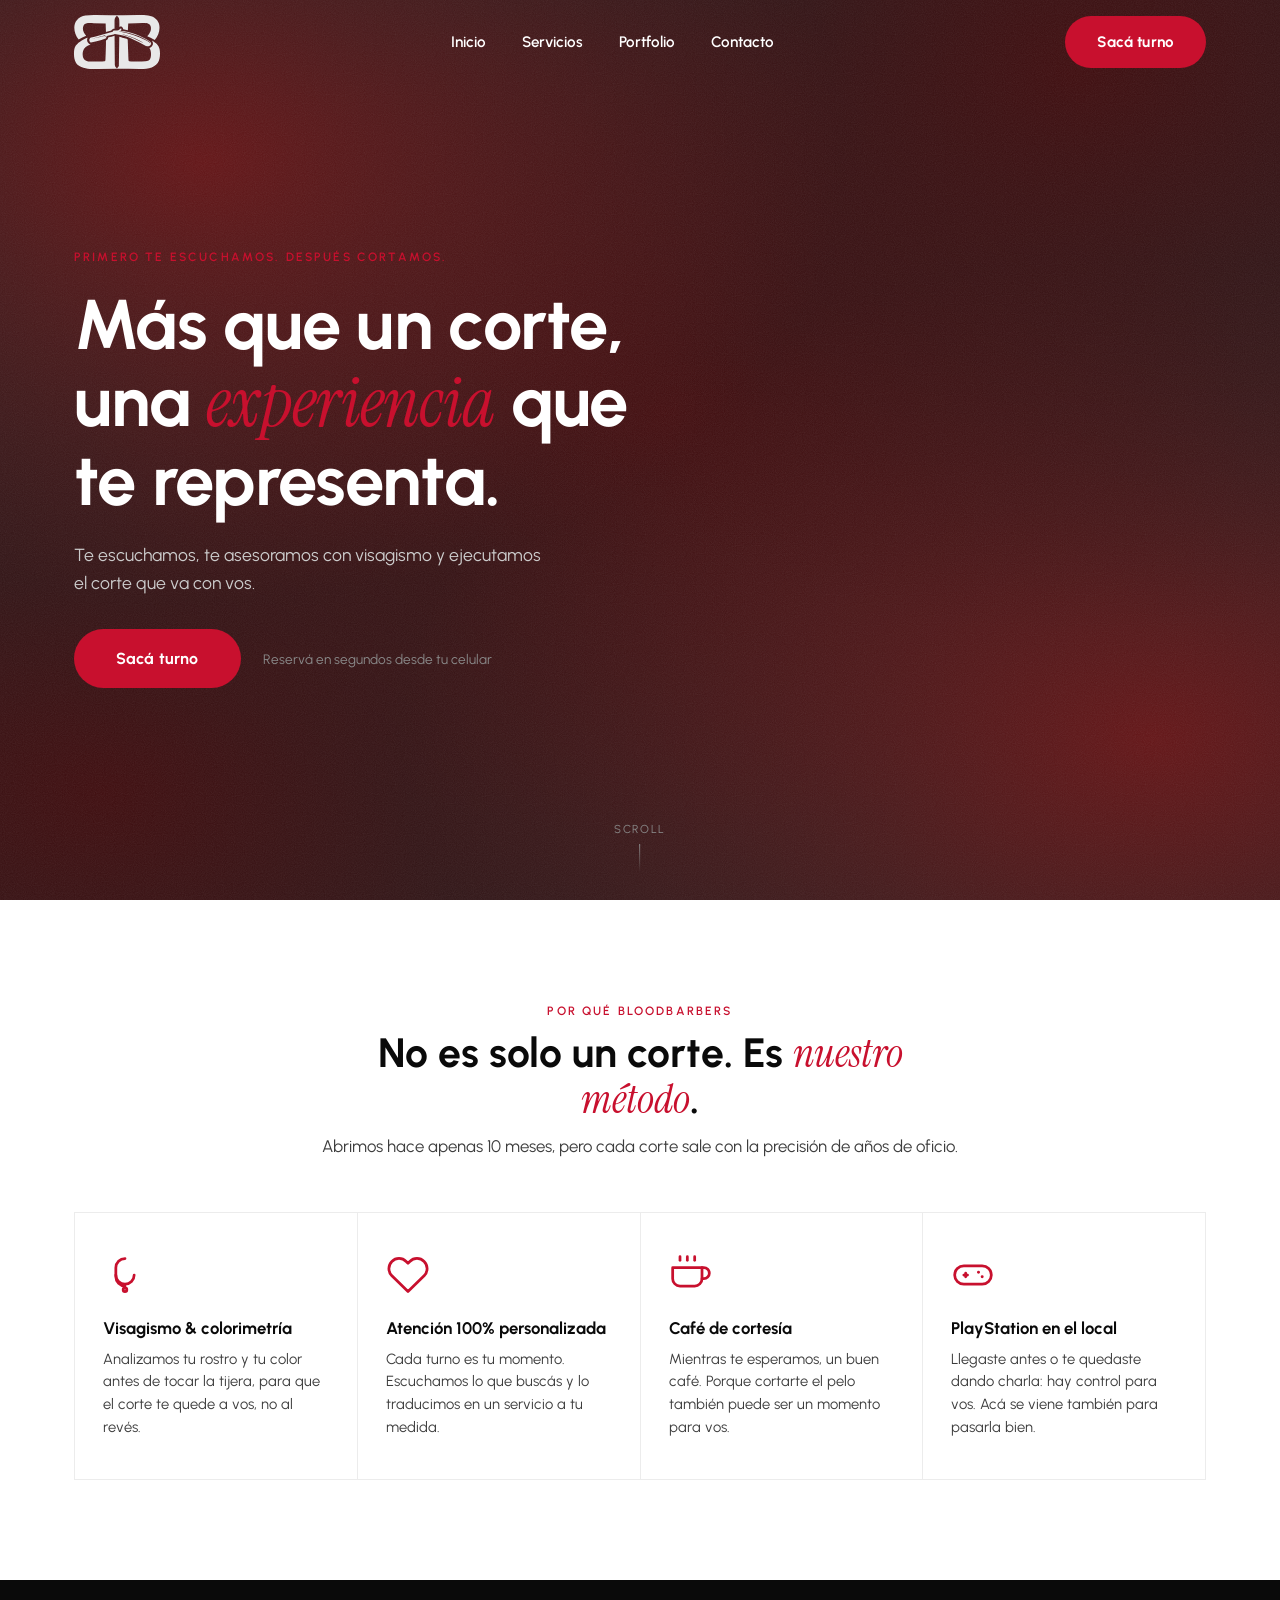
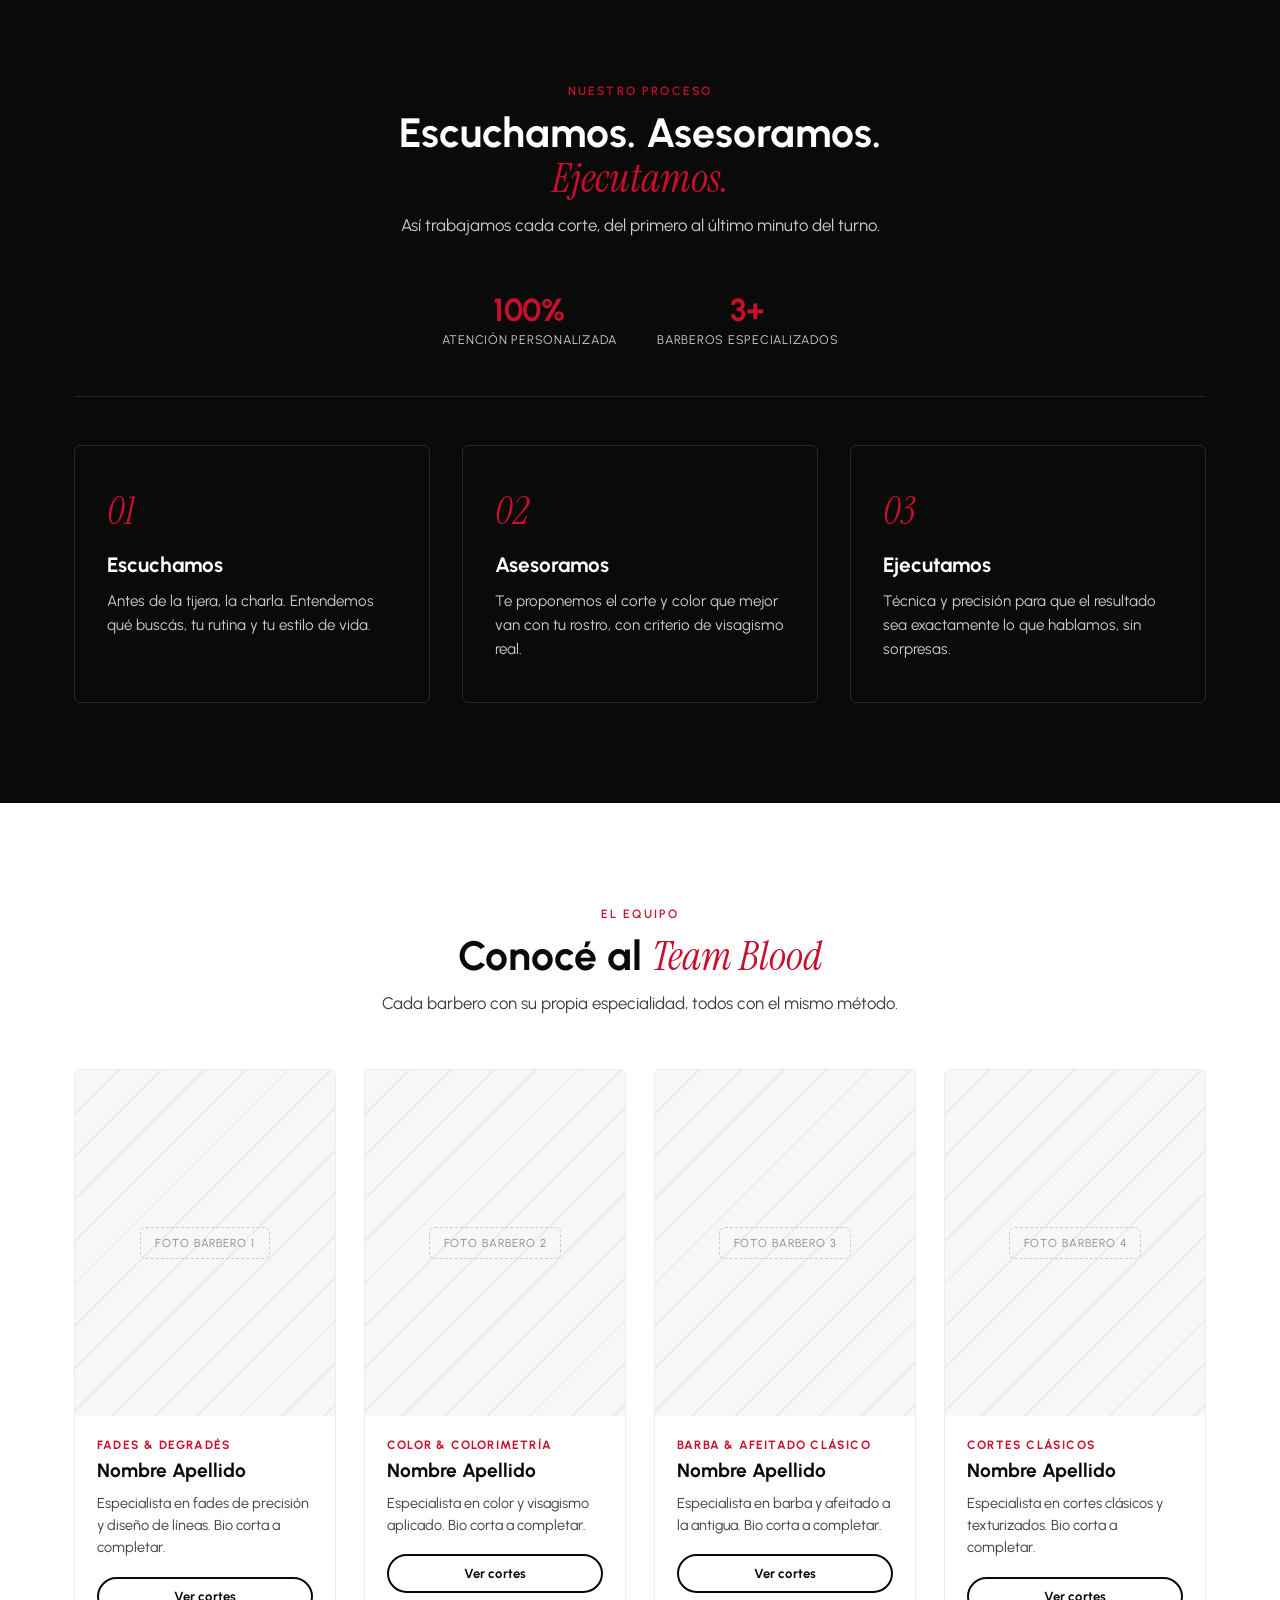
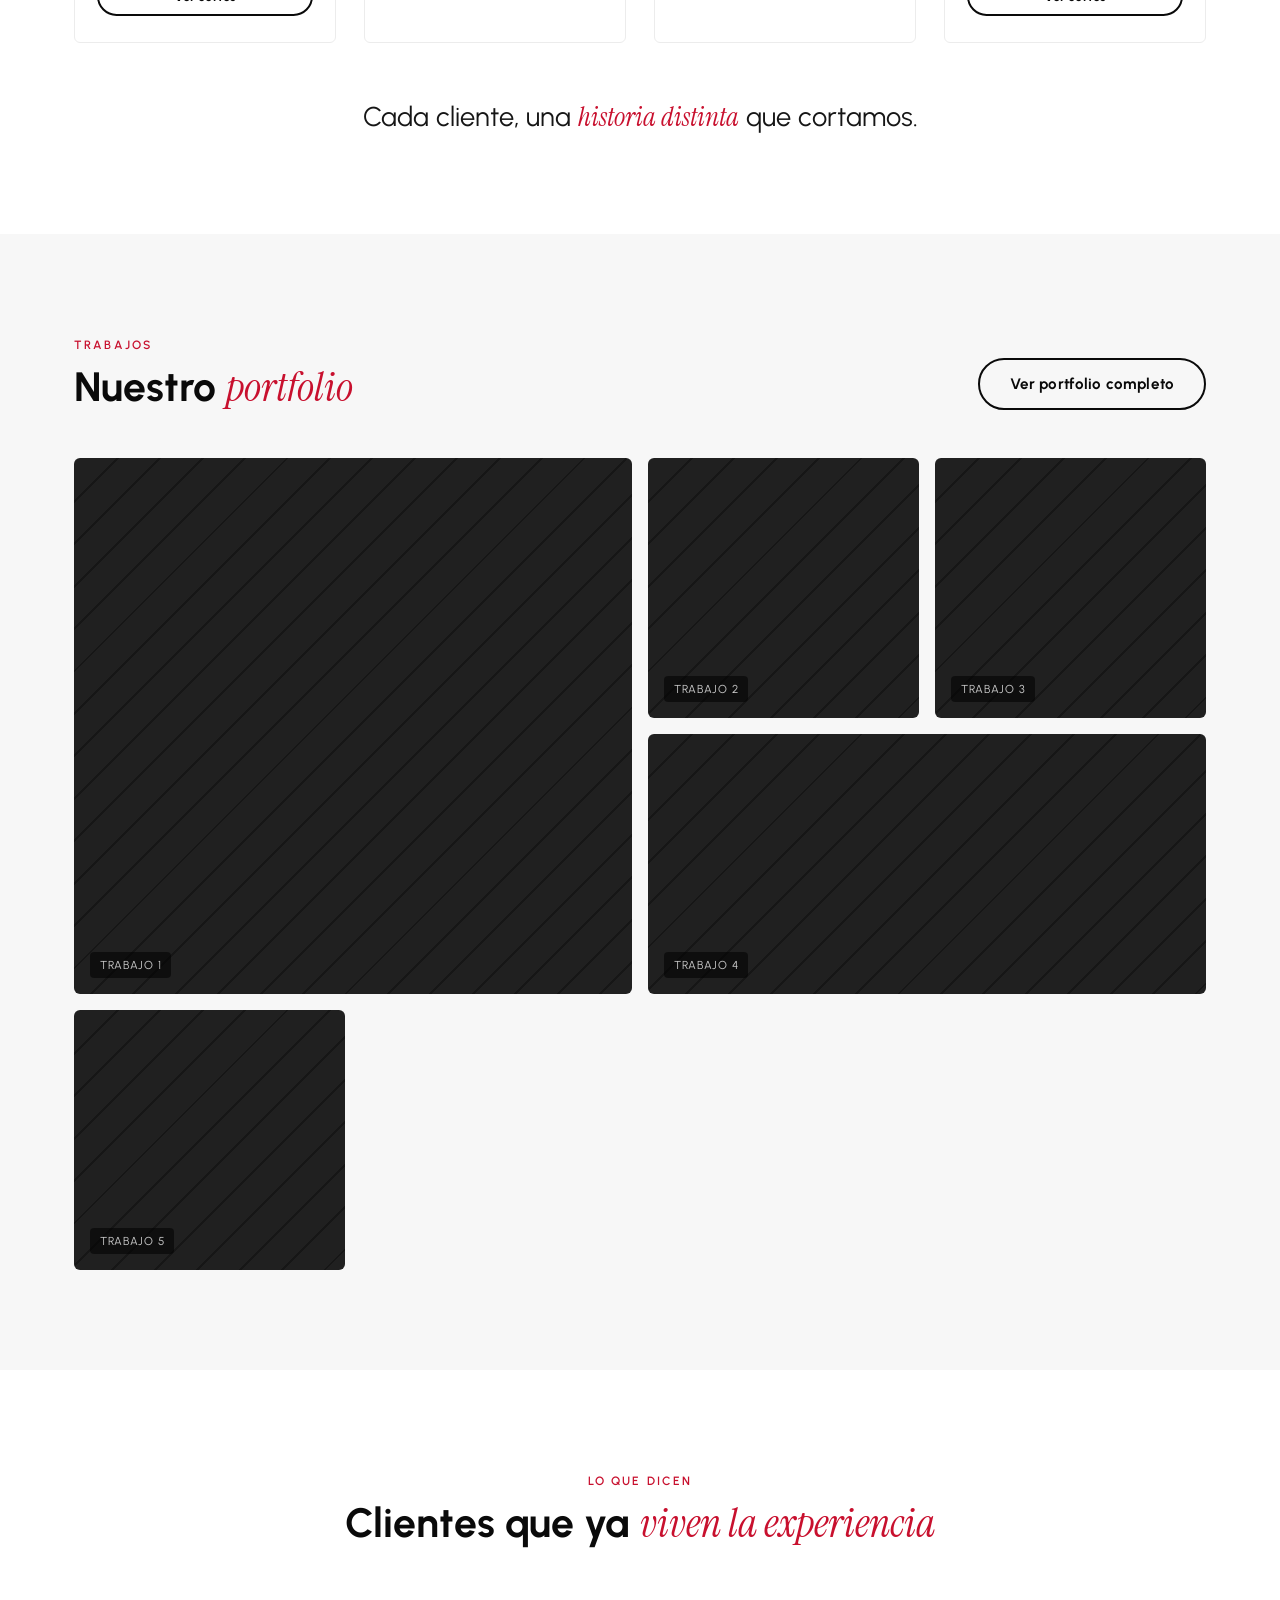
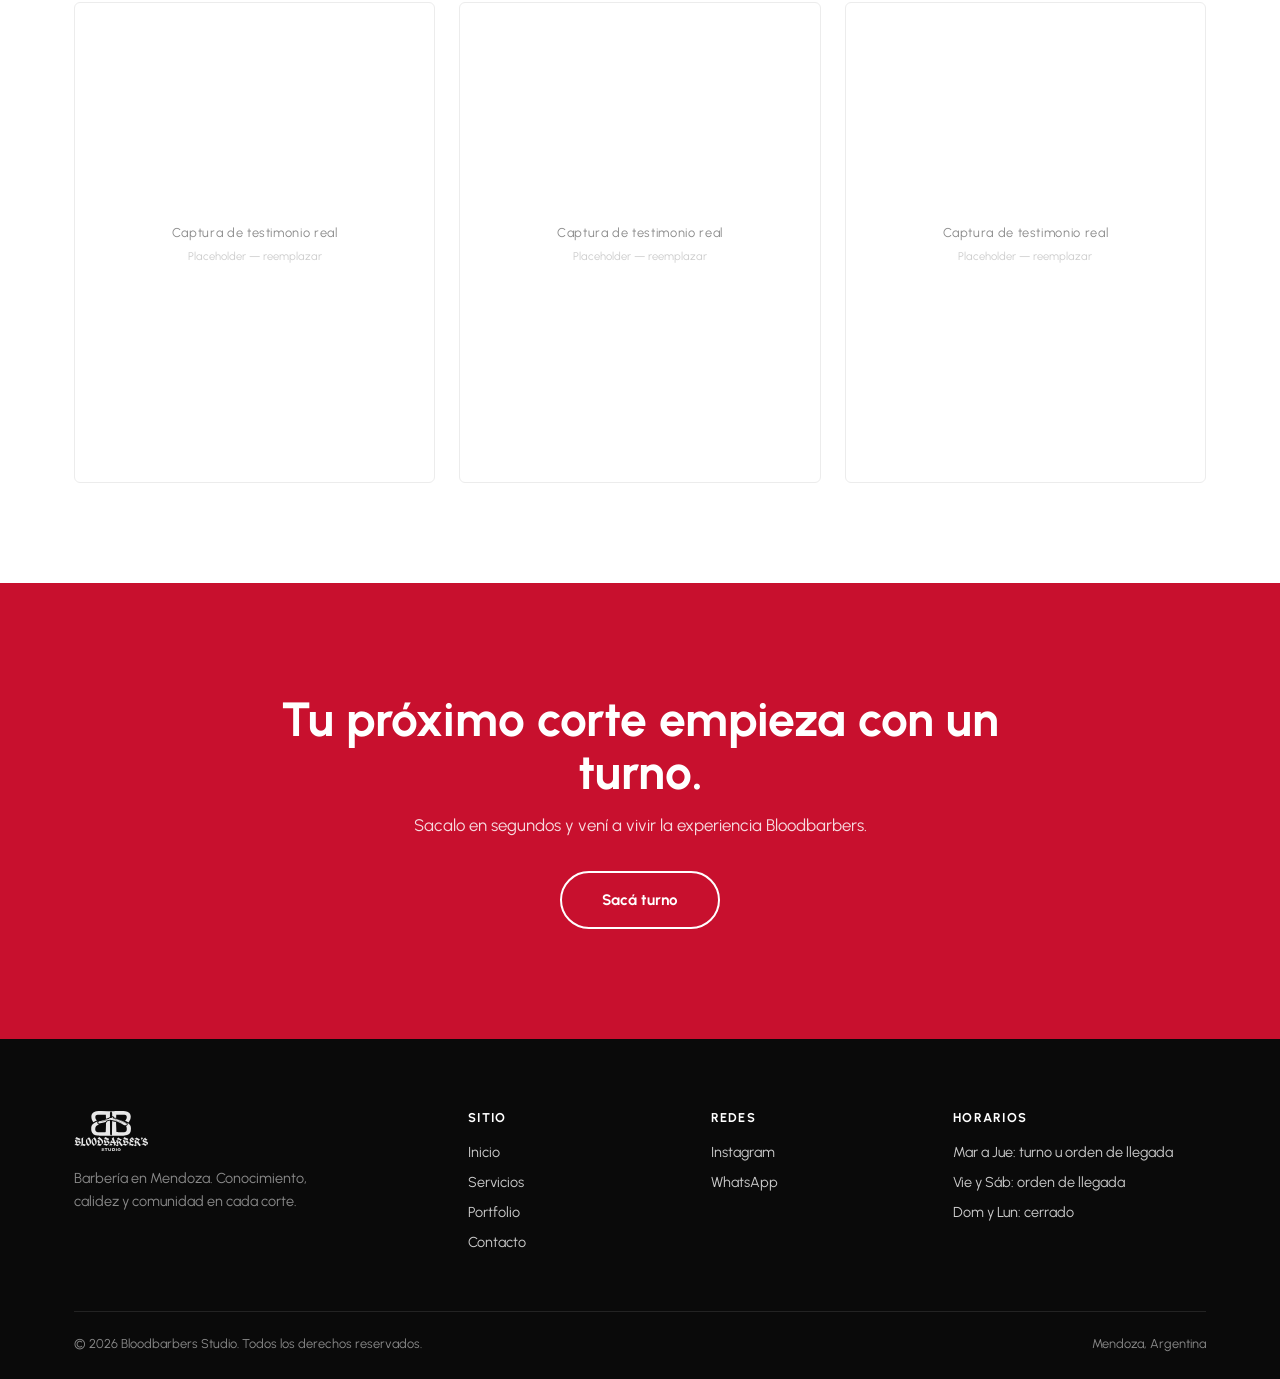
==== index.html @ e94a9548 "primer commit" ====
<!DOCTYPE html>
<html lang="es-AR">
<head>
  <meta charset="UTF-8">
  <meta name="viewport" content="width=device-width, initial-scale=1.0">
  <title>Bloodbarbers Studio — Barbería en Mendoza</title>
  <meta name="description" content="Bloodbarbers Studio: barbería en Mendoza con asesoramiento en visagismo, atención 100% personalizada, café y PlayStation en el local. Sacá tu turno.">
  <link rel="stylesheet" href="css/style.css">
</head>
<body>

  <!-- Header -->
  <header class="site-header" id="site-header">
    <div class="container">
      <a href="index.html" class="logo">
        <img src="assets/img/logo-icon-white.svg" alt="Bloodbarbers Studio" class="logo-img logo-img-header">
      </a>

      <nav class="nav-links" id="nav-links">
        <a href="index.html">Inicio</a>
        <a href="servicios.html">Servicios</a>
        <a href="portfolio.html">Portfolio</a>
        <a href="contacto.html">Contacto</a>
      </nav>

      <div class="nav-actions">
        <a href="#lazzo-booking" class="btn btn-primary">Sacá turno</a>
        <button class="nav-toggle" id="nav-toggle" aria-label="Abrir menú" aria-expanded="false">
          <span></span>
        </button>
      </div>
    </div>
  </header>

  <!-- Hero -->
  <section class="hero" id="inicio">
    <div class="container">
      <div class="hero-inner">
        <span class="eyebrow">Primero te escuchamos. Después cortamos.</span>
        <h1>Más que un corte,<br>una <em>experiencia</em> que te representa.</h1>
        <p class="hero-sub">Te escuchamos, te asesoramos con visagismo y ejecutamos el corte que va con vos.</p>
        <div class="hero-cta">
          <a href="#lazzo-booking" class="btn btn-primary">Sacá turno</a>
          <span class="hero-note">Reservá en segundos desde tu celular</span>
        </div>
      </div>
    </div>

    <div class="scroll-cue">Scroll</div>
  </section>

  <!-- Diferenciales -->
  <section class="diferenciales">
    <div class="container">
      <div class="section-head center">
        <span class="eyebrow">Por qué Bloodbarbers</span>
        <h2>No es solo un corte. Es <span class="accent">nuestro método</span>.</h2>
        <p>Abrimos hace apenas 10 meses, pero cada corte sale con la precisión de años de oficio.</p>
      </div>

      <div class="diff-grid">
        <div class="diff-card">
          <div class="diff-icon">
            <svg viewBox="0 0 24 24" fill="none" stroke="currentColor" stroke-width="1.5" stroke-linecap="round" stroke-linejoin="round">
              <path d="M12 3a5 5 0 0 0-5 5v4a5 5 0 0 0 10 0"></path>
              <path d="M7 12v1a5 5 0 0 0 5 5"></path>
              <circle cx="12" cy="20" r="1"></circle>
            </svg>
          </div>
          <h3>Visagismo &amp; colorimetría</h3>
          <p>Analizamos tu rostro y tu color antes de tocar la tijera, para que el corte te quede a vos, no al revés.</p>
        </div>

        <div class="diff-card">
          <div class="diff-icon">
            <svg viewBox="0 0 24 24" fill="none" stroke="currentColor" stroke-width="1.5" stroke-linecap="round" stroke-linejoin="round">
              <path d="M20.8 4.6a5.5 5.5 0 0 0-7.8 0L12 5.6l-1-1a5.5 5.5 0 1 0-7.8 7.8l1 1L12 21l7.8-7.6 1-1a5.5 5.5 0 0 0 0-7.8z"></path>
            </svg>
          </div>
          <h3>Atención 100% personalizada</h3>
          <p>Cada turno es tu momento. Escuchamos lo que buscás y lo traducimos en un servicio a tu medida.</p>
        </div>

        <div class="diff-card">
          <div class="diff-icon">
            <svg viewBox="0 0 24 24" fill="none" stroke="currentColor" stroke-width="1.5" stroke-linecap="round" stroke-linejoin="round">
              <path d="M18 8h1a3 3 0 0 1 0 6h-1"></path>
              <path d="M2 8h16v6a4 4 0 0 1-4 4H6a4 4 0 0 1-4-4V8z"></path>
              <line x1="6" y1="2" x2="6" y2="4"></line>
              <line x1="10" y1="2" x2="10" y2="4"></line>
              <line x1="14" y1="2" x2="14" y2="4"></line>
            </svg>
          </div>
          <h3>Café de cortesía</h3>
          <p>Mientras te esperamos, un buen café. Porque cortarte el pelo también puede ser un momento para vos.</p>
        </div>

        <div class="diff-card">
          <div class="diff-icon">
            <svg viewBox="0 0 24 24" fill="none" stroke="currentColor" stroke-width="1.5" stroke-linecap="round" stroke-linejoin="round">
              <rect x="2" y="7" width="20" height="10" rx="5"></rect>
              <line x1="7" y1="12" x2="9" y2="12"></line>
              <line x1="8" y1="11" x2="8" y2="13"></line>
              <circle cx="15" cy="10.5" r="0.8" fill="currentColor" stroke="none"></circle>
              <circle cx="17" cy="13" r="0.8" fill="currentColor" stroke="none"></circle>
            </svg>
          </div>
          <h3>PlayStation en el local</h3>
          <p>Llegaste antes o te quedaste dando charla: hay control para vos. Acá se viene también para pasarla bien.</p>
        </div>
      </div>
    </div>
  </section>

  <!-- Pilares -->
  <section class="pilares section-dark">
    <div class="container">
      <div class="section-head center">
        <span class="eyebrow">Nuestro proceso</span>
        <h2>Escuchamos. Asesoramos. <span class="accent">Ejecutamos.</span></h2>
        <p>Así trabajamos cada corte, del primero al último minuto del turno.</p>
      </div>

      <div class="pilares-proof">
        <div>
          <strong>100%</strong>
          <span>Atención personalizada</span>
        </div>
        <div>
          <strong>3+</strong>
          <span>Barberos especializados</span>
        </div>
      </div>

      <div class="pilares-grid">
        <div class="pilar-card">
          <span class="pilar-index">01</span>
          <h3>Escuchamos</h3>
          <p>Antes de la tijera, la charla. Entendemos qué buscás, tu rutina y tu estilo de vida.</p>
        </div>

        <div class="pilar-card">
          <span class="pilar-index">02</span>
          <h3>Asesoramos</h3>
          <p>Te proponemos el corte y color que mejor van con tu rostro, con criterio de visagismo real.</p>
        </div>

        <div class="pilar-card">
          <span class="pilar-index">03</span>
          <h3>Ejecutamos</h3>
          <p>Técnica y precisión para que el resultado sea exactamente lo que hablamos, sin sorpresas.</p>
        </div>
      </div>
    </div>
  </section>

  <!-- Team -->
  <section class="team" id="team">
    <div class="container">
      <div class="section-head center">
        <span class="eyebrow">El equipo</span>
        <h2>Conocé al <span class="accent">Team Blood</span></h2>
        <p>Cada barbero con su propia especialidad, todos con el mismo método.</p>
      </div>

      <div class="team-grid">
        <article class="team-card">
          <div class="team-photo"><span>Foto barbero 1</span></div>
          <div class="team-info">
            <span class="specialty">Fades &amp; degradés</span>
            <h3>Nombre Apellido</h3>
            <p>Especialista en fades de precisión y diseño de líneas. Bio corta a completar.</p>
            <a href="portfolio.html?barbero=nombre-apellido" class="btn btn-outline">Ver cortes</a>
          </div>
        </article>

        <article class="team-card">
          <div class="team-photo"><span>Foto barbero 2</span></div>
          <div class="team-info">
            <span class="specialty">Color &amp; colorimetría</span>
            <h3>Nombre Apellido</h3>
            <p>Especialista en color y visagismo aplicado. Bio corta a completar.</p>
            <a href="portfolio.html?barbero=nombre-apellido-2" class="btn btn-outline">Ver cortes</a>
          </div>
        </article>

        <article class="team-card">
          <div class="team-photo"><span>Foto barbero 3</span></div>
          <div class="team-info">
            <span class="specialty">Barba &amp; afeitado clásico</span>
            <h3>Nombre Apellido</h3>
            <p>Especialista en barba y afeitado a la antigua. Bio corta a completar.</p>
            <a href="portfolio.html?barbero=nombre-apellido-3" class="btn btn-outline">Ver cortes</a>
          </div>
        </article>

        <article class="team-card">
          <div class="team-photo"><span>Foto barbero 4</span></div>
          <div class="team-info">
            <span class="specialty">Cortes clásicos</span>
            <h3>Nombre Apellido</h3>
            <p>Especialista en cortes clásicos y texturizados. Bio corta a completar.</p>
            <a href="portfolio.html?barbero=nombre-apellido-4" class="btn btn-outline">Ver cortes</a>
          </div>
        </article>
      </div>

      <p class="team-closing">Cada cliente, una <span class="accent">historia distinta</span> que cortamos.</p>
    </div>
  </section>

  <!-- Portfolio destacado -->
  <section class="portfolio-destacado section-alt">
    <div class="container">
      <div class="portfolio-header">
        <div class="section-head">
          <span class="eyebrow">Trabajos</span>
          <h2>Nuestro <span class="accent">portfolio</span></h2>
        </div>
        <a href="portfolio.html" class="btn btn-outline">Ver portfolio completo</a>
      </div>

      <div class="portfolio-grid">
        <div class="portfolio-item"><span>Trabajo 1</span></div>
        <div class="portfolio-item"><span>Trabajo 2</span></div>
        <div class="portfolio-item"><span>Trabajo 3</span></div>
        <div class="portfolio-item"><span>Trabajo 4</span></div>
        <div class="portfolio-item"><span>Trabajo 5</span></div>
      </div>
    </div>
  </section>

  <!-- Testimonios -->
  <section class="testimonios">
    <div class="container">
      <div class="section-head center">
        <span class="eyebrow">Lo que dicen</span>
        <h2>Clientes que ya <span class="accent">viven la experiencia</span></h2>
      </div>

      <div class="testi-grid">
        <div class="testi-card">
          <div>
            <span>Captura de testimonio real</span>
            <small>Placeholder — reemplazar</small>
          </div>
        </div>
        <div class="testi-card">
          <div>
            <span>Captura de testimonio real</span>
            <small>Placeholder — reemplazar</small>
          </div>
        </div>
        <div class="testi-card">
          <div>
            <span>Captura de testimonio real</span>
            <small>Placeholder — reemplazar</small>
          </div>
        </div>
      </div>
    </div>
  </section>

  <!-- CTA final -->
  <section class="cta-final">
    <div class="container">
      <h2>Tu próximo corte empieza con un turno.</h2>
      <p>Sacalo en segundos y vení a vivir la experiencia Bloodbarbers.</p>
      <a href="#lazzo-booking" class="btn btn-outline-light">Sacá turno</a>
    </div>
  </section>

  <!-- Footer -->
  <footer class="site-footer">
    <div class="container">
      <div class="footer-top">
        <div class="footer-brand">
          <span class="logo">
            <img src="assets/img/logo-full-white.svg" alt="Bloodbarbers Studio" class="logo-img logo-img-footer">
          </span>
          <p>Barbería en Mendoza. Conocimiento, calidez y comunidad en cada corte.</p>
        </div>

        <div class="footer-col">
          <h4>Sitio</h4>
          <ul>
            <li><a href="index.html">Inicio</a></li>
            <li><a href="servicios.html">Servicios</a></li>
            <li><a href="portfolio.html">Portfolio</a></li>
            <li><a href="contacto.html">Contacto</a></li>
          </ul>
        </div>

        <div class="footer-col">
          <h4>Redes</h4>
          <ul>
            <li><a href="#" target="_blank" rel="noopener">Instagram</a></li>
            <li><a href="#" target="_blank" rel="noopener">WhatsApp</a></li>
          </ul>
        </div>

        <div class="footer-col">
          <h4>Horarios</h4>
          <ul>
            <li>Mar a Jue: turno u orden de llegada</li>
            <li>Vie y Sáb: orden de llegada</li>
            <li>Dom y Lun: cerrado</li>
          </ul>
        </div>
      </div>

      <div class="footer-bottom">
        <span>© 2026 Bloodbarbers Studio. Todos los derechos reservados.</span>
        <span>Mendoza, Argentina</span>
      </div>
    </div>
  </footer>

  <script src="js/main.js"></script>
</body>
</html>
---- css/style.css ----
/* ==========================================================================
   Bloodbarbers Studio — estilos globales
   ========================================================================== */

@import url('https://fonts.googleapis.com/css2?family=Urbanist:ital,wght@0,400;0,500;0,600;0,700;0,800;1,600&family=Instrument+Serif:ital@1&display=swap');

:root {
  /* Colores */
  --color-black: #0a0a0a;
  --color-white: #ffffff;
  --color-gray-50: #f7f7f7;
  --color-gray-100: #ececec;
  --color-gray-300: #cccccc;
  --color-gray-500: #8a8a8a;
  --color-gray-700: #3d3d3d;
  --color-gray-900: #161616;
  --color-red: #c8102e;
  --color-red-dark: #9a0c22;

  /* Hero mesh */
  --hero-base: #211f20;
  --hero-accent-mid: #641517;
  --hero-accent-deep: #3f0d0f;

  /* Tipografía */
  --font-body: 'Urbanist', sans-serif;
  --font-accent: 'Instrument Serif', serif;

  /* Layout */
  --max-width: 1180px;
  --header-height: 84px;
  --radius: 6px;
  --transition: 0.25s ease;
}

*,
*::before,
*::after {
  box-sizing: border-box;
}

html {
  scroll-behavior: smooth;
  scroll-padding-top: var(--header-height);
}

body {
  margin: 0;
  font-family: var(--font-body);
  font-weight: 400;
  color: var(--color-black);
  background: var(--color-white);
  -webkit-font-smoothing: antialiased;
  overflow-x: hidden;
}

img {
  max-width: 100%;
  display: block;
}

a {
  color: inherit;
  text-decoration: none;
}

ul {
  list-style: none;
  margin: 0;
  padding: 0;
}

h1, h2, h3, h4 {
  margin: 0;
  font-weight: 700;
  line-height: 1.1;
}

p {
  margin: 0;
}

button {
  font-family: inherit;
  cursor: pointer;
}

.container {
  width: 100%;
  max-width: var(--max-width);
  margin: 0 auto;
  padding: 0 24px;
}

.accent {
  font-family: var(--font-accent);
  font-style: italic;
  font-weight: 400;
  color: var(--color-red);
}

.eyebrow {
  display: inline-block;
  font-size: 0.75rem;
  letter-spacing: 0.18em;
  text-transform: uppercase;
  font-weight: 600;
  color: var(--color-red);
  margin-bottom: 12px;
}

.section-head {
  max-width: 640px;
  margin: 0 0 56px;
}

.section-head.center {
  margin-left: auto;
  margin-right: auto;
  text-align: center;
}

.section-head h2 {
  font-size: clamp(1.9rem, 3.2vw, 2.6rem);
}

.section-head p {
  margin-top: 14px;
  color: var(--color-gray-700);
  font-size: 1.05rem;
}

/* Botones */
.btn {
  display: inline-flex;
  align-items: center;
  justify-content: center;
  gap: 8px;
  padding: 15px 30px;
  border-radius: 999px;
  font-weight: 700;
  font-size: 0.95rem;
  letter-spacing: 0.01em;
  border: 2px solid transparent;
  transition: transform var(--transition), background var(--transition), color var(--transition), border-color var(--transition);
  white-space: nowrap;
}

.btn:active {
  transform: scale(0.97);
}

.btn-primary {
  background: var(--color-red);
  color: var(--color-white);
}

.btn-primary:hover {
  background: var(--color-red-dark);
}

.btn-outline {
  background: transparent;
  color: var(--color-black);
  border-color: var(--color-black);
}

.btn-outline:hover {
  background: var(--color-black);
  color: var(--color-white);
}

.btn-outline-light {
  background: transparent;
  color: var(--color-white);
  border-color: var(--color-white);
}

.btn-outline-light:hover {
  background: var(--color-white);
  color: var(--color-black);
}

.btn-block {
  width: 100%;
}

/* ==========================================================================
   Header / Nav
   ========================================================================== */

.site-header {
  position: fixed;
  top: 0;
  left: 0;
  right: 0;
  height: var(--header-height);
  display: flex;
  align-items: center;
  z-index: 1000;
  background: rgba(10, 10, 10, 0);
  transition: background var(--transition), box-shadow var(--transition);
}

.site-header.is-scrolled {
  background: rgba(10, 10, 10, 0.94);
  backdrop-filter: blur(6px);
  box-shadow: 0 1px 0 rgba(255, 255, 255, 0.06);
}

.site-header .container {
  display: flex;
  align-items: center;
  justify-content: space-between;
}

.logo {
  display: inline-flex;
  align-items: center;
  line-height: 1;
}

.logo-img {
  height: 34px;
  width: auto;
}

.logo-img-header {
  height: 54px;
}

.logo-img-footer {
  height: 40px;
}

.nav-links {
  display: flex;
  align-items: center;
  gap: 36px;
}

.nav-links a {
  color: var(--color-white);
  font-weight: 600;
  font-size: 0.95rem;
  position: relative;
  padding: 6px 0;
}

.nav-links a::after {
  content: '';
  position: absolute;
  left: 0;
  bottom: 0;
  height: 2px;
  width: 0;
  background: var(--color-red);
  transition: width var(--transition);
}

.nav-links a:hover::after {
  width: 100%;
}

.nav-actions {
  display: flex;
  align-items: center;
  gap: 28px;
}

.nav-toggle {
  display: none;
  background: none;
  border: none;
  padding: 4px;
  z-index: 1100;
}

.nav-toggle span,
.nav-toggle span::before,
.nav-toggle span::after {
  content: '';
  display: block;
  width: 26px;
  height: 2px;
  background: var(--color-white);
  transition: transform var(--transition), opacity var(--transition);
  position: relative;
}

.nav-toggle span::before {
  position: absolute;
  top: -8px;
}

.nav-toggle span::after {
  position: absolute;
  top: 8px;
}

.nav-toggle.is-active span {
  background: transparent;
}

.nav-toggle.is-active span::before {
  top: 0;
  transform: rotate(45deg);
  background: var(--color-white);
}

.nav-toggle.is-active span::after {
  top: 0;
  transform: rotate(-45deg);
  background: var(--color-white);
}

/* ==========================================================================
   Hero
   ========================================================================== */

/* Hero — mobile-first: base rules below are the mobile layout,
   scaled up for larger screens via the min-width media query further down. */
.hero {
  position: relative;
  min-height: 100vh;
  min-height: 100svh;
  display: flex;
  align-items: center;
  padding: 128px 20px 88px;
  background-color: var(--hero-base);
  background-image:
    radial-gradient(at 16% 18%, var(--hero-accent-mid) 0%, transparent 42%),
    radial-gradient(at 84% 8%, var(--hero-accent-deep) 0%, transparent 48%),
    radial-gradient(at 90% 82%, var(--hero-accent-mid) 0%, transparent 46%),
    radial-gradient(at 8% 88%, var(--hero-accent-deep) 0%, transparent 48%),
    radial-gradient(at 52% 46%, var(--hero-accent-deep) 0%, transparent 62%);
  color: var(--color-white);
  overflow: hidden;
}

.hero::before {
  content: '';
  position: absolute;
  inset: 0;
  background-image: url("data:image/svg+xml,%3Csvg%20xmlns%3D%27http%3A//www.w3.org/2000/svg%27%20width%3D%27250%27%20height%3D%27250%27%3E%3Cfilter%20id%3D%27n%27%3E%3CfeTurbulence%20type%3D%27fractalNoise%27%20baseFrequency%3D%270.9%27%20numOctaves%3D%272%27%20stitchTiles%3D%27stitch%27/%3E%3CfeColorMatrix%20type%3D%27saturate%27%20values%3D%270%27/%3E%3C/filter%3E%3Crect%20width%3D%27100%25%27%20height%3D%27100%25%27%20filter%3D%27url%28%23n%29%27/%3E%3C/svg%3E");
  opacity: 0.1;
  pointer-events: none;
}

.hero .container {
  position: relative;
  z-index: 1;
}

.hero-inner {
  width: 100%;
  max-width: 620px;
  display: flex;
  flex-direction: column;
  align-items: flex-start;
  text-align: left;
  gap: 18px;
}

.hero .eyebrow {
  margin-bottom: 0;
}

.hero h1 {
  font-size: clamp(2.6rem, 6.5vw, 4.4rem);
  letter-spacing: -0.01em;
}

.hero h1 em {
  font-family: var(--font-accent);
  font-style: italic;
  font-weight: 400;
  color: var(--color-red);
}

.hero-sub {
  font-size: 1.1rem;
  line-height: 1.6;
  color: var(--color-gray-300);
  max-width: 480px;
}

.hero-cta {
  width: 100%;
  margin-top: 10px;
  display: flex;
  flex-direction: column;
  align-items: flex-start;
  gap: 14px;
}

.hero-cta .btn {
  padding: 17px 36px;
  font-size: 1rem;
  width: 100%;
}

.hero-note {
  font-size: 0.85rem;
  color: var(--color-gray-500);
}

@media (min-width: 640px) {
  .hero {
    padding: 148px 24px 110px;
  }

  .hero-inner {
    gap: 22px;
  }

  .hero-cta {
    width: auto;
    flex-direction: row;
    align-items: center;
    gap: 22px;
  }

  .hero-cta .btn {
    width: auto;
    padding: 18px 40px;
  }
}

.scroll-cue {
  position: absolute;
  bottom: 28px;
  left: 50%;
  transform: translateX(-50%);
  display: flex;
  flex-direction: column;
  align-items: center;
  gap: 8px;
  color: var(--color-gray-500);
  font-size: 0.72rem;
  letter-spacing: 0.14em;
  text-transform: uppercase;
}

.scroll-cue::after {
  content: '';
  width: 1px;
  height: 28px;
  background: linear-gradient(var(--color-gray-500), transparent);
  animation: scroll-cue 1.8s ease-in-out infinite;
}

@keyframes scroll-cue {
  0% { transform: scaleY(0); transform-origin: top; opacity: 0; }
  50% { transform: scaleY(1); transform-origin: top; opacity: 1; }
  51% { transform-origin: bottom; }
  100% { transform: scaleY(0); transform-origin: bottom; opacity: 0; }
}

/* ==========================================================================
   Secciones generales
   ========================================================================== */

section {
  padding: 100px 0;
}

.section-dark {
  background: var(--color-black);
  color: var(--color-white);
}

.section-dark .section-head p {
  color: var(--color-gray-300);
}

.section-alt {
  background: var(--color-gray-50);
}

/* Diferenciales */
.diff-grid {
  display: grid;
  grid-template-columns: repeat(4, 1fr);
  gap: 1px;
  background: var(--color-gray-100);
  border: 1px solid var(--color-gray-100);
}

.diff-card {
  background: var(--color-white);
  padding: 40px 28px;
  transition: background var(--transition);
}

.diff-card:hover {
  background: var(--color-gray-50);
}

.diff-icon {
  width: 44px;
  height: 44px;
  color: var(--color-red);
  margin-bottom: 22px;
}

.diff-icon svg {
  width: 100%;
  height: 100%;
}

.diff-card h3 {
  font-size: 1.05rem;
  margin-bottom: 10px;
}

.diff-card p {
  font-size: 0.92rem;
  color: var(--color-gray-700);
  line-height: 1.55;
}

/* Pilares */
.pilares-proof {
  display: flex;
  justify-content: center;
  flex-wrap: wrap;
  gap: 40px;
  margin-bottom: 48px;
  padding-bottom: 48px;
  border-bottom: 1px solid rgba(255, 255, 255, 0.1);
}

.pilares-proof div {
  text-align: center;
}

.pilares-proof strong {
  display: block;
  font-size: 2rem;
  color: var(--color-red);
}

.pilares-proof span {
  font-size: 0.78rem;
  letter-spacing: 0.06em;
  text-transform: uppercase;
  color: var(--color-gray-300);
}

.pilares-grid {
  display: grid;
  grid-template-columns: repeat(3, 1fr);
  gap: 32px;
}

.pilar-card {
  position: relative;
  padding: 40px 32px;
  border: 1px solid rgba(255, 255, 255, 0.12);
  border-radius: var(--radius);
}

.pilar-index {
  font-family: var(--font-accent);
  font-style: italic;
  font-size: 2.4rem;
  color: var(--color-red);
  display: block;
  margin-bottom: 18px;
}

.pilar-card h3 {
  font-size: 1.3rem;
  margin-bottom: 12px;
}

.pilar-card p {
  color: var(--color-gray-300);
  font-size: 0.95rem;
  line-height: 1.6;
}

/* Team */
.team-grid {
  display: grid;
  grid-template-columns: repeat(auto-fit, minmax(240px, 1fr));
  gap: 28px;
}

.team-closing {
  margin-top: 56px;
  text-align: center;
  font-size: clamp(1.3rem, 2.4vw, 1.7rem);
  color: var(--color-gray-900);
}

.team-card {
  border: 1px solid var(--color-gray-100);
  border-radius: var(--radius);
  overflow: hidden;
  transition: box-shadow var(--transition), transform var(--transition);
}

.team-card:hover {
  box-shadow: 0 18px 40px rgba(0, 0, 0, 0.08);
  transform: translateY(-4px);
}

.team-photo {
  aspect-ratio: 3 / 4;
  background: repeating-linear-gradient(135deg, var(--color-gray-100) 0px, var(--color-gray-100) 2px, var(--color-gray-50) 2px, var(--color-gray-50) 30px);
  display: flex;
  align-items: center;
  justify-content: center;
}

.team-photo span {
  font-size: 0.72rem;
  letter-spacing: 0.08em;
  text-transform: uppercase;
  color: var(--color-gray-500);
  border: 1px dashed var(--color-gray-300);
  padding: 8px 14px;
  border-radius: var(--radius);
  text-align: center;
}

.team-info {
  padding: 22px 22px 26px;
}

.team-info .specialty {
  font-size: 0.75rem;
  letter-spacing: 0.1em;
  text-transform: uppercase;
  color: var(--color-red);
  font-weight: 700;
  margin-bottom: 8px;
  display: block;
}

.team-info h3 {
  font-size: 1.2rem;
  margin-bottom: 10px;
}

.team-info p {
  font-size: 0.9rem;
  color: var(--color-gray-700);
  line-height: 1.55;
  margin-bottom: 18px;
}

.team-info .btn {
  padding: 10px 20px;
  font-size: 0.82rem;
  width: 100%;
}

/* Portfolio destacado */
.portfolio-header {
  display: flex;
  align-items: flex-end;
  justify-content: space-between;
  gap: 24px;
  margin-bottom: 48px;
}

.portfolio-header .section-head {
  margin-bottom: 0;
}

.portfolio-grid {
  display: grid;
  grid-template-columns: repeat(4, 1fr);
  grid-auto-rows: 260px;
  gap: 16px;
}

.portfolio-item {
  position: relative;
  border-radius: var(--radius);
  overflow: hidden;
  background: repeating-linear-gradient(135deg, var(--color-gray-900) 0px, var(--color-gray-900) 2px, #202020 2px, #202020 30px);
  display: flex;
  align-items: flex-end;
  padding: 16px;
}

.portfolio-item:nth-child(1) { grid-column: span 2; grid-row: span 2; }
.portfolio-item:nth-child(4) { grid-column: span 2; }

.portfolio-item span {
  font-size: 0.72rem;
  letter-spacing: 0.06em;
  text-transform: uppercase;
  color: var(--color-gray-300);
  background: rgba(0, 0, 0, 0.55);
  padding: 6px 10px;
  border-radius: 4px;
}

.portfolio-cta {
  text-align: center;
  margin-top: 44px;
}

/* Testimonios */
.testi-grid {
  display: grid;
  grid-template-columns: repeat(3, 1fr);
  gap: 24px;
}

.testi-card {
  background: var(--color-white);
  border: 1px solid var(--color-gray-100);
  border-radius: var(--radius);
  aspect-ratio: 3 / 4;
  display: flex;
  align-items: center;
  justify-content: center;
  text-align: center;
  padding: 24px;
}

.testi-card span {
  font-size: 0.8rem;
  color: var(--color-gray-500);
  letter-spacing: 0.05em;
}

.testi-card small {
  display: block;
  margin-top: 8px;
  font-size: 0.7rem;
  color: var(--color-gray-300);
}

/* CTA final */
.cta-final {
  background: var(--color-red);
  color: var(--color-white);
  text-align: center;
  padding: 110px 0;
}

.cta-final h2 {
  font-size: clamp(2rem, 4vw, 3rem);
  max-width: 720px;
  margin: 0 auto 16px;
}

.cta-final p {
  color: rgba(255, 255, 255, 0.85);
  font-size: 1.05rem;
  margin-bottom: 36px;
}

.cta-final .btn-outline-light {
  padding: 18px 40px;
}

/* ==========================================================================
   Footer
   ========================================================================== */

.site-footer {
  background: var(--color-black);
  color: var(--color-gray-300);
  padding: 72px 0 28px;
}

.footer-top {
  display: grid;
  grid-template-columns: 1.4fr 0.8fr 0.8fr 1fr;
  gap: 40px;
  padding-bottom: 48px;
  border-bottom: 1px solid rgba(255, 255, 255, 0.1);
}

.footer-brand .logo {
  margin-bottom: 16px;
}

.footer-brand p {
  font-size: 0.9rem;
  line-height: 1.6;
  color: var(--color-gray-500);
  max-width: 280px;
}

.footer-col h4 {
  font-size: 0.8rem;
  letter-spacing: 0.1em;
  text-transform: uppercase;
  color: var(--color-white);
  margin-bottom: 18px;
}

.footer-col ul li {
  margin-bottom: 12px;
  font-size: 0.9rem;
}

.footer-col ul li a:hover {
  color: var(--color-red);
}

.footer-bottom {
  display: flex;
  justify-content: space-between;
  align-items: center;
  padding-top: 24px;
  font-size: 0.8rem;
  color: var(--color-gray-500);
  flex-wrap: wrap;
  gap: 12px;
}

/* ==========================================================================
   Responsive
   ========================================================================== */

@media (max-width: 1024px) {
  .diff-grid {
    grid-template-columns: repeat(2, 1fr);
  }

  .pilares-grid {
    grid-template-columns: 1fr;
  }

  .portfolio-grid {
    grid-template-columns: repeat(2, 1fr);
    grid-auto-rows: 220px;
  }

  .portfolio-item:nth-child(1) { grid-column: span 2; grid-row: span 1; }

  .testi-grid {
    grid-template-columns: repeat(3, 1fr);
  }

  .footer-top {
    grid-template-columns: 1fr 1fr;
  }
}

@media (max-width: 860px) {
  .nav-links {
    position: fixed;
    inset: 0;
    top: var(--header-height);
    background: var(--color-black);
    flex-direction: column;
    justify-content: flex-start;
    padding: 48px 24px;
    gap: 28px;
    transform: translateX(100%);
    transition: transform var(--transition);
  }

  .nav-links.is-open {
    transform: translateX(0);
  }

  .nav-links a {
    font-size: 1.2rem;
  }

  .nav-toggle {
    display: block;
  }

  .logo-img-header {
    height: 34px;
  }

  .nav-actions {
    gap: 16px;
  }

  .nav-actions .btn {
    padding: 9px 16px;
    font-size: 0.8rem;
  }

  section {
    padding: 72px 0;
  }
}

@media (max-width: 640px) {
  :root {
    --header-height: 72px;
  }

  .diff-grid {
    grid-template-columns: 1fr;
  }

  .portfolio-grid {
    grid-template-columns: 1fr;
    grid-auto-rows: 220px;
  }

  .portfolio-item:nth-child(1),
  .portfolio-item:nth-child(4) {
    grid-column: span 1;
    grid-row: span 1;
  }

  .testi-grid {
    grid-template-columns: 1fr;
  }

  .footer-top {
    grid-template-columns: 1fr;
    gap: 32px;
  }

  .footer-bottom {
    flex-direction: column;
    align-items: flex-start;
  }

  .portfolio-header {
    flex-direction: column;
    align-items: flex-start;
  }
}
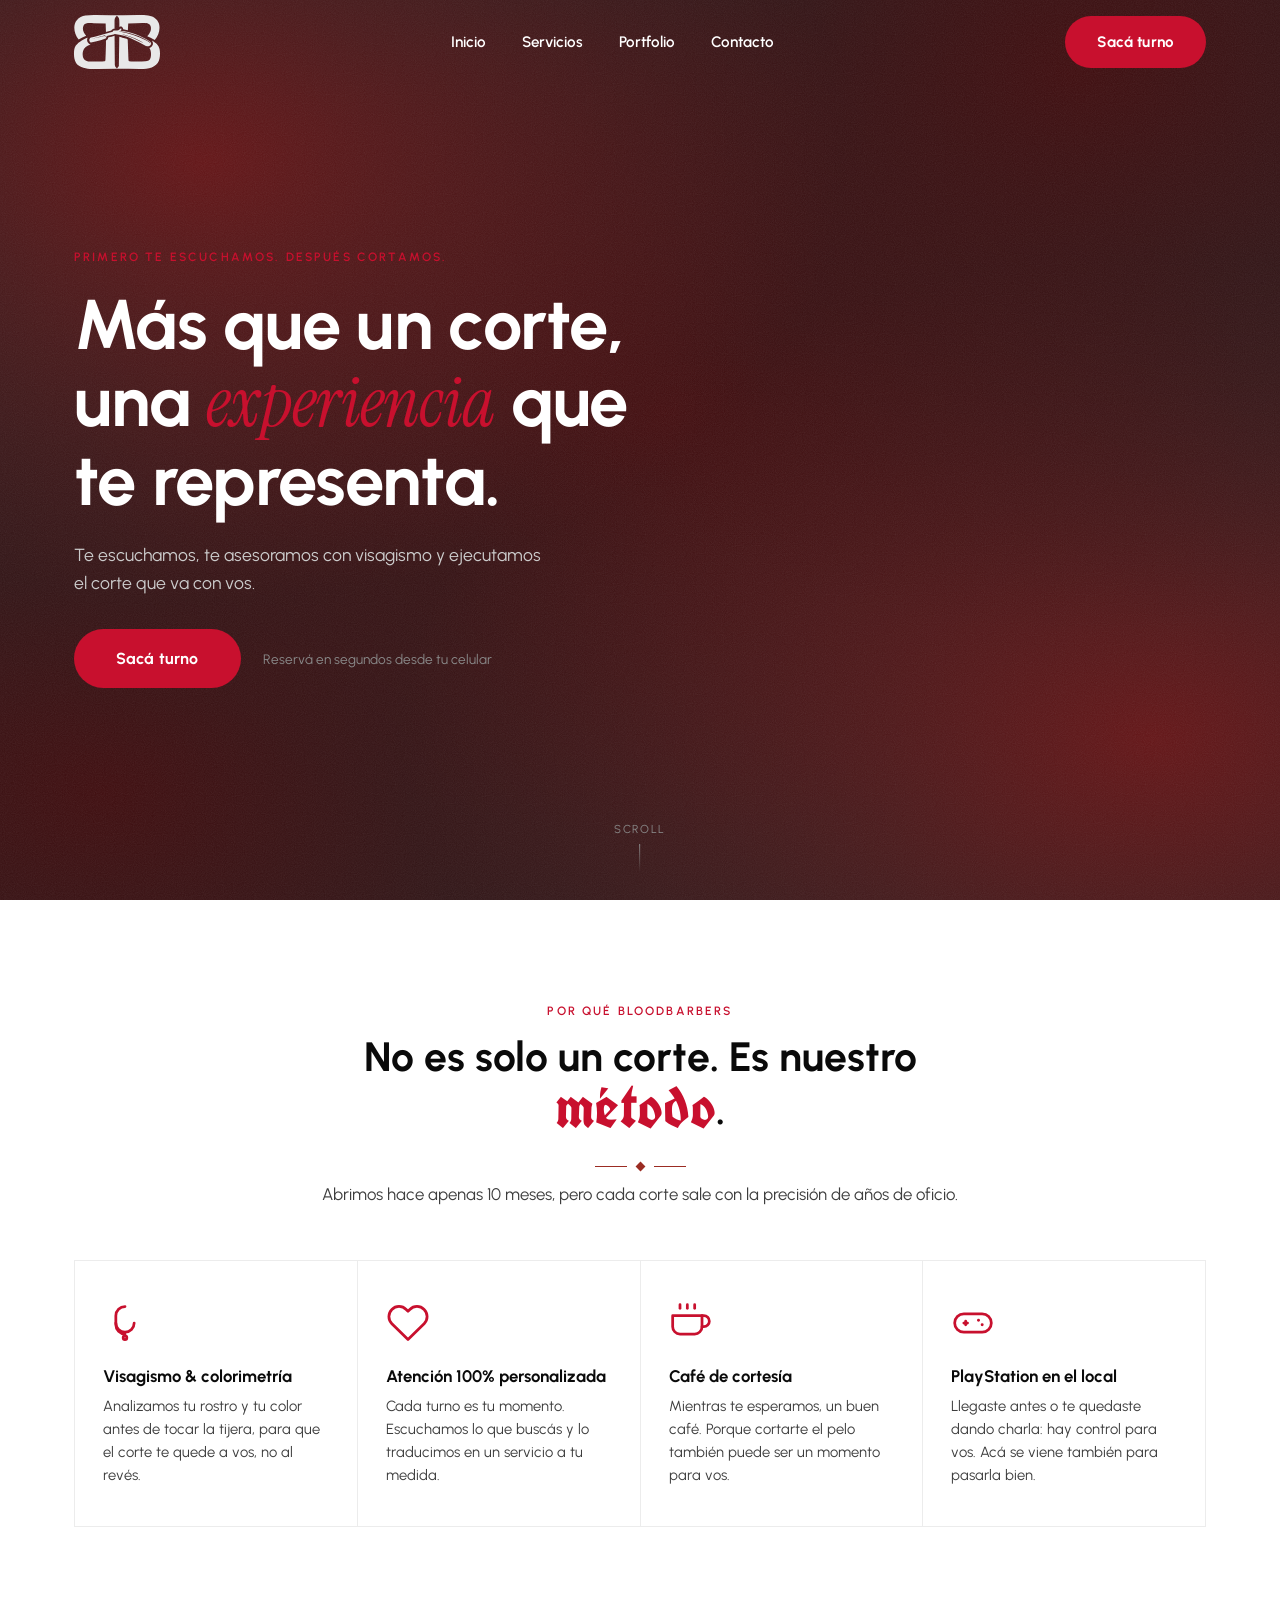
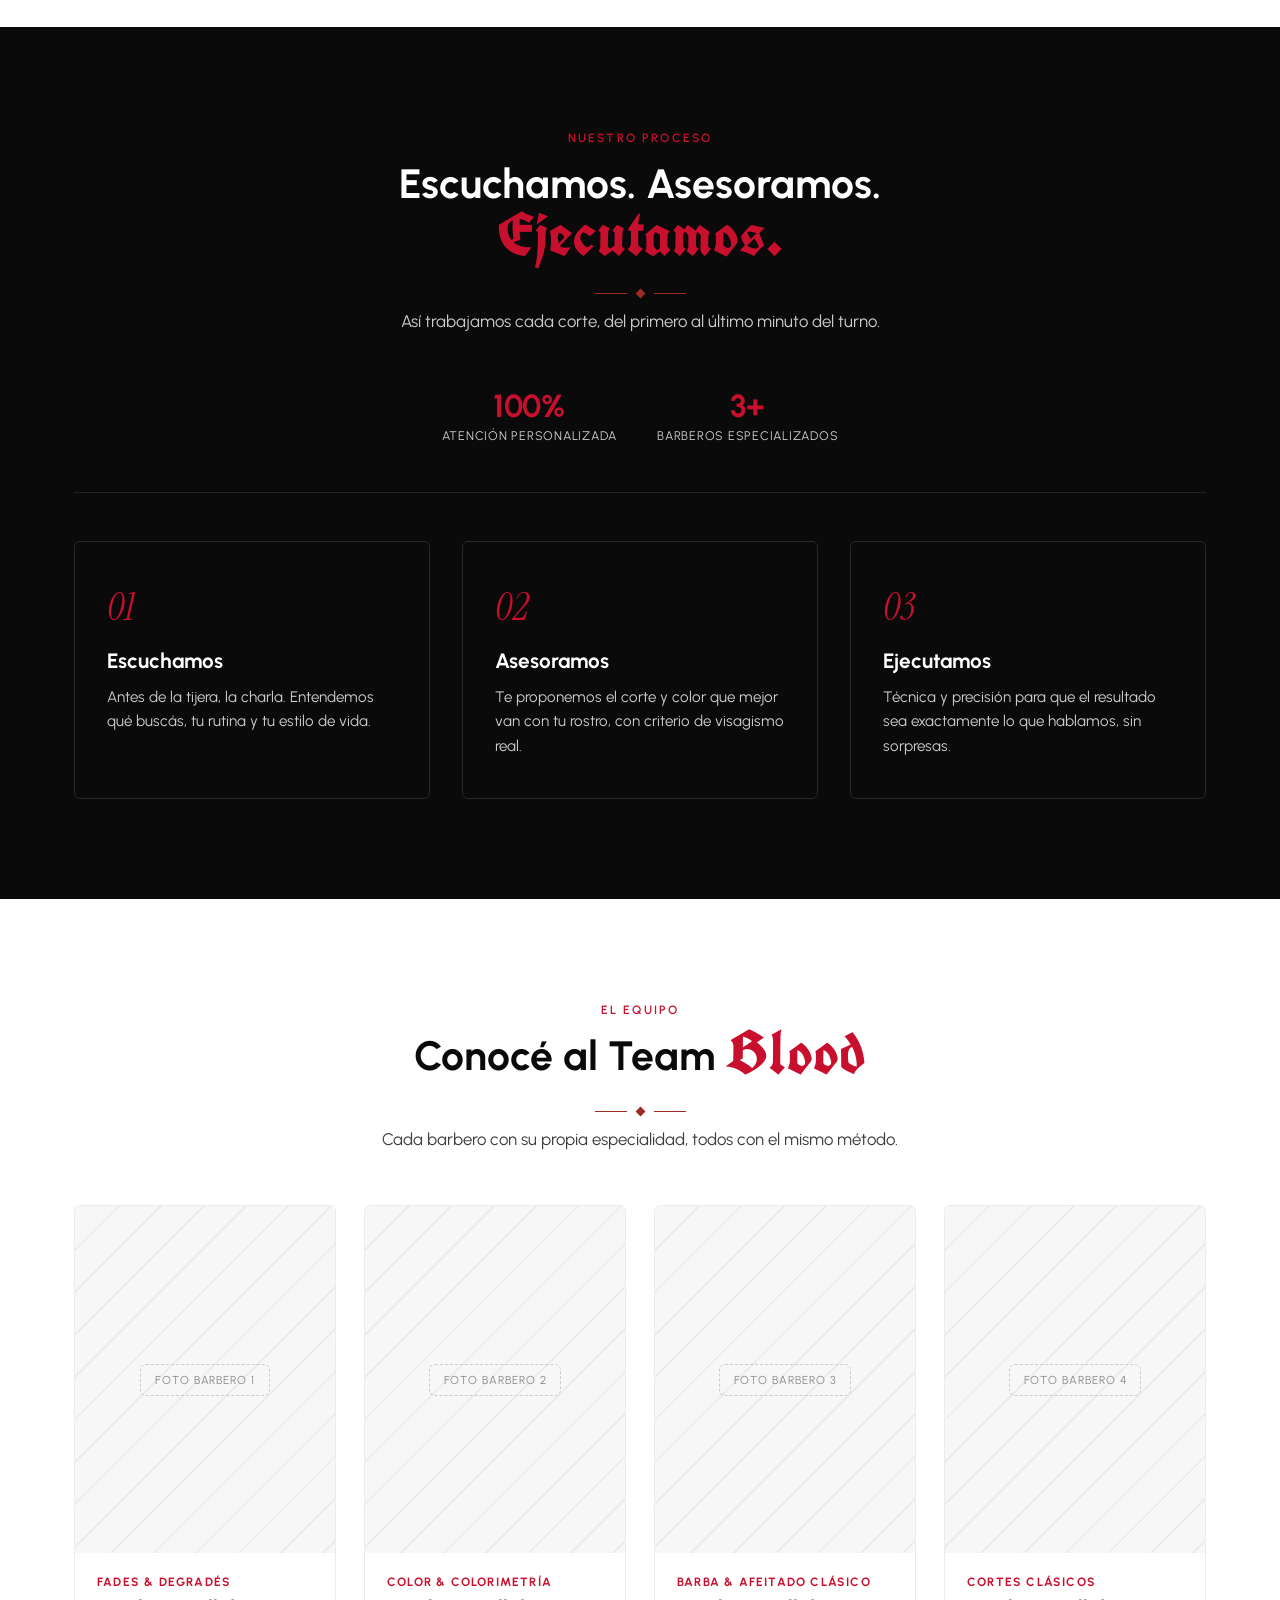
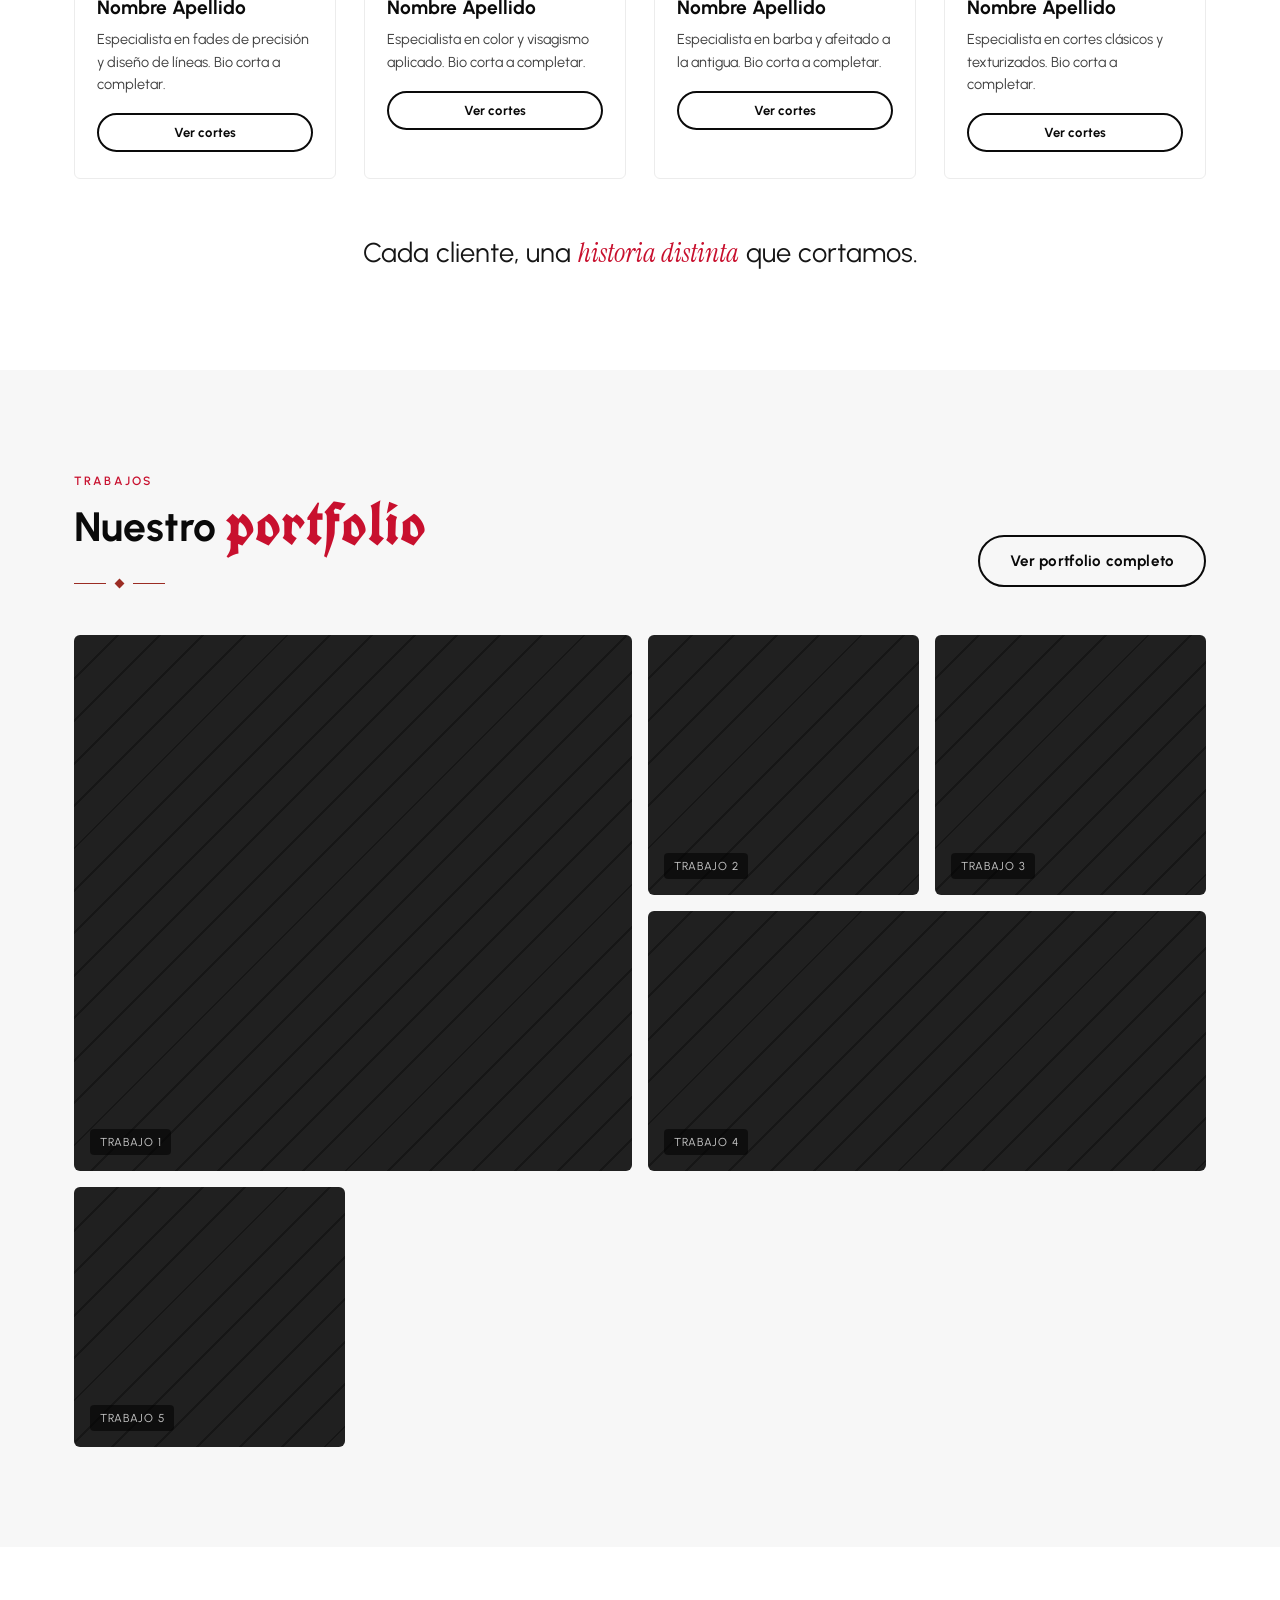
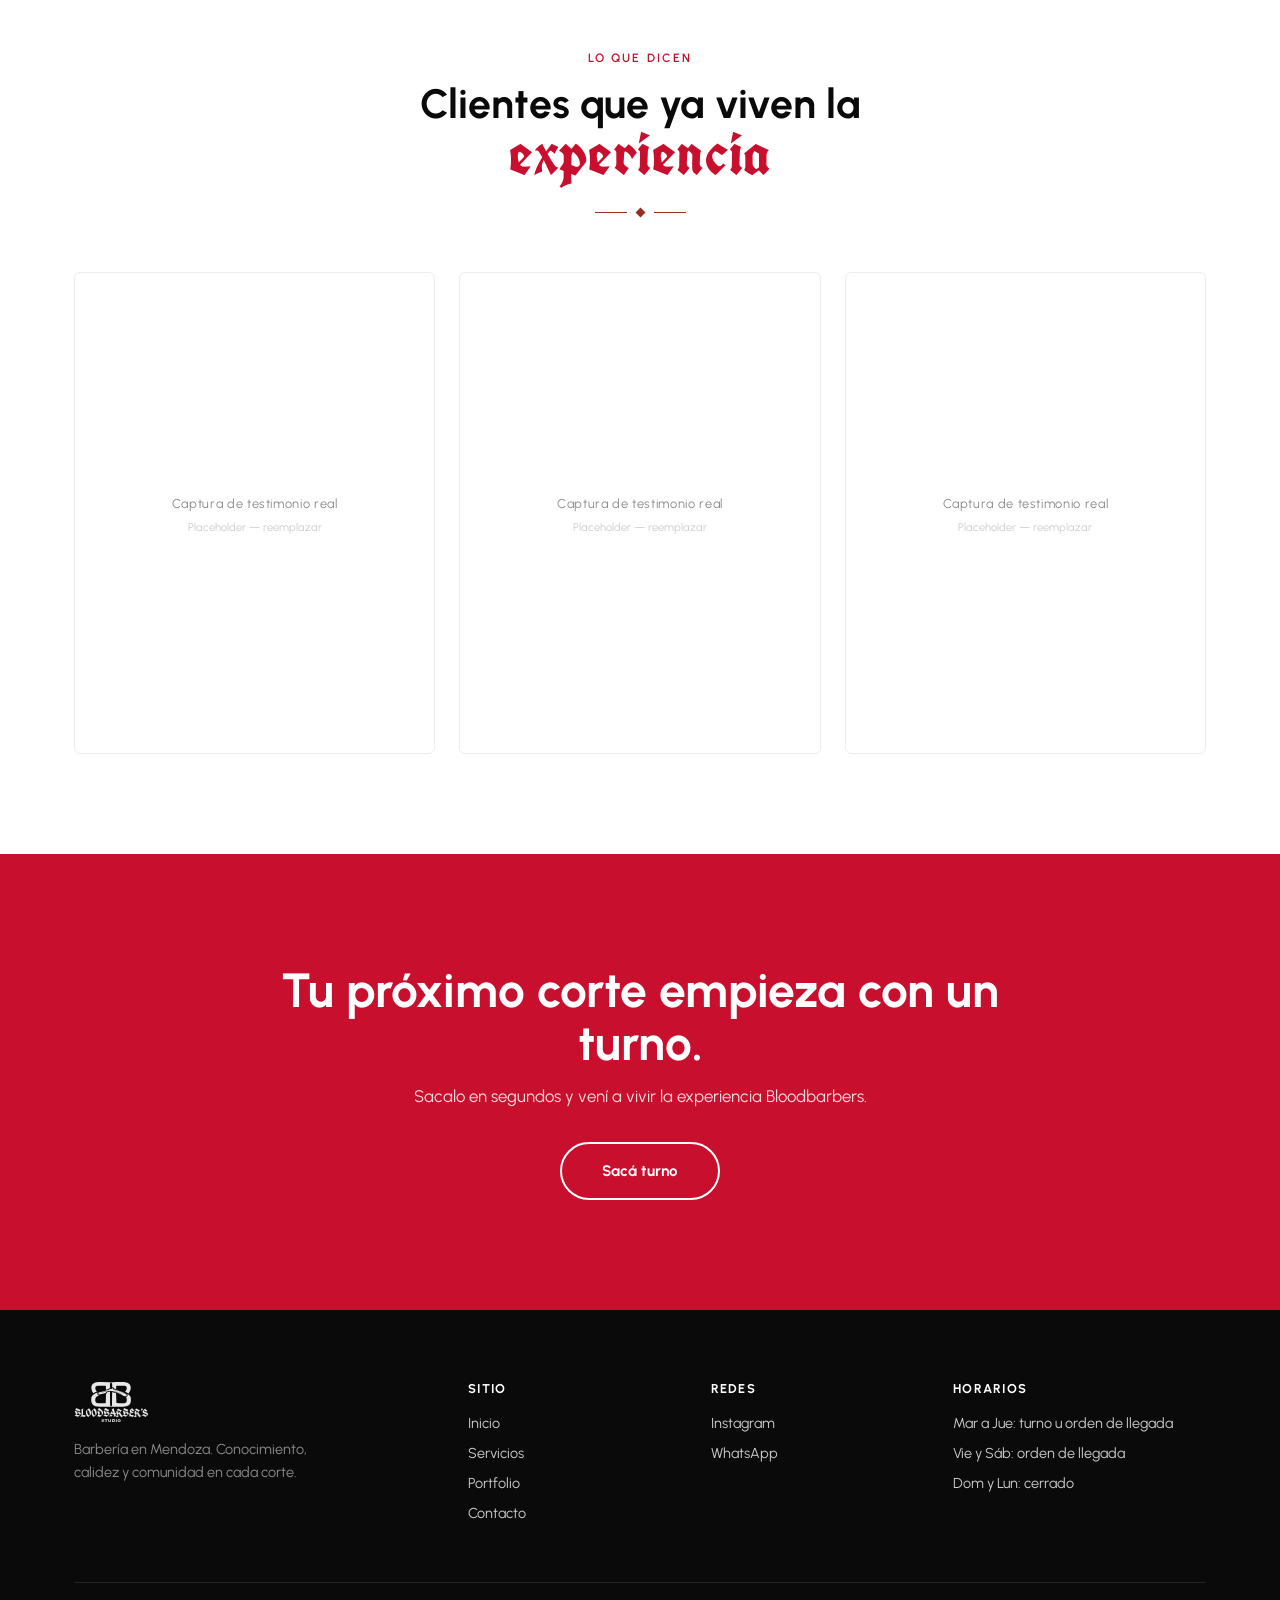
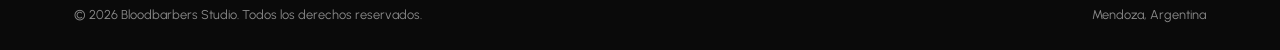
==== commit ae902a1a: "cambio de estilos y tipografia" ====
--- a/index.html
+++ b/index.html
@@ -54,7 +54,8 @@
     <div class="container">
       <div class="section-head center">
         <span class="eyebrow">Por qué Bloodbarbers</span>
-        <h2>No es solo un corte. Es <span class="accent">nuestro método</span>.</h2>
+        <h2>No es solo un corte. Es nuestro <span class="gothic-word">método</span>.</h2>
+        <div class="title-divider"><span class="line"></span><span class="diamond"></span><span class="line"></span></div>
         <p>Abrimos hace apenas 10 meses, pero cada corte sale con la precisión de años de oficio.</p>
       </div>
 
@@ -117,7 +118,8 @@
     <div class="container">
       <div class="section-head center">
         <span class="eyebrow">Nuestro proceso</span>
-        <h2>Escuchamos. Asesoramos. <span class="accent">Ejecutamos.</span></h2>
+        <h2>Escuchamos. Asesoramos. <span class="gothic-word">Ejecutamos.</span></h2>
+        <div class="title-divider"><span class="line"></span><span class="diamond"></span><span class="line"></span></div>
         <p>Así trabajamos cada corte, del primero al último minuto del turno.</p>
       </div>
 
@@ -159,7 +161,8 @@
     <div class="container">
       <div class="section-head center">
         <span class="eyebrow">El equipo</span>
-        <h2>Conocé al <span class="accent">Team Blood</span></h2>
+        <h2>Conocé al Team <span class="gothic-word">Blood</span></h2>
+        <div class="title-divider"><span class="line"></span><span class="diamond"></span><span class="line"></span></div>
         <p>Cada barbero con su propia especialidad, todos con el mismo método.</p>
       </div>
 
@@ -215,7 +218,8 @@
       <div class="portfolio-header">
         <div class="section-head">
           <span class="eyebrow">Trabajos</span>
-          <h2>Nuestro <span class="accent">portfolio</span></h2>
+          <h2>Nuestro <span class="gothic-word">portfolio</span></h2>
+          <div class="title-divider"><span class="line"></span><span class="diamond"></span><span class="line"></span></div>
         </div>
         <a href="portfolio.html" class="btn btn-outline">Ver portfolio completo</a>
       </div>
@@ -235,7 +239,8 @@
     <div class="container">
       <div class="section-head center">
         <span class="eyebrow">Lo que dicen</span>
-        <h2>Clientes que ya <span class="accent">viven la experiencia</span></h2>
+        <h2>Clientes que ya viven la <span class="gothic-word">experiencia</span></h2>
+        <div class="title-divider"><span class="line"></span><span class="diamond"></span><span class="line"></span></div>
       </div>
 
       <div class="testi-grid">
--- a/css/style.css
+++ b/css/style.css
@@ -2,7 +2,7 @@
    Bloodbarbers Studio — estilos globales
    ========================================================================== */
 
-@import url('https://fonts.googleapis.com/css2?family=Urbanist:ital,wght@0,400;0,500;0,600;0,700;0,800;1,600&family=Instrument+Serif:ital@1&display=swap');
+@import url('https://fonts.googleapis.com/css2?family=Urbanist:ital,wght@0,400;0,500;0,600;0,700;0,800;1,600&family=Instrument+Serif:ital@1&family=UnifrakturCook:wght@700&display=swap');
 
 :root {
   /* Colores */
@@ -16,6 +16,7 @@
   --color-gray-900: #161616;
   --color-red: #c8102e;
   --color-red-dark: #9a0c22;
+  --color-red-ornamental: #9b2c23;
 
   /* Hero mesh */
   --hero-base: #211f20;
@@ -25,6 +26,7 @@
   /* Tipografía */
   --font-body: 'Urbanist', sans-serif;
   --font-accent: 'Instrument Serif', serif;
+  --font-gothic: 'UnifrakturCook', cursive;
 
   /* Layout */
   --max-width: 1180px;
@@ -122,12 +124,50 @@
 
 .section-head h2 {
   font-size: clamp(1.9rem, 3.2vw, 2.6rem);
+  line-height: 1.3;
 }
 
 .section-head p {
   margin-top: 14px;
   color: var(--color-gray-700);
   font-size: 1.05rem;
+}
+
+.gothic-word {
+  display: inline-block;
+  font-family: var(--font-gothic);
+  font-weight: 700;
+  font-size: 1.5em;
+  line-height: 1;
+  vertical-align: middle;
+  transform: translateY(-0.12em);
+  color: var(--color-red);
+  letter-spacing: 0.01em;
+}
+
+.title-divider {
+  display: flex;
+  align-items: center;
+  gap: 10px;
+  margin-top: 18px;
+}
+
+.section-head.center .title-divider {
+  justify-content: center;
+}
+
+.title-divider .line {
+  width: 32px;
+  height: 1px;
+  background: var(--color-red-ornamental);
+}
+
+.title-divider .diamond {
+  width: 7px;
+  height: 7px;
+  flex-shrink: 0;
+  background: var(--color-red-ornamental);
+  transform: rotate(45deg);
 }
 
 /* Botones */
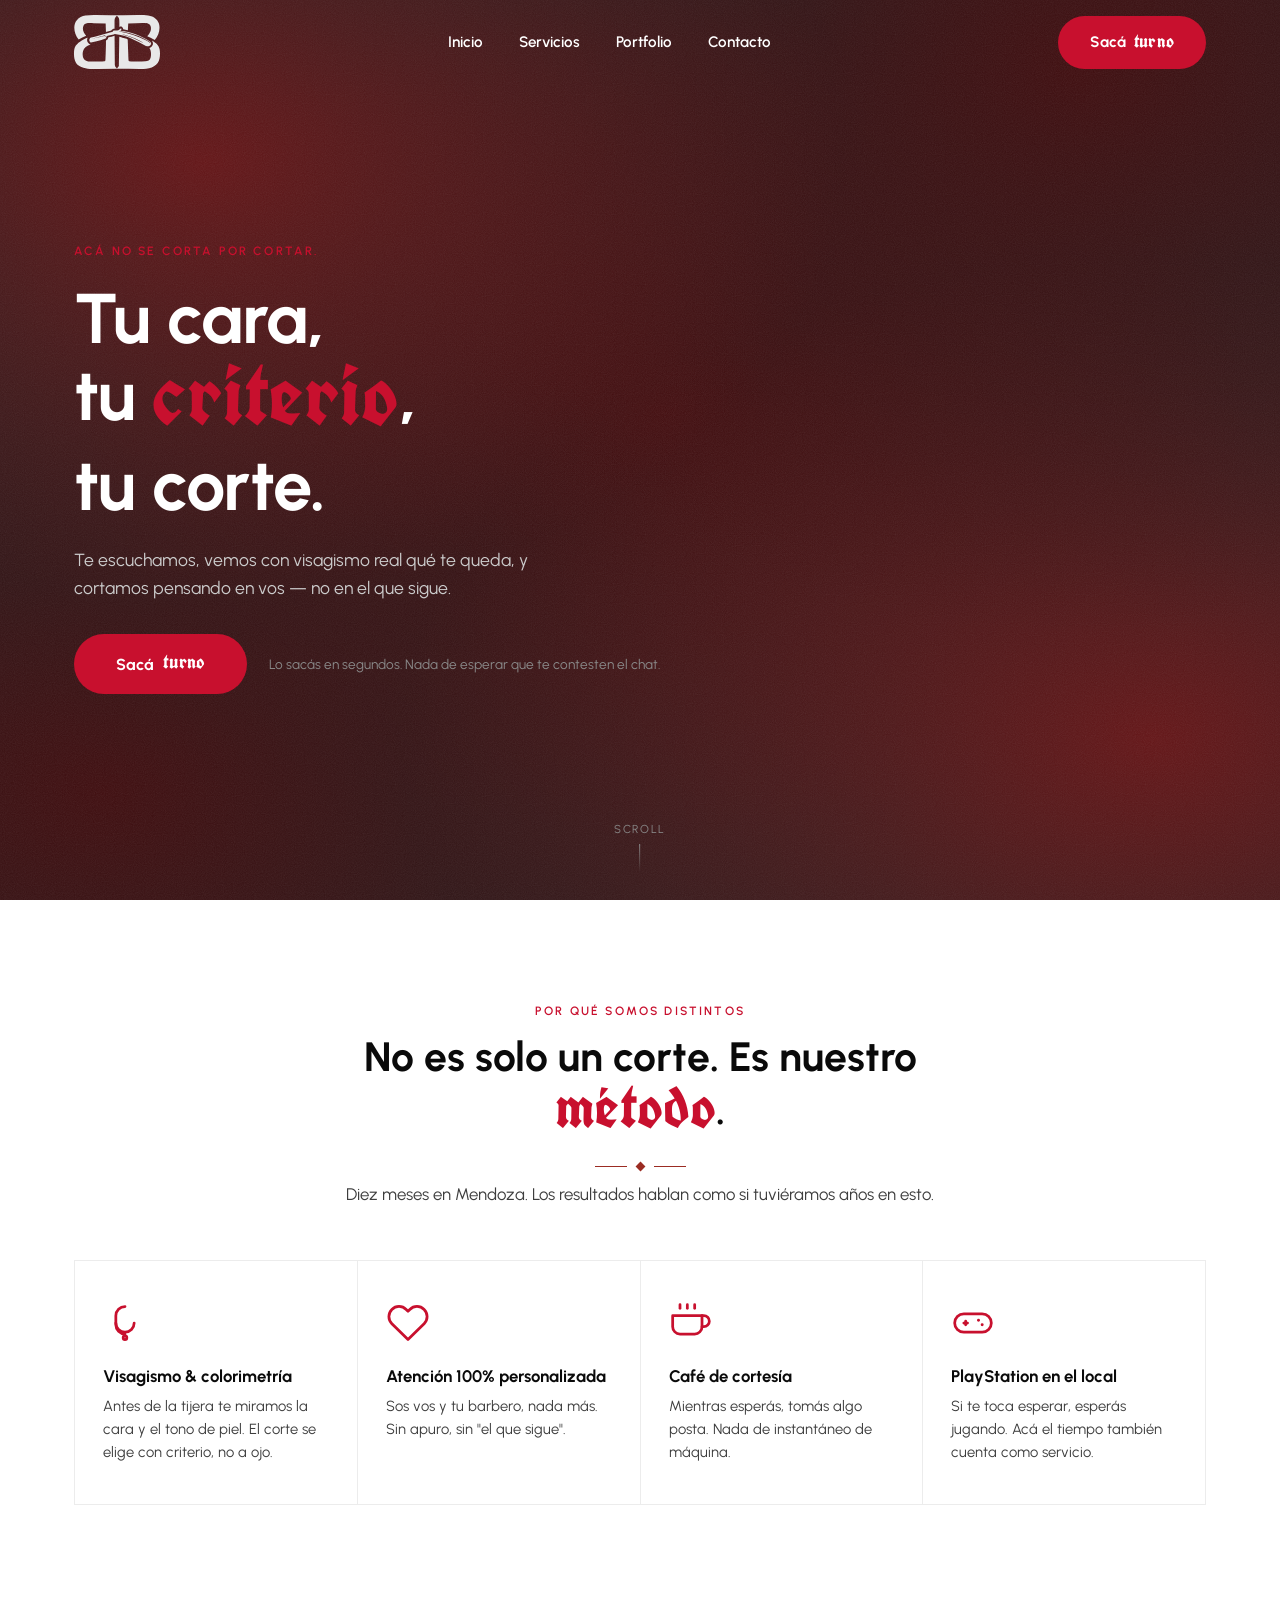
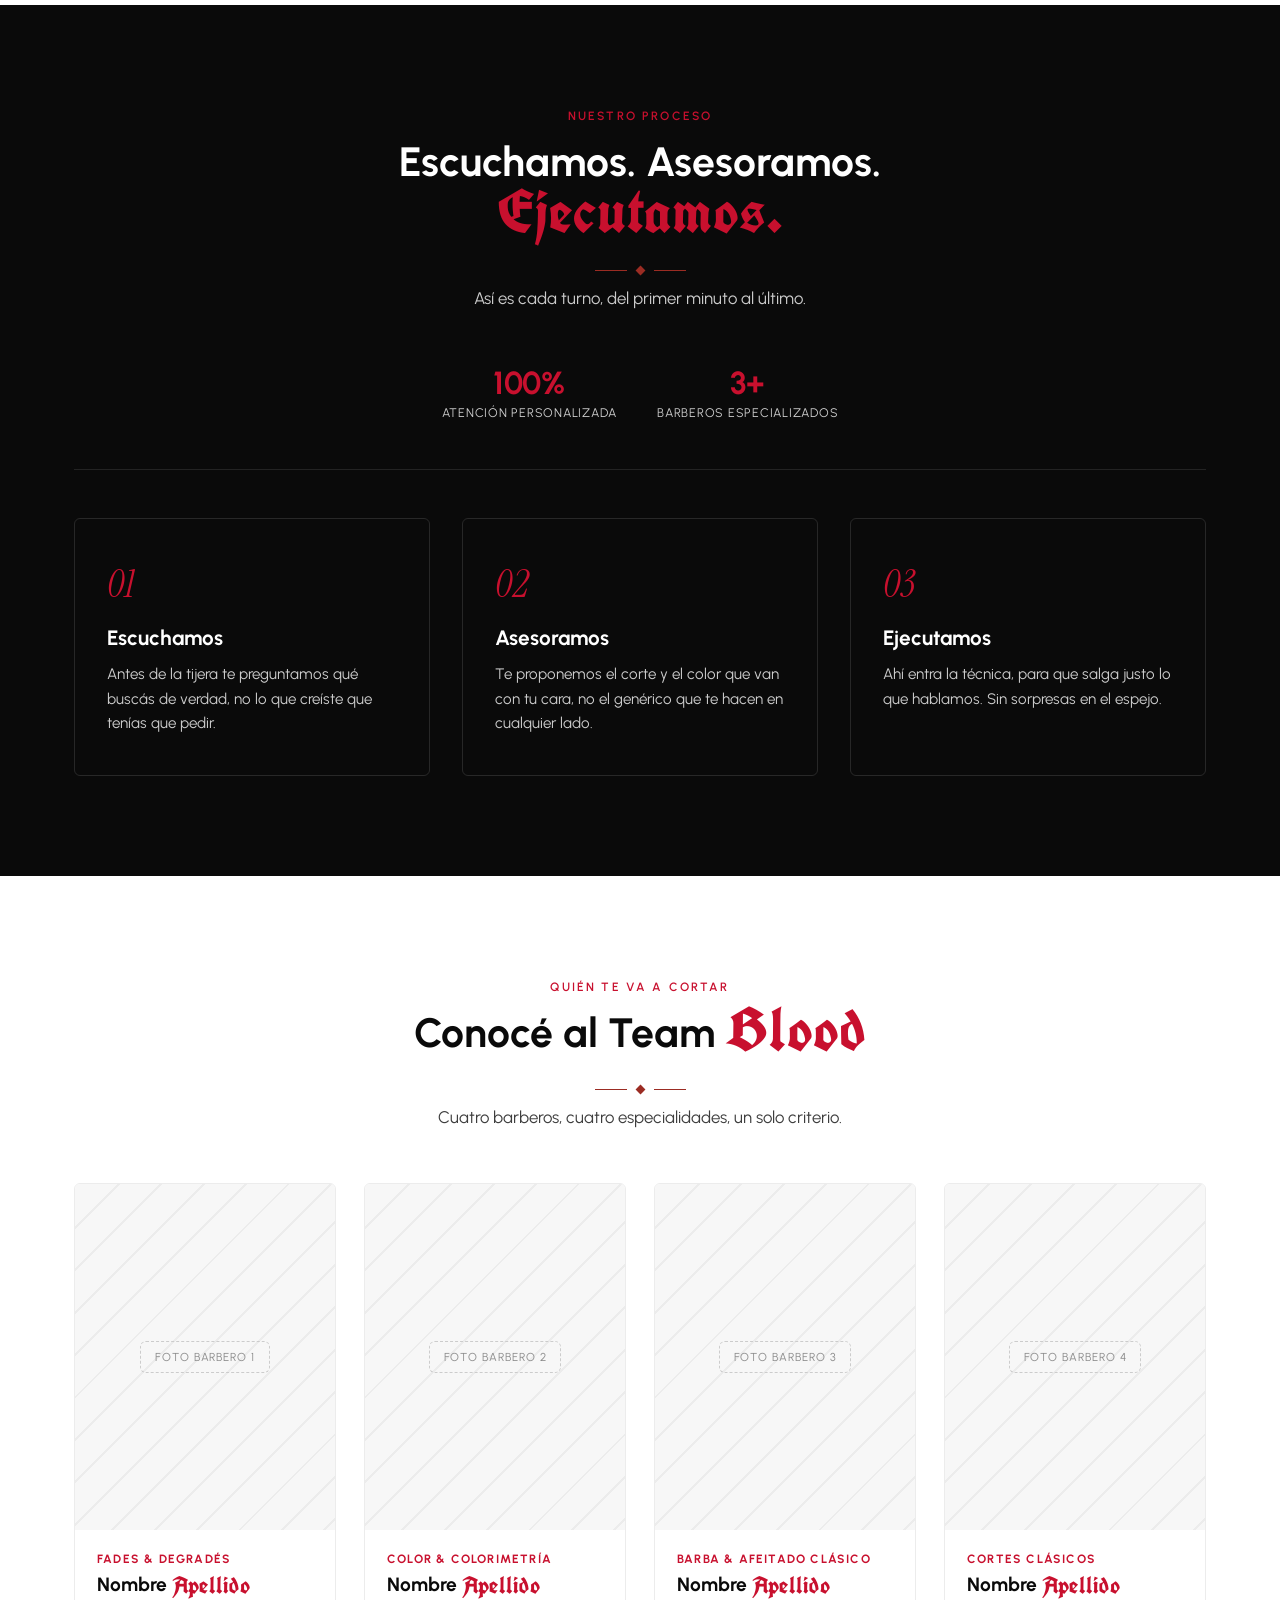
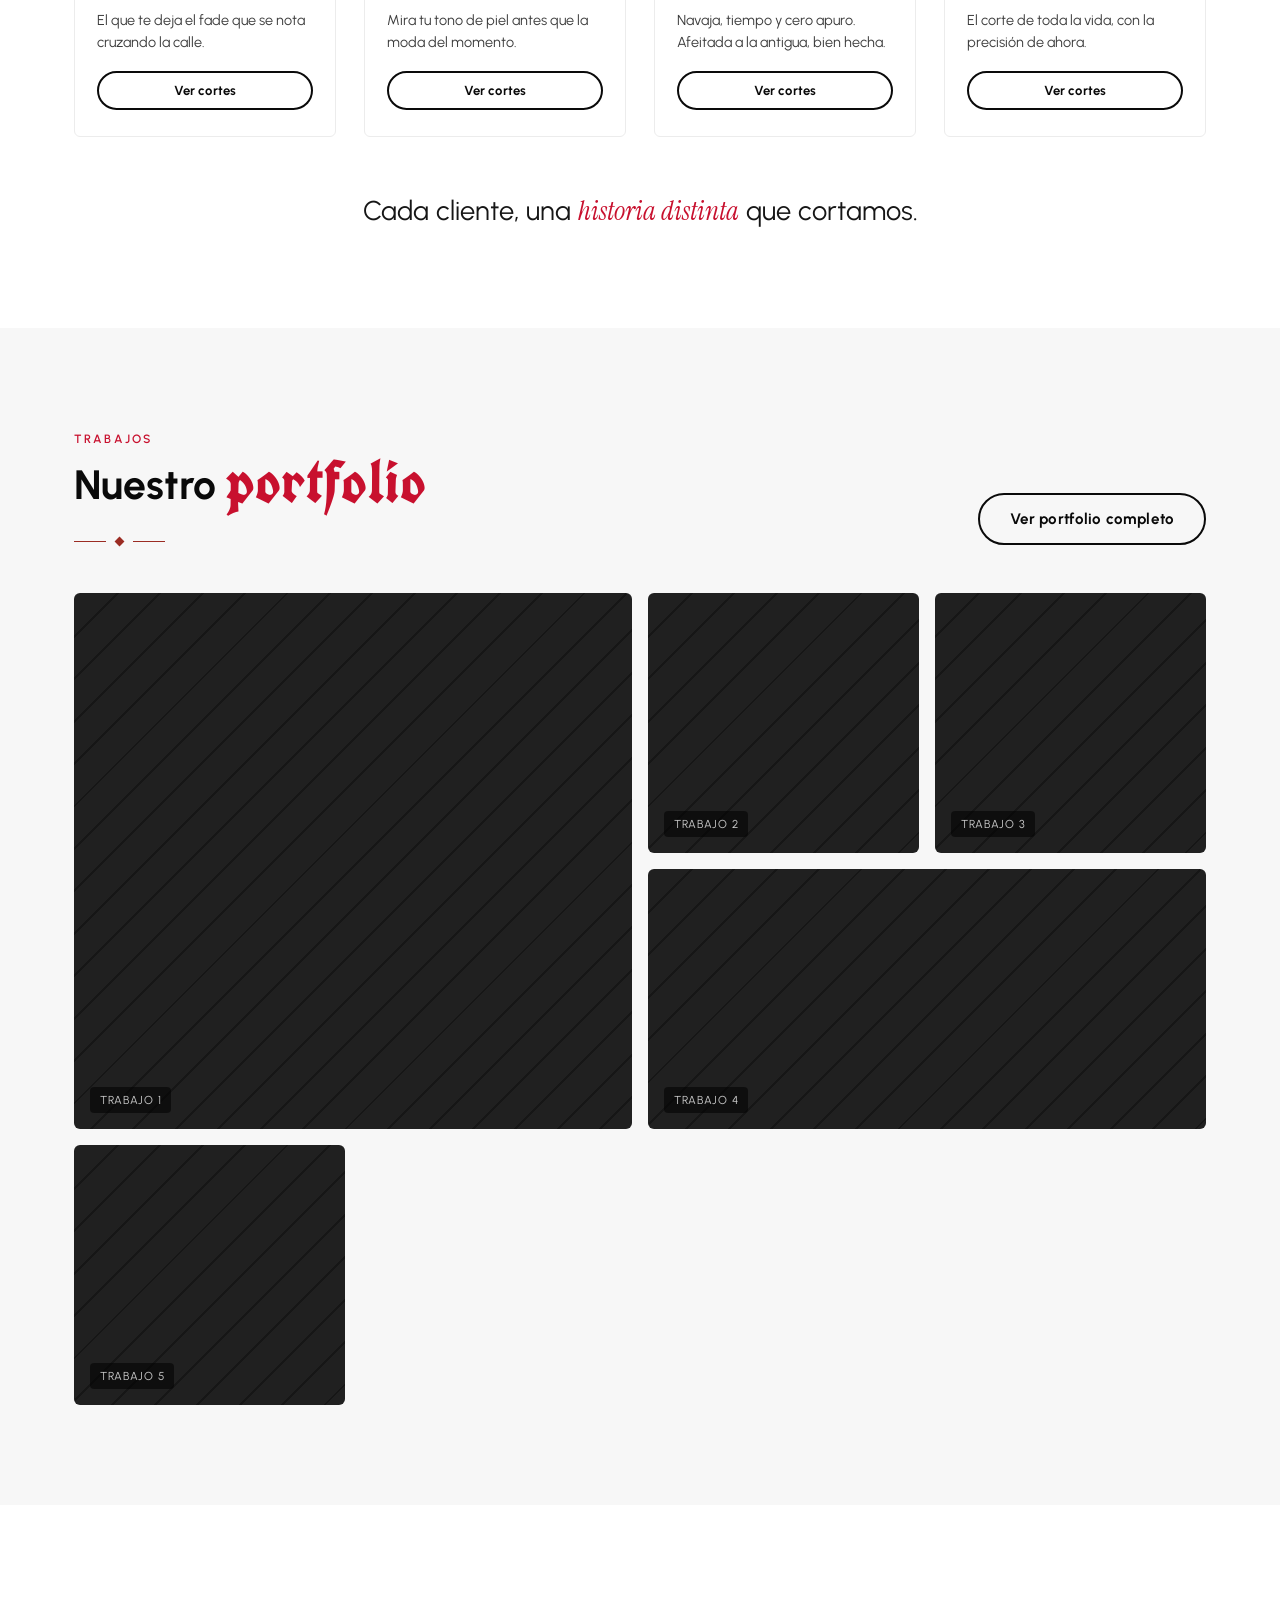
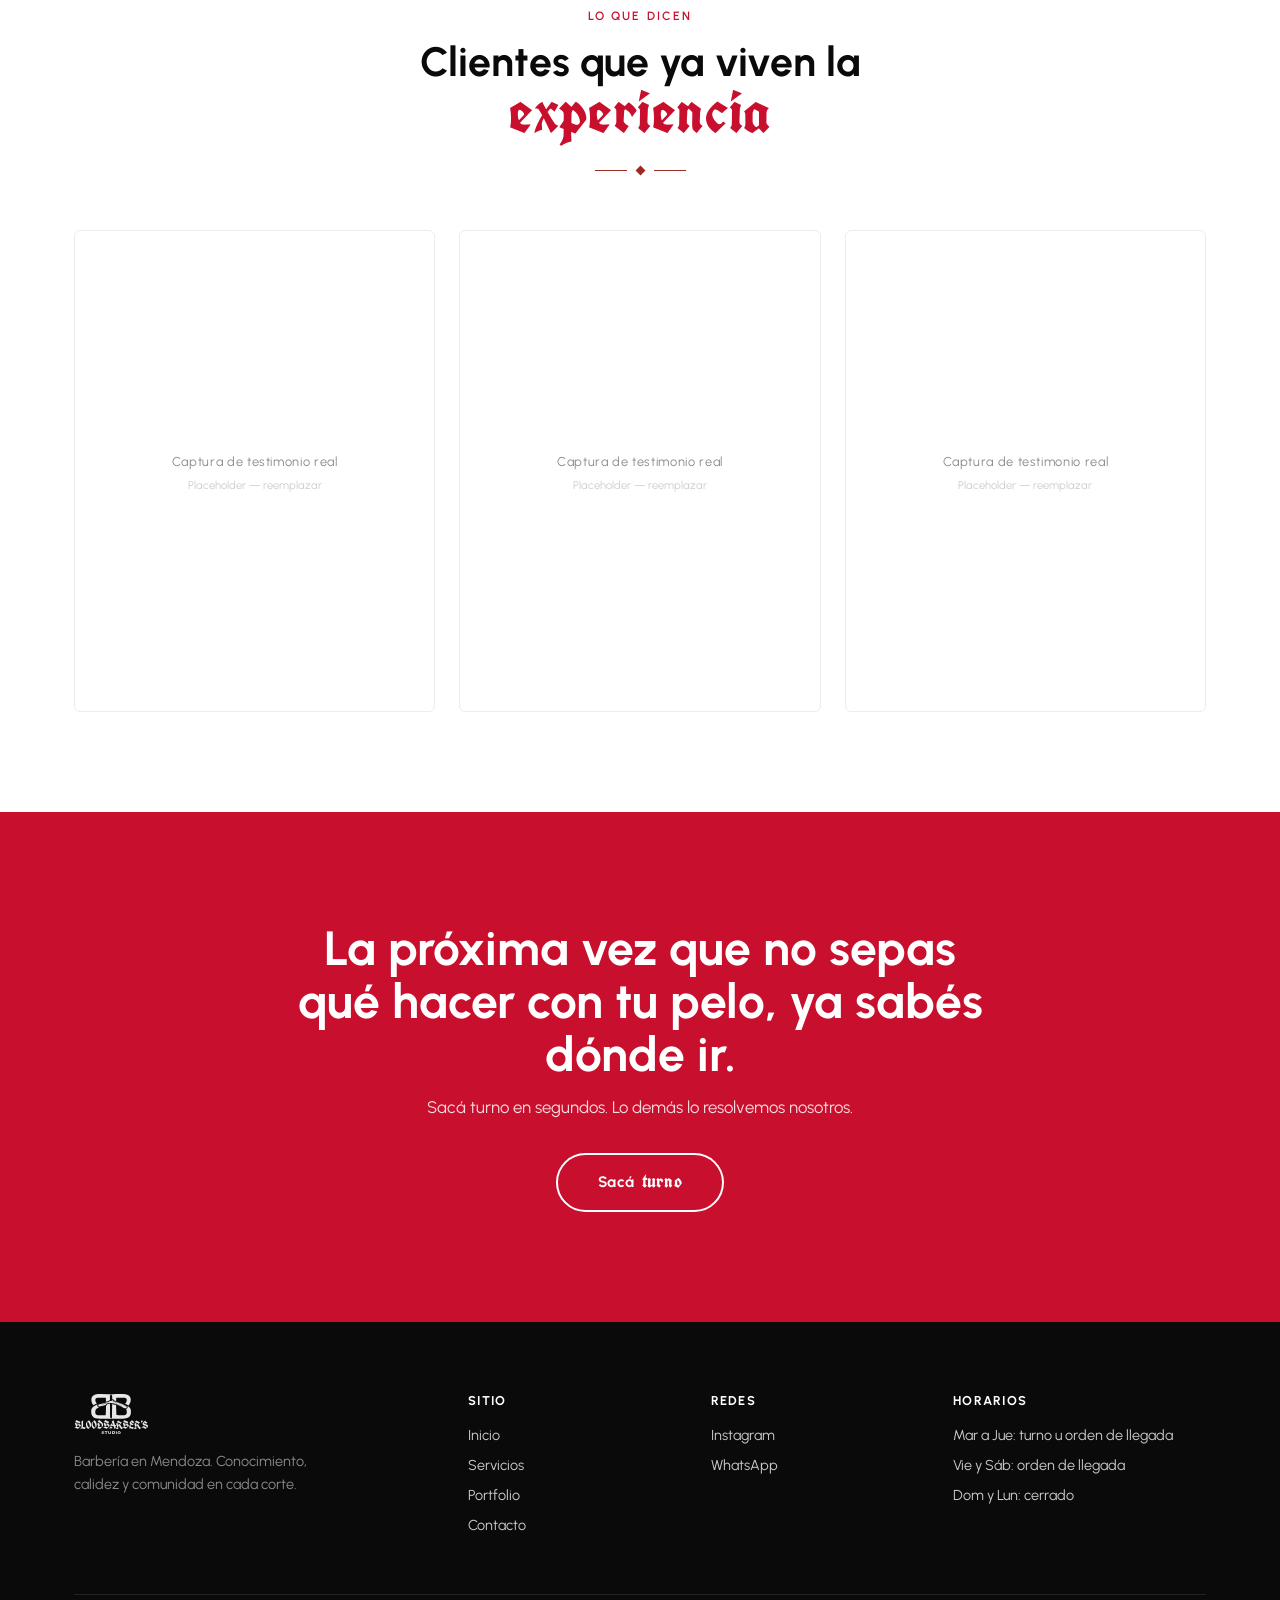
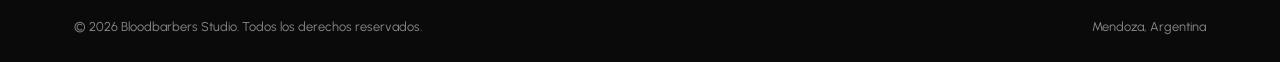
==== commit 08066715: "cabios en diseño y cambio de copy" ====
--- a/index.html
+++ b/index.html
@@ -24,7 +24,7 @@
       </nav>
 
       <div class="nav-actions">
-        <a href="#lazzo-booking" class="btn btn-primary">Sacá turno</a>
+        <a href="#lazzo-booking" class="btn btn-primary">Sacá <span class="gothic-accent">turno</span></a>
         <button class="nav-toggle" id="nav-toggle" aria-label="Abrir menú" aria-expanded="false">
           <span></span>
         </button>
@@ -36,12 +36,12 @@
   <section class="hero" id="inicio">
     <div class="container">
       <div class="hero-inner">
-        <span class="eyebrow">Primero te escuchamos. Después cortamos.</span>
-        <h1>Más que un corte,<br>una <em>experiencia</em> que te representa.</h1>
-        <p class="hero-sub">Te escuchamos, te asesoramos con visagismo y ejecutamos el corte que va con vos.</p>
+        <span class="eyebrow">Acá no se corta por cortar.</span>
+        <h1>Tu cara,<br>tu <span class="gothic-accent">criterio</span>,<br>tu corte.</h1>
+        <p class="hero-sub">Te escuchamos, vemos con visagismo real qué te queda, y cortamos pensando en vos — no en el que sigue.</p>
         <div class="hero-cta">
-          <a href="#lazzo-booking" class="btn btn-primary">Sacá turno</a>
-          <span class="hero-note">Reservá en segundos desde tu celular</span>
+          <a href="#lazzo-booking" class="btn btn-primary">Sacá <span class="gothic-accent">turno</span></a>
+          <span class="hero-note">Lo sacás en segundos. Nada de esperar que te contesten el chat.</span>
         </div>
       </div>
     </div>
@@ -53,10 +53,10 @@
   <section class="diferenciales">
     <div class="container">
       <div class="section-head center">
-        <span class="eyebrow">Por qué Bloodbarbers</span>
+        <span class="eyebrow">Por qué somos distintos</span>
         <h2>No es solo un corte. Es nuestro <span class="gothic-word">método</span>.</h2>
         <div class="title-divider"><span class="line"></span><span class="diamond"></span><span class="line"></span></div>
-        <p>Abrimos hace apenas 10 meses, pero cada corte sale con la precisión de años de oficio.</p>
+        <p>Diez meses en Mendoza. Los resultados hablan como si tuviéramos años en esto.</p>
       </div>
 
       <div class="diff-grid">
@@ -69,7 +69,7 @@
             </svg>
           </div>
           <h3>Visagismo &amp; colorimetría</h3>
-          <p>Analizamos tu rostro y tu color antes de tocar la tijera, para que el corte te quede a vos, no al revés.</p>
+          <p>Antes de la tijera te miramos la cara y el tono de piel. El corte se elige con criterio, no a ojo.</p>
         </div>
 
         <div class="diff-card">
@@ -79,7 +79,7 @@
             </svg>
           </div>
           <h3>Atención 100% personalizada</h3>
-          <p>Cada turno es tu momento. Escuchamos lo que buscás y lo traducimos en un servicio a tu medida.</p>
+          <p>Sos vos y tu barbero, nada más. Sin apuro, sin "el que sigue".</p>
         </div>
 
         <div class="diff-card">
@@ -93,7 +93,7 @@
             </svg>
           </div>
           <h3>Café de cortesía</h3>
-          <p>Mientras te esperamos, un buen café. Porque cortarte el pelo también puede ser un momento para vos.</p>
+          <p>Mientras esperás, tomás algo posta. Nada de instantáneo de máquina.</p>
         </div>
 
         <div class="diff-card">
@@ -107,7 +107,7 @@
             </svg>
           </div>
           <h3>PlayStation en el local</h3>
-          <p>Llegaste antes o te quedaste dando charla: hay control para vos. Acá se viene también para pasarla bien.</p>
+          <p>Si te toca esperar, esperás jugando. Acá el tiempo también cuenta como servicio.</p>
         </div>
       </div>
     </div>
@@ -120,7 +120,7 @@
         <span class="eyebrow">Nuestro proceso</span>
         <h2>Escuchamos. Asesoramos. <span class="gothic-word">Ejecutamos.</span></h2>
         <div class="title-divider"><span class="line"></span><span class="diamond"></span><span class="line"></span></div>
-        <p>Así trabajamos cada corte, del primero al último minuto del turno.</p>
+        <p>Así es cada turno, del primer minuto al último.</p>
       </div>
 
       <div class="pilares-proof">
@@ -138,19 +138,19 @@
         <div class="pilar-card">
           <span class="pilar-index">01</span>
           <h3>Escuchamos</h3>
-          <p>Antes de la tijera, la charla. Entendemos qué buscás, tu rutina y tu estilo de vida.</p>
+          <p>Antes de la tijera te preguntamos qué buscás de verdad, no lo que creíste que tenías que pedir.</p>
         </div>
 
         <div class="pilar-card">
           <span class="pilar-index">02</span>
           <h3>Asesoramos</h3>
-          <p>Te proponemos el corte y color que mejor van con tu rostro, con criterio de visagismo real.</p>
+          <p>Te proponemos el corte y el color que van con tu cara, no el genérico que te hacen en cualquier lado.</p>
         </div>
 
         <div class="pilar-card">
           <span class="pilar-index">03</span>
           <h3>Ejecutamos</h3>
-          <p>Técnica y precisión para que el resultado sea exactamente lo que hablamos, sin sorpresas.</p>
+          <p>Ahí entra la técnica, para que salga justo lo que hablamos. Sin sorpresas en el espejo.</p>
         </div>
       </div>
     </div>
@@ -160,10 +160,10 @@
   <section class="team" id="team">
     <div class="container">
       <div class="section-head center">
-        <span class="eyebrow">El equipo</span>
+        <span class="eyebrow">Quién te va a cortar</span>
         <h2>Conocé al Team <span class="gothic-word">Blood</span></h2>
         <div class="title-divider"><span class="line"></span><span class="diamond"></span><span class="line"></span></div>
-        <p>Cada barbero con su propia especialidad, todos con el mismo método.</p>
+        <p>Cuatro barberos, cuatro especialidades, un solo criterio.</p>
       </div>
 
       <div class="team-grid">
@@ -171,8 +171,8 @@
           <div class="team-photo"><span>Foto barbero 1</span></div>
           <div class="team-info">
             <span class="specialty">Fades &amp; degradés</span>
-            <h3>Nombre Apellido</h3>
-            <p>Especialista en fades de precisión y diseño de líneas. Bio corta a completar.</p>
+            <h3>Nombre <span class="gothic-accent">Apellido</span></h3>
+            <p>El que te deja el fade que se nota cruzando la calle.</p>
             <a href="portfolio.html?barbero=nombre-apellido" class="btn btn-outline">Ver cortes</a>
           </div>
         </article>
@@ -181,8 +181,8 @@
           <div class="team-photo"><span>Foto barbero 2</span></div>
           <div class="team-info">
             <span class="specialty">Color &amp; colorimetría</span>
-            <h3>Nombre Apellido</h3>
-            <p>Especialista en color y visagismo aplicado. Bio corta a completar.</p>
+            <h3>Nombre <span class="gothic-accent">Apellido</span></h3>
+            <p>Mira tu tono de piel antes que la moda del momento.</p>
             <a href="portfolio.html?barbero=nombre-apellido-2" class="btn btn-outline">Ver cortes</a>
           </div>
         </article>
@@ -191,8 +191,8 @@
           <div class="team-photo"><span>Foto barbero 3</span></div>
           <div class="team-info">
             <span class="specialty">Barba &amp; afeitado clásico</span>
-            <h3>Nombre Apellido</h3>
-            <p>Especialista en barba y afeitado a la antigua. Bio corta a completar.</p>
+            <h3>Nombre <span class="gothic-accent">Apellido</span></h3>
+            <p>Navaja, tiempo y cero apuro. Afeitada a la antigua, bien hecha.</p>
             <a href="portfolio.html?barbero=nombre-apellido-3" class="btn btn-outline">Ver cortes</a>
           </div>
         </article>
@@ -201,8 +201,8 @@
           <div class="team-photo"><span>Foto barbero 4</span></div>
           <div class="team-info">
             <span class="specialty">Cortes clásicos</span>
-            <h3>Nombre Apellido</h3>
-            <p>Especialista en cortes clásicos y texturizados. Bio corta a completar.</p>
+            <h3>Nombre <span class="gothic-accent">Apellido</span></h3>
+            <p>El corte de toda la vida, con la precisión de ahora.</p>
             <a href="portfolio.html?barbero=nombre-apellido-4" class="btn btn-outline">Ver cortes</a>
           </div>
         </article>
@@ -269,9 +269,9 @@
   <!-- CTA final -->
   <section class="cta-final">
     <div class="container">
-      <h2>Tu próximo corte empieza con un turno.</h2>
-      <p>Sacalo en segundos y vení a vivir la experiencia Bloodbarbers.</p>
-      <a href="#lazzo-booking" class="btn btn-outline-light">Sacá turno</a>
+      <h2>La próxima vez que no sepas qué hacer con tu pelo, ya sabés dónde ir.</h2>
+      <p>Sacá turno en segundos. Lo demás lo resolvemos nosotros.</p>
+      <a href="#lazzo-booking" class="btn btn-outline-light">Sacá <span class="gothic-accent">turno</span></a>
     </div>
   </section>
 
--- a/css/style.css
+++ b/css/style.css
@@ -145,6 +145,22 @@
   letter-spacing: 0.01em;
 }
 
+.gothic-accent {
+  display: inline-block;
+  font-family: var(--font-gothic);
+  font-weight: 700;
+  font-size: 1.25em;
+  line-height: 1;
+  vertical-align: middle;
+  transform: translateY(-0.1em);
+  color: var(--color-red);
+  letter-spacing: 0.01em;
+}
+
+.btn .gothic-accent {
+  color: inherit;
+}
+
 .title-divider {
   display: flex;
   align-items: center;
@@ -407,7 +423,7 @@
 }
 
 .hero h1 {
-  font-size: clamp(2.6rem, 6.5vw, 4.4rem);
+  font-size: clamp(3.25rem, 6.5vw, 4.4rem);
   letter-spacing: -0.01em;
 }
 
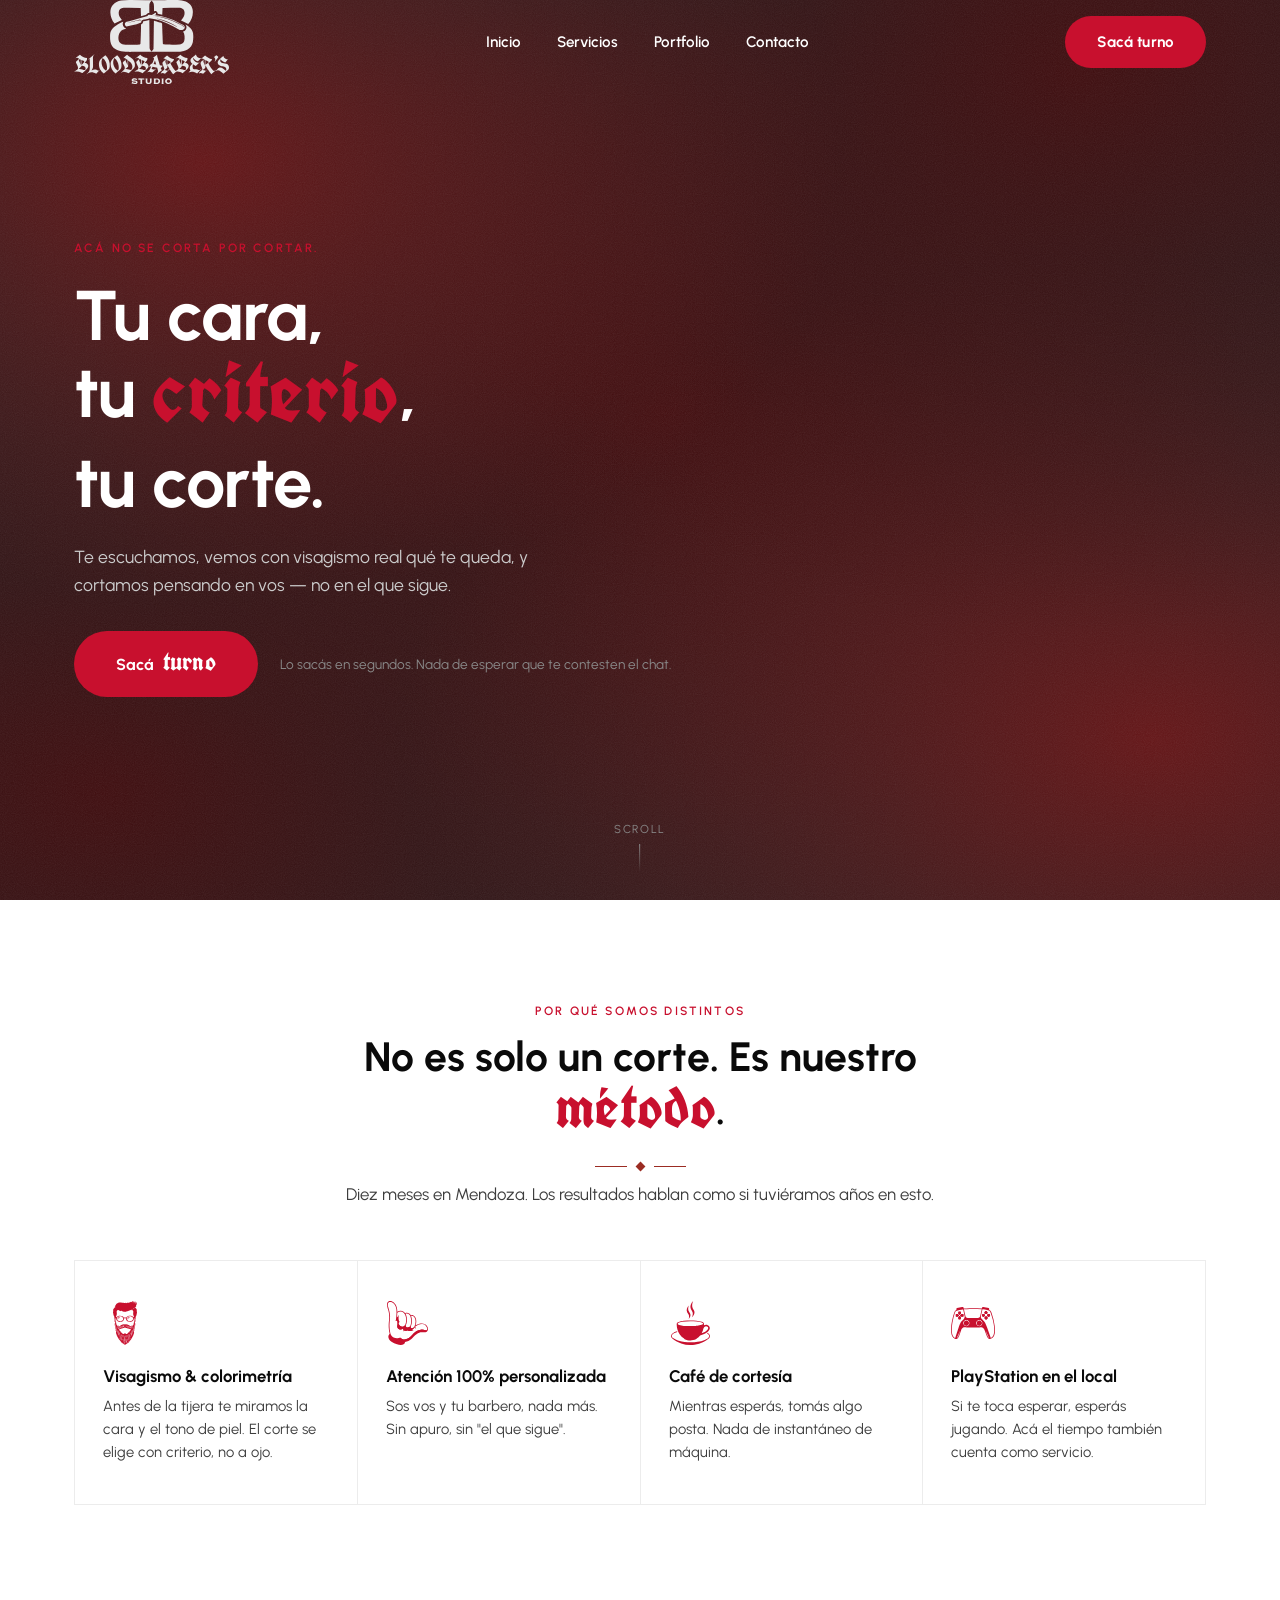
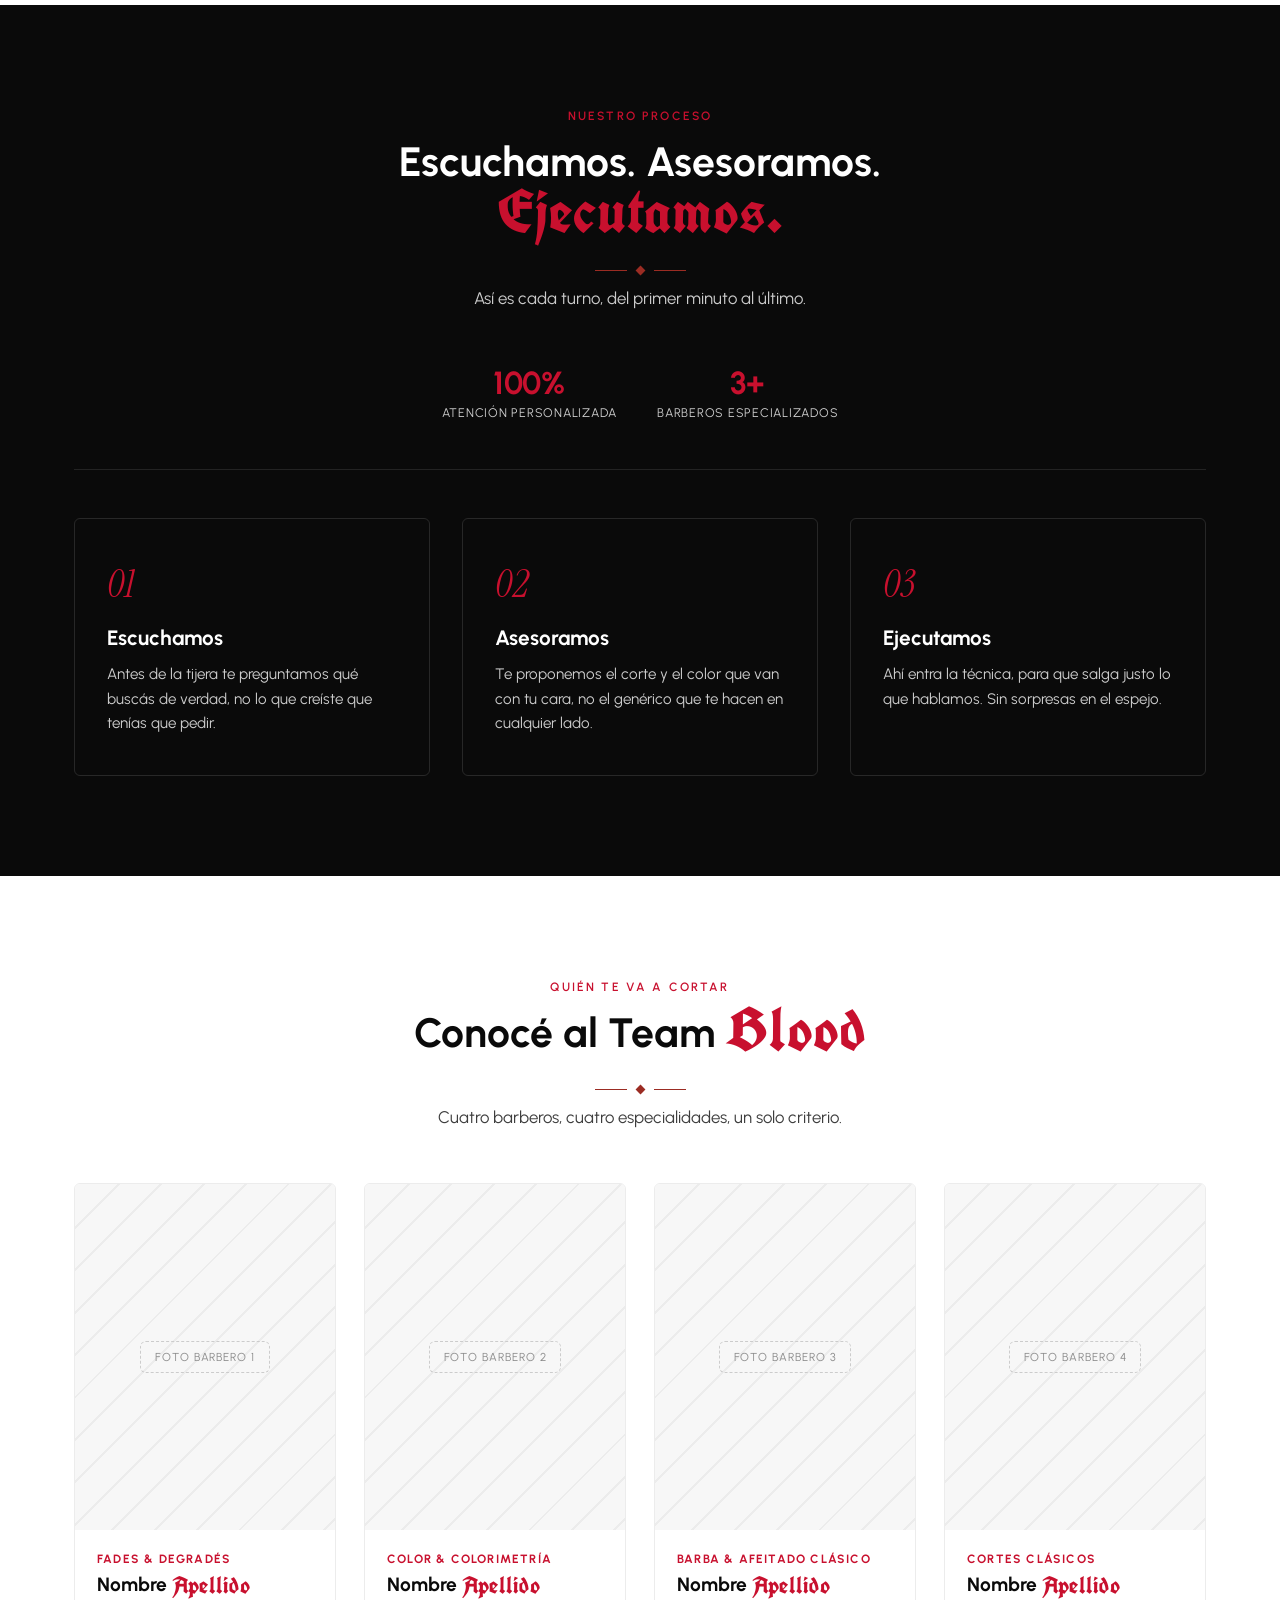
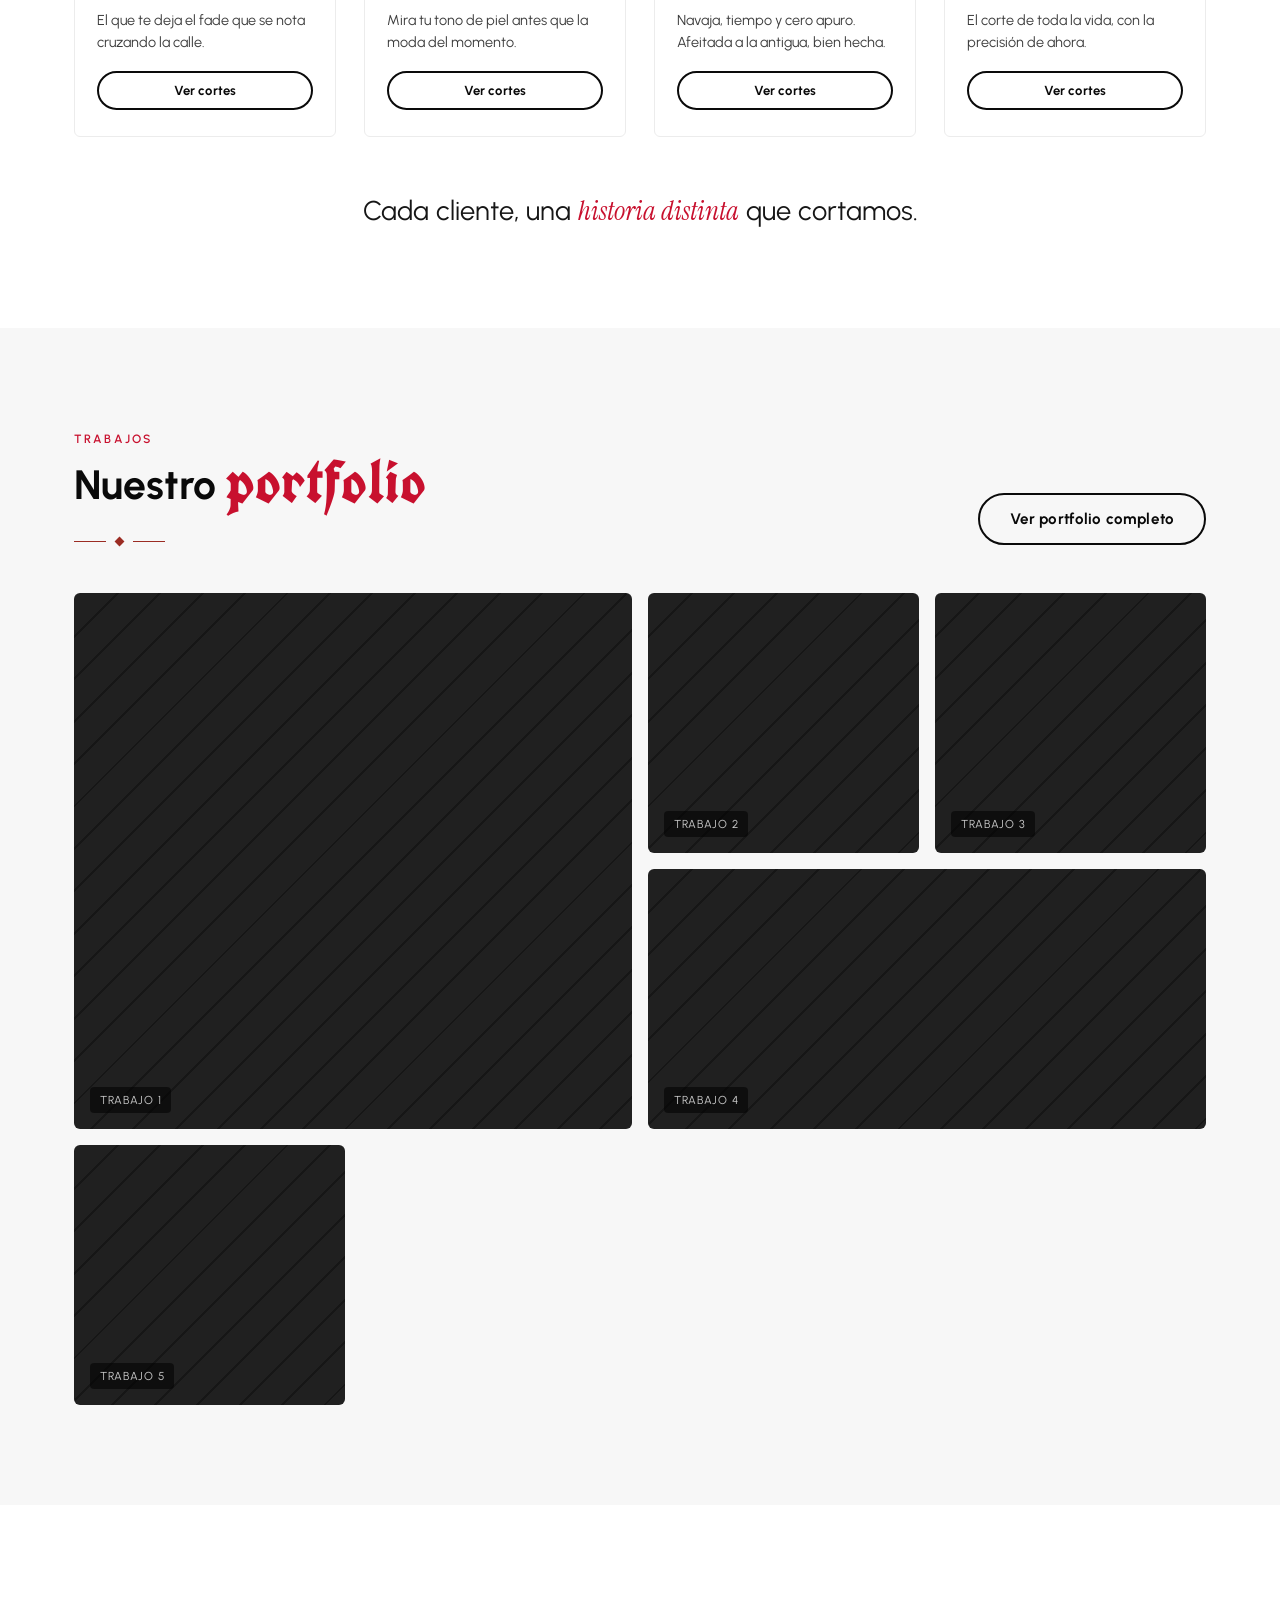
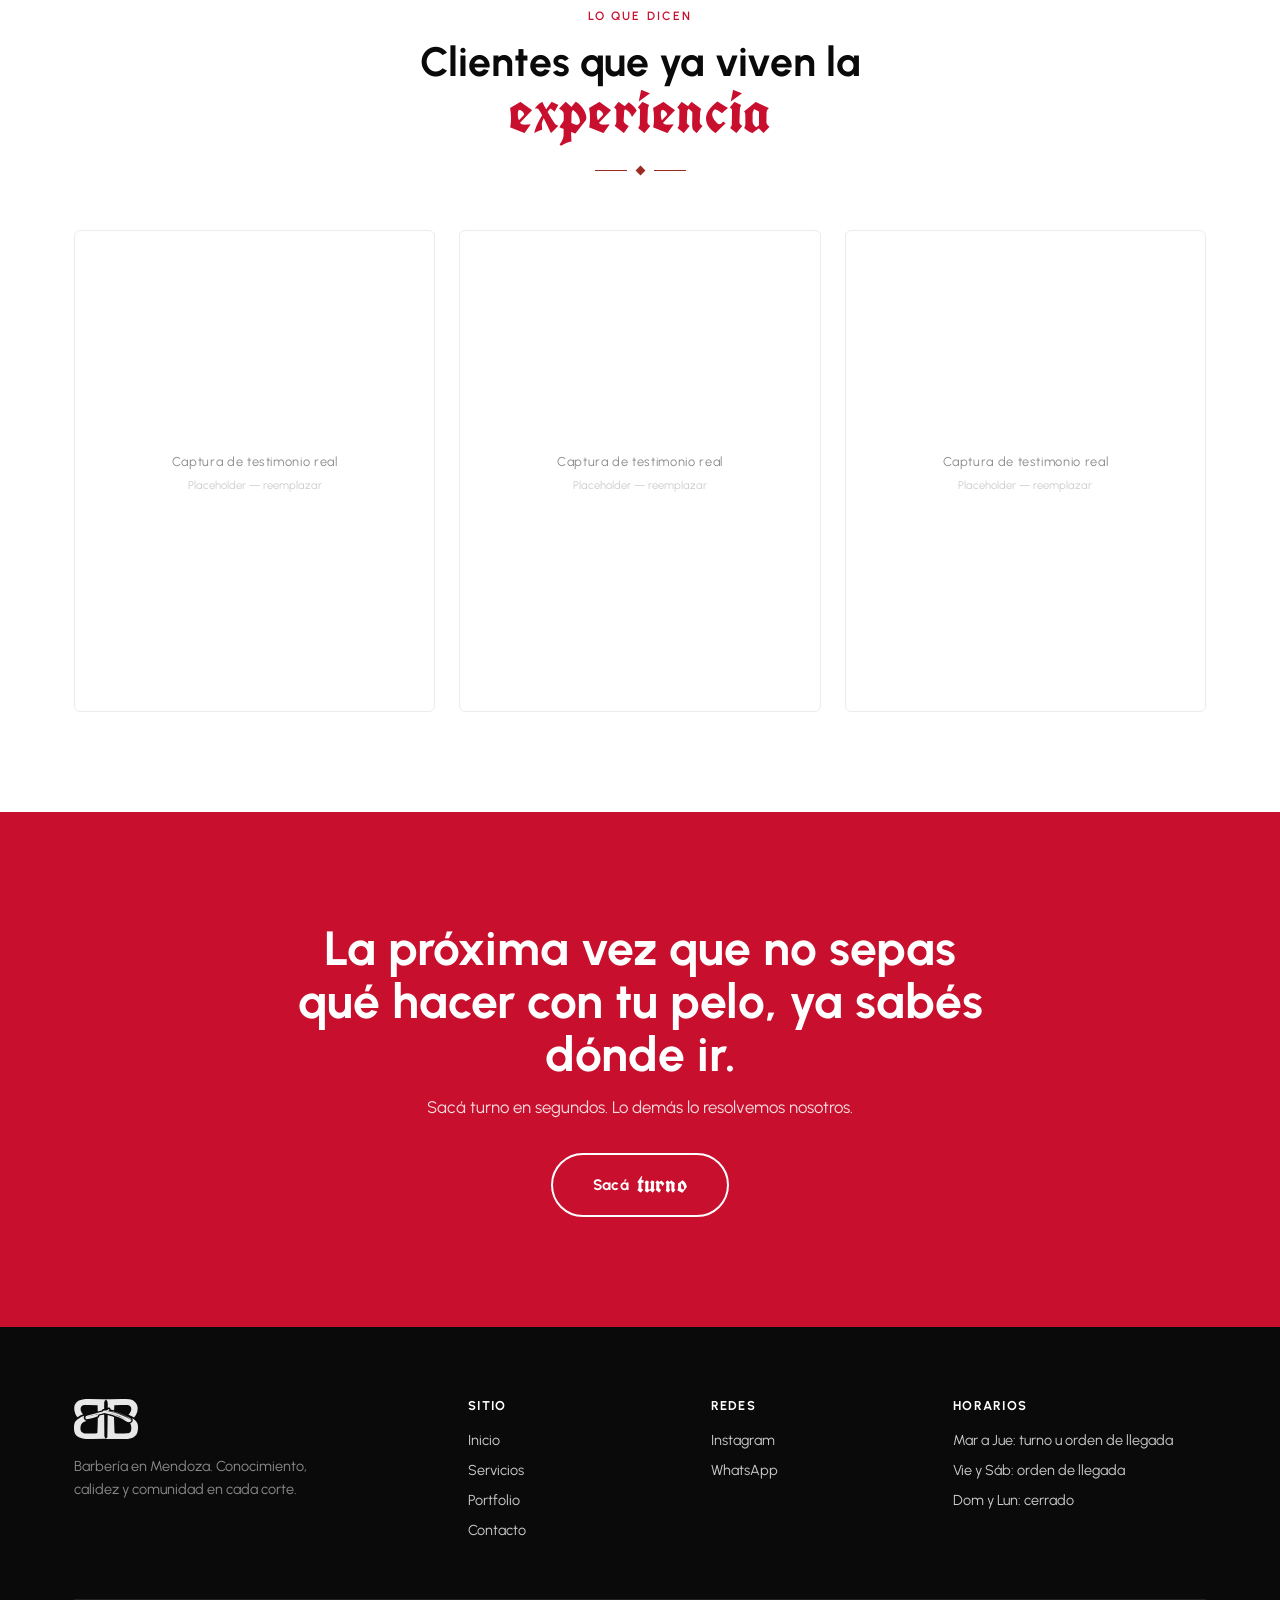
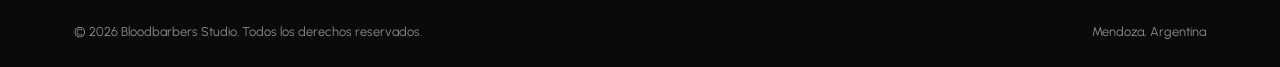
==== commit f89915e4: "Fixes en la home" ====
--- a/index.html
+++ b/index.html
@@ -13,7 +13,7 @@
   <header class="site-header" id="site-header">
     <div class="container">
       <a href="index.html" class="logo">
-        <img src="assets/img/logo-icon-white.svg" alt="Bloodbarbers Studio" class="logo-img logo-img-header">
+        <img src="assets/img/logo-full-white.svg" alt="Bloodbarbers Studio" class="logo-img logo-img-header">
       </a>
 
       <nav class="nav-links" id="nav-links">
@@ -24,7 +24,7 @@
       </nav>
 
       <div class="nav-actions">
-        <a href="#lazzo-booking" class="btn btn-primary">Sacá <span class="gothic-accent">turno</span></a>
+        <a href="#lazzo-booking" class="btn btn-primary">Sacá turno</a>
         <button class="nav-toggle" id="nav-toggle" aria-label="Abrir menú" aria-expanded="false">
           <span></span>
         </button>
@@ -62,11 +62,7 @@
       <div class="diff-grid">
         <div class="diff-card">
           <div class="diff-icon">
-            <svg viewBox="0 0 24 24" fill="none" stroke="currentColor" stroke-width="1.5" stroke-linecap="round" stroke-linejoin="round">
-              <path d="M12 3a5 5 0 0 0-5 5v4a5 5 0 0 0 10 0"></path>
-              <path d="M7 12v1a5 5 0 0 0 5 5"></path>
-              <circle cx="12" cy="20" r="1"></circle>
-            </svg>
+            <img src="assets/img/iconvisagismo.svg" alt="">
           </div>
           <h3>Visagismo &amp; colorimetría</h3>
           <p>Antes de la tijera te miramos la cara y el tono de piel. El corte se elige con criterio, no a ojo.</p>
@@ -74,9 +70,7 @@
 
         <div class="diff-card">
           <div class="diff-icon">
-            <svg viewBox="0 0 24 24" fill="none" stroke="currentColor" stroke-width="1.5" stroke-linecap="round" stroke-linejoin="round">
-              <path d="M20.8 4.6a5.5 5.5 0 0 0-7.8 0L12 5.6l-1-1a5.5 5.5 0 1 0-7.8 7.8l1 1L12 21l7.8-7.6 1-1a5.5 5.5 0 0 0 0-7.8z"></path>
-            </svg>
+            <img src="assets/img/iconatencion.svg" alt="">
           </div>
           <h3>Atención 100% personalizada</h3>
           <p>Sos vos y tu barbero, nada más. Sin apuro, sin "el que sigue".</p>
@@ -84,13 +78,7 @@
 
         <div class="diff-card">
           <div class="diff-icon">
-            <svg viewBox="0 0 24 24" fill="none" stroke="currentColor" stroke-width="1.5" stroke-linecap="round" stroke-linejoin="round">
-              <path d="M18 8h1a3 3 0 0 1 0 6h-1"></path>
-              <path d="M2 8h16v6a4 4 0 0 1-4 4H6a4 4 0 0 1-4-4V8z"></path>
-              <line x1="6" y1="2" x2="6" y2="4"></line>
-              <line x1="10" y1="2" x2="10" y2="4"></line>
-              <line x1="14" y1="2" x2="14" y2="4"></line>
-            </svg>
+            <img src="assets/img/iconcafe.svg" alt="">
           </div>
           <h3>Café de cortesía</h3>
           <p>Mientras esperás, tomás algo posta. Nada de instantáneo de máquina.</p>
@@ -98,13 +86,7 @@
 
         <div class="diff-card">
           <div class="diff-icon">
-            <svg viewBox="0 0 24 24" fill="none" stroke="currentColor" stroke-width="1.5" stroke-linecap="round" stroke-linejoin="round">
-              <rect x="2" y="7" width="20" height="10" rx="5"></rect>
-              <line x1="7" y1="12" x2="9" y2="12"></line>
-              <line x1="8" y1="11" x2="8" y2="13"></line>
-              <circle cx="15" cy="10.5" r="0.8" fill="currentColor" stroke="none"></circle>
-              <circle cx="17" cy="13" r="0.8" fill="currentColor" stroke="none"></circle>
-            </svg>
+            <img src="assets/img/iconps.svg" alt="">
           </div>
           <h3>PlayStation en el local</h3>
           <p>Si te toca esperar, esperás jugando. Acá el tiempo también cuenta como servicio.</p>
@@ -281,7 +263,7 @@
       <div class="footer-top">
         <div class="footer-brand">
           <span class="logo">
-            <img src="assets/img/logo-full-white.svg" alt="Bloodbarbers Studio" class="logo-img logo-img-footer">
+            <img src="assets/img/logo-icon-white.svg" alt="Bloodbarbers Studio" class="logo-img logo-img-footer">
           </span>
           <p>Barbería en Mendoza. Conocimiento, calidez y comunidad en cada corte.</p>
         </div>
--- a/css/style.css
+++ b/css/style.css
@@ -159,6 +159,8 @@
 
 .btn .gothic-accent {
   color: inherit;
+  font-size: 1.6em;
+  transform: translateY(-0.06em);
 }
 
 .title-divider {
@@ -282,7 +284,7 @@
 }
 
 .logo-img-header {
-  height: 54px;
+  height: 84.4px;
 }
 
 .logo-img-footer {
@@ -563,6 +565,13 @@
 .diff-icon svg {
   width: 100%;
   height: 100%;
+}
+
+.diff-icon img {
+  width: 100%;
+  height: 100%;
+  object-fit: contain;
+  display: block;
 }
 
 .diff-card h3 {
@@ -931,7 +940,7 @@
   }
 
   .logo-img-header {
-    height: 34px;
+    height: 53.1px;
   }
 
   .nav-actions {
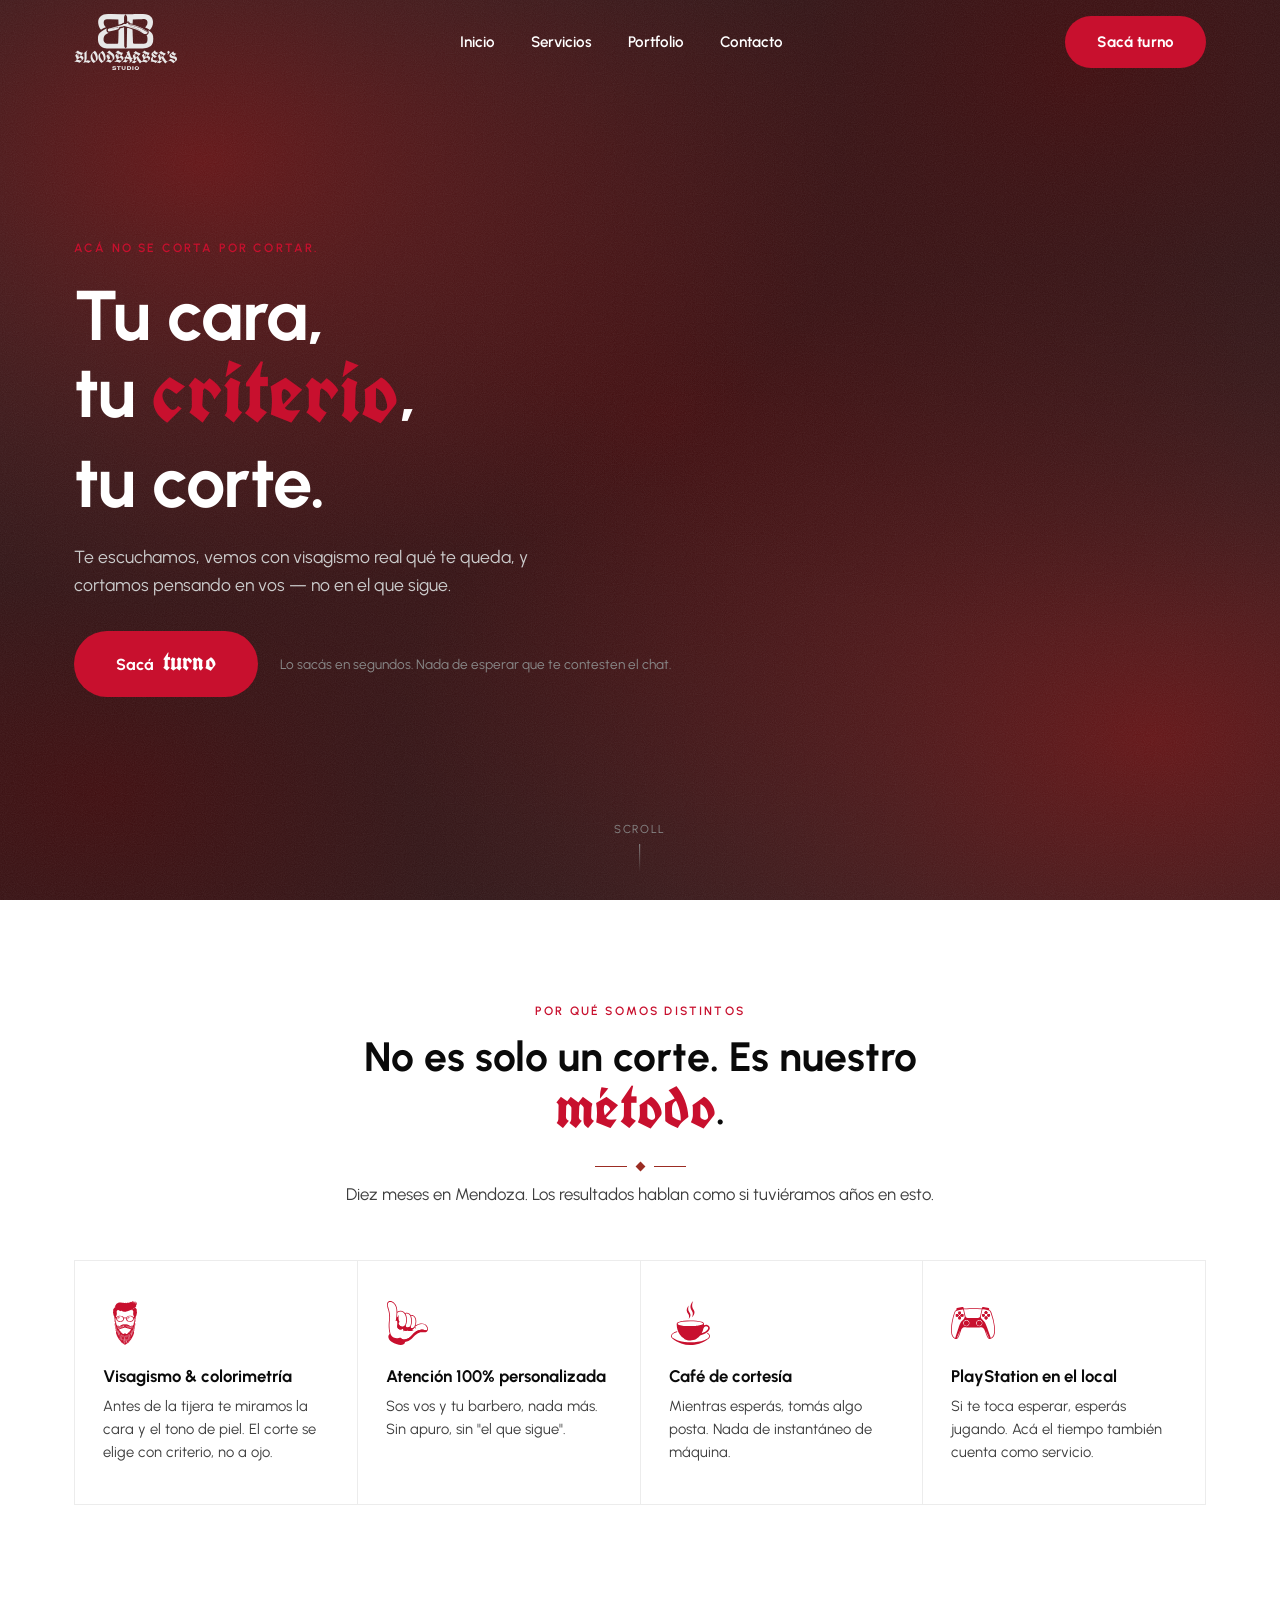
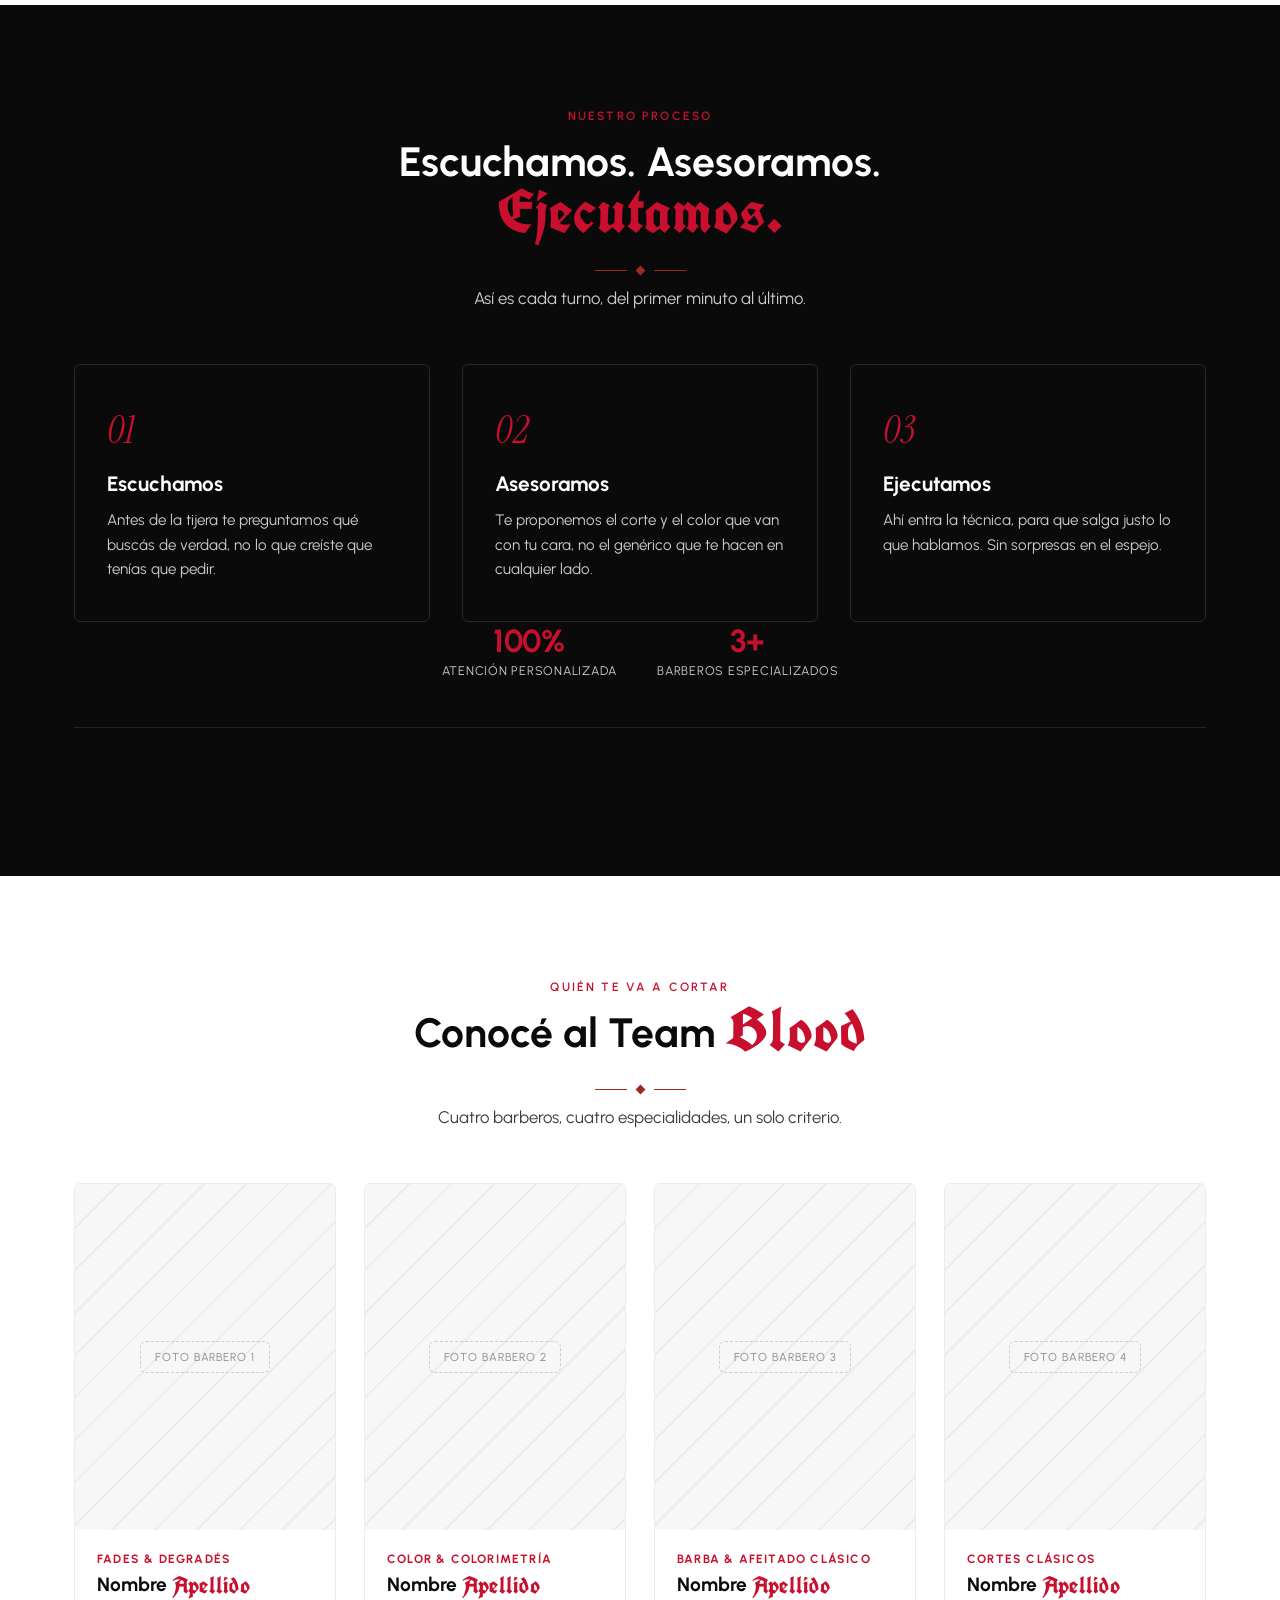
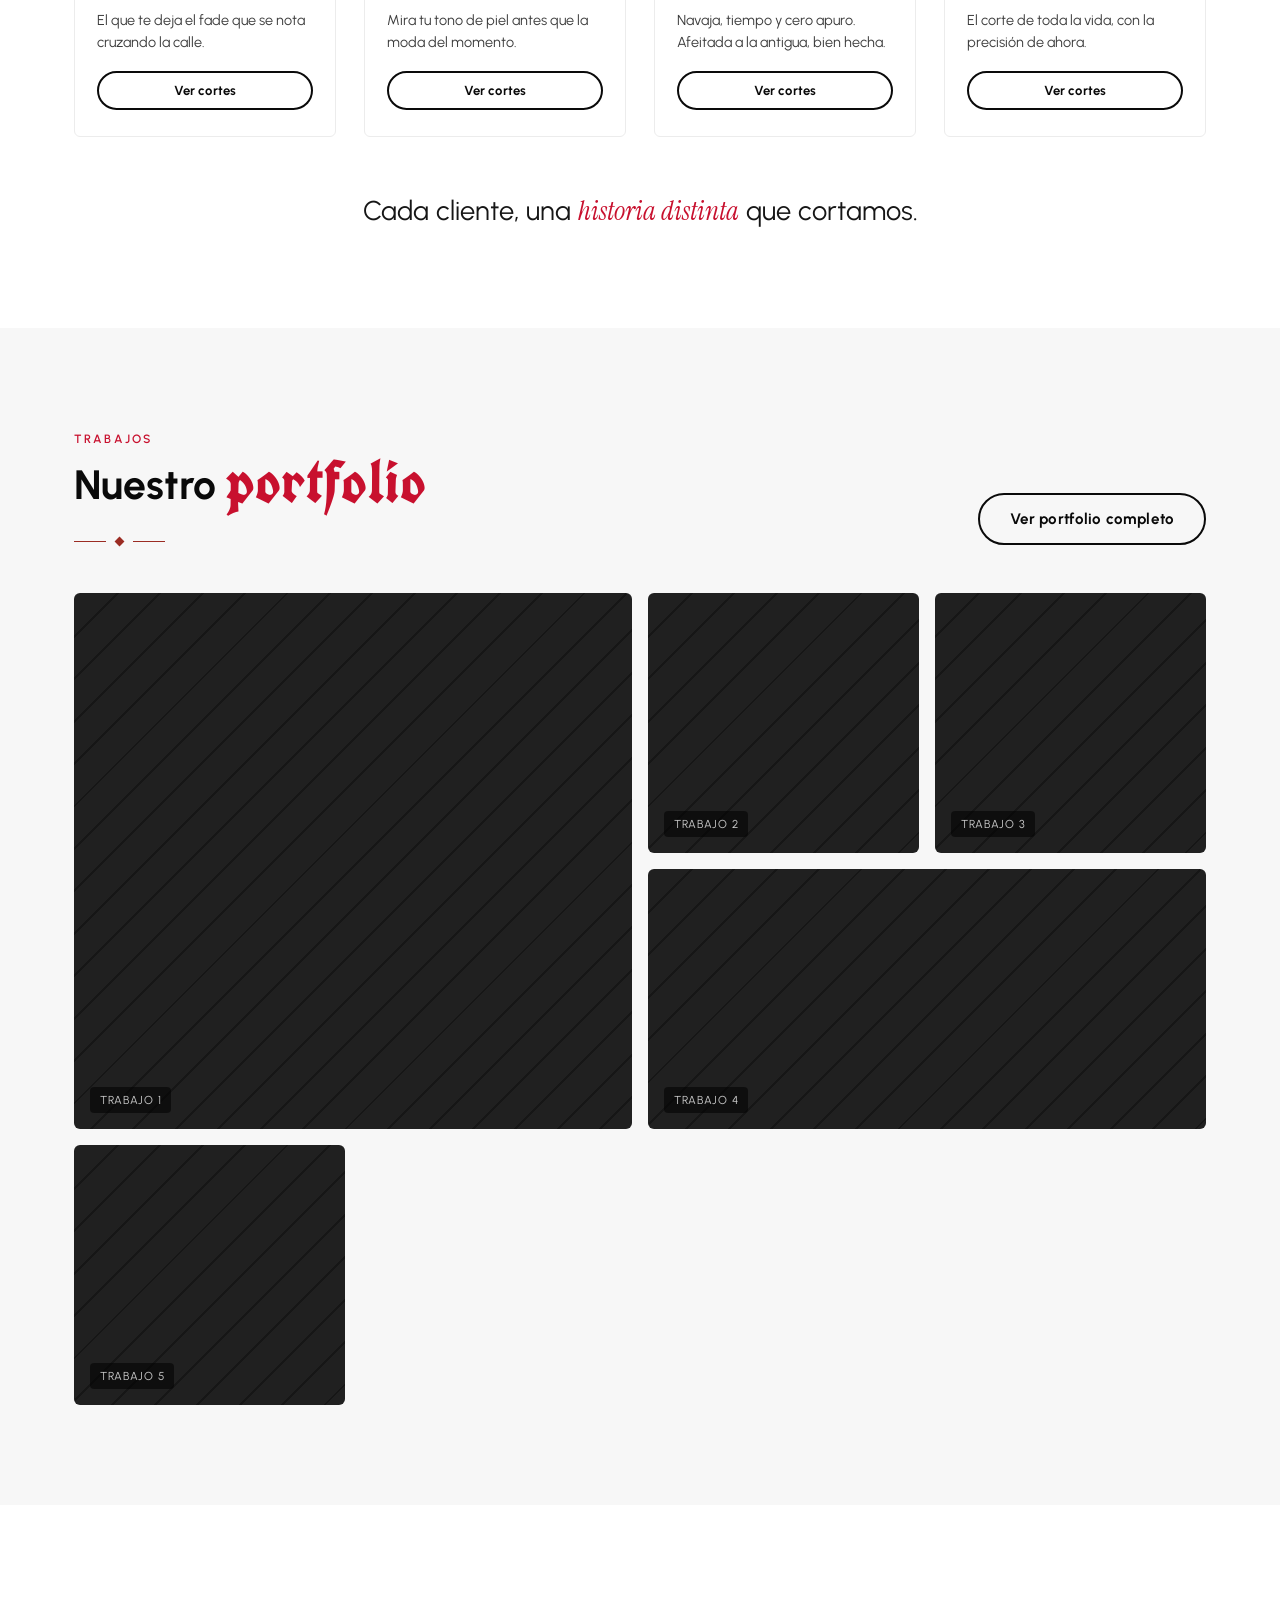
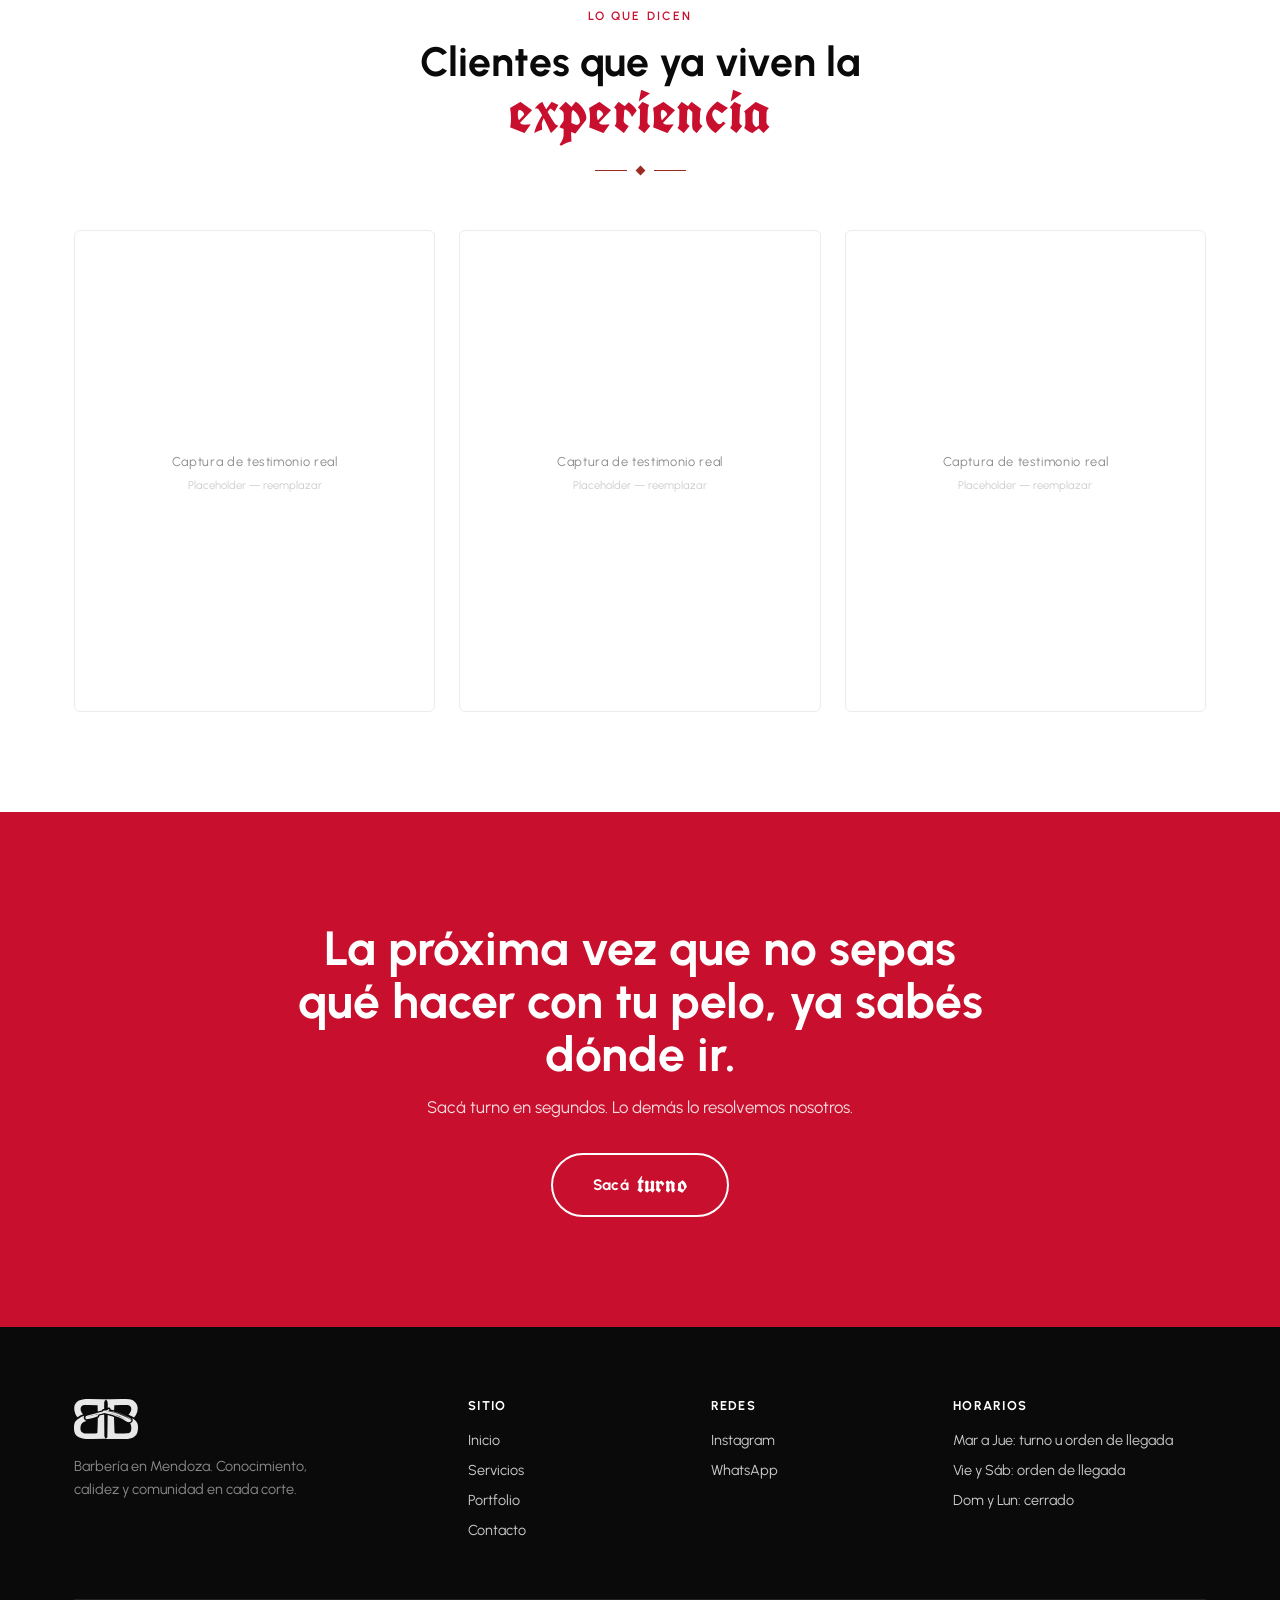
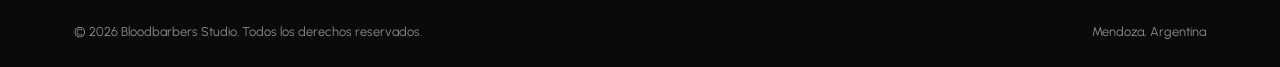
==== commit 85a606e6: "Ajustes de diseño y layout" ====
--- a/index.html
+++ b/index.html
@@ -105,17 +105,6 @@
         <p>Así es cada turno, del primer minuto al último.</p>
       </div>
 
-      <div class="pilares-proof">
-        <div>
-          <strong>100%</strong>
-          <span>Atención personalizada</span>
-        </div>
-        <div>
-          <strong>3+</strong>
-          <span>Barberos especializados</span>
-        </div>
-      </div>
-
       <div class="pilares-grid">
         <div class="pilar-card">
           <span class="pilar-index">01</span>
@@ -133,6 +122,17 @@
           <span class="pilar-index">03</span>
           <h3>Ejecutamos</h3>
           <p>Ahí entra la técnica, para que salga justo lo que hablamos. Sin sorpresas en el espejo.</p>
+        </div>
+      </div>
+
+      <div class="pilares-proof">
+        <div>
+          <strong>100%</strong>
+          <span>Atención personalizada</span>
+        </div>
+        <div>
+          <strong>3+</strong>
+          <span>Barberos especializados</span>
         </div>
       </div>
     </div>
--- a/css/style.css
+++ b/css/style.css
@@ -287,6 +287,12 @@
   height: 84.4px;
 }
 
+@media (min-width: 861px) {
+  .logo-img-header {
+    height: 56px;
+  }
+}
+
 .logo-img-footer {
   height: 40px;
 }
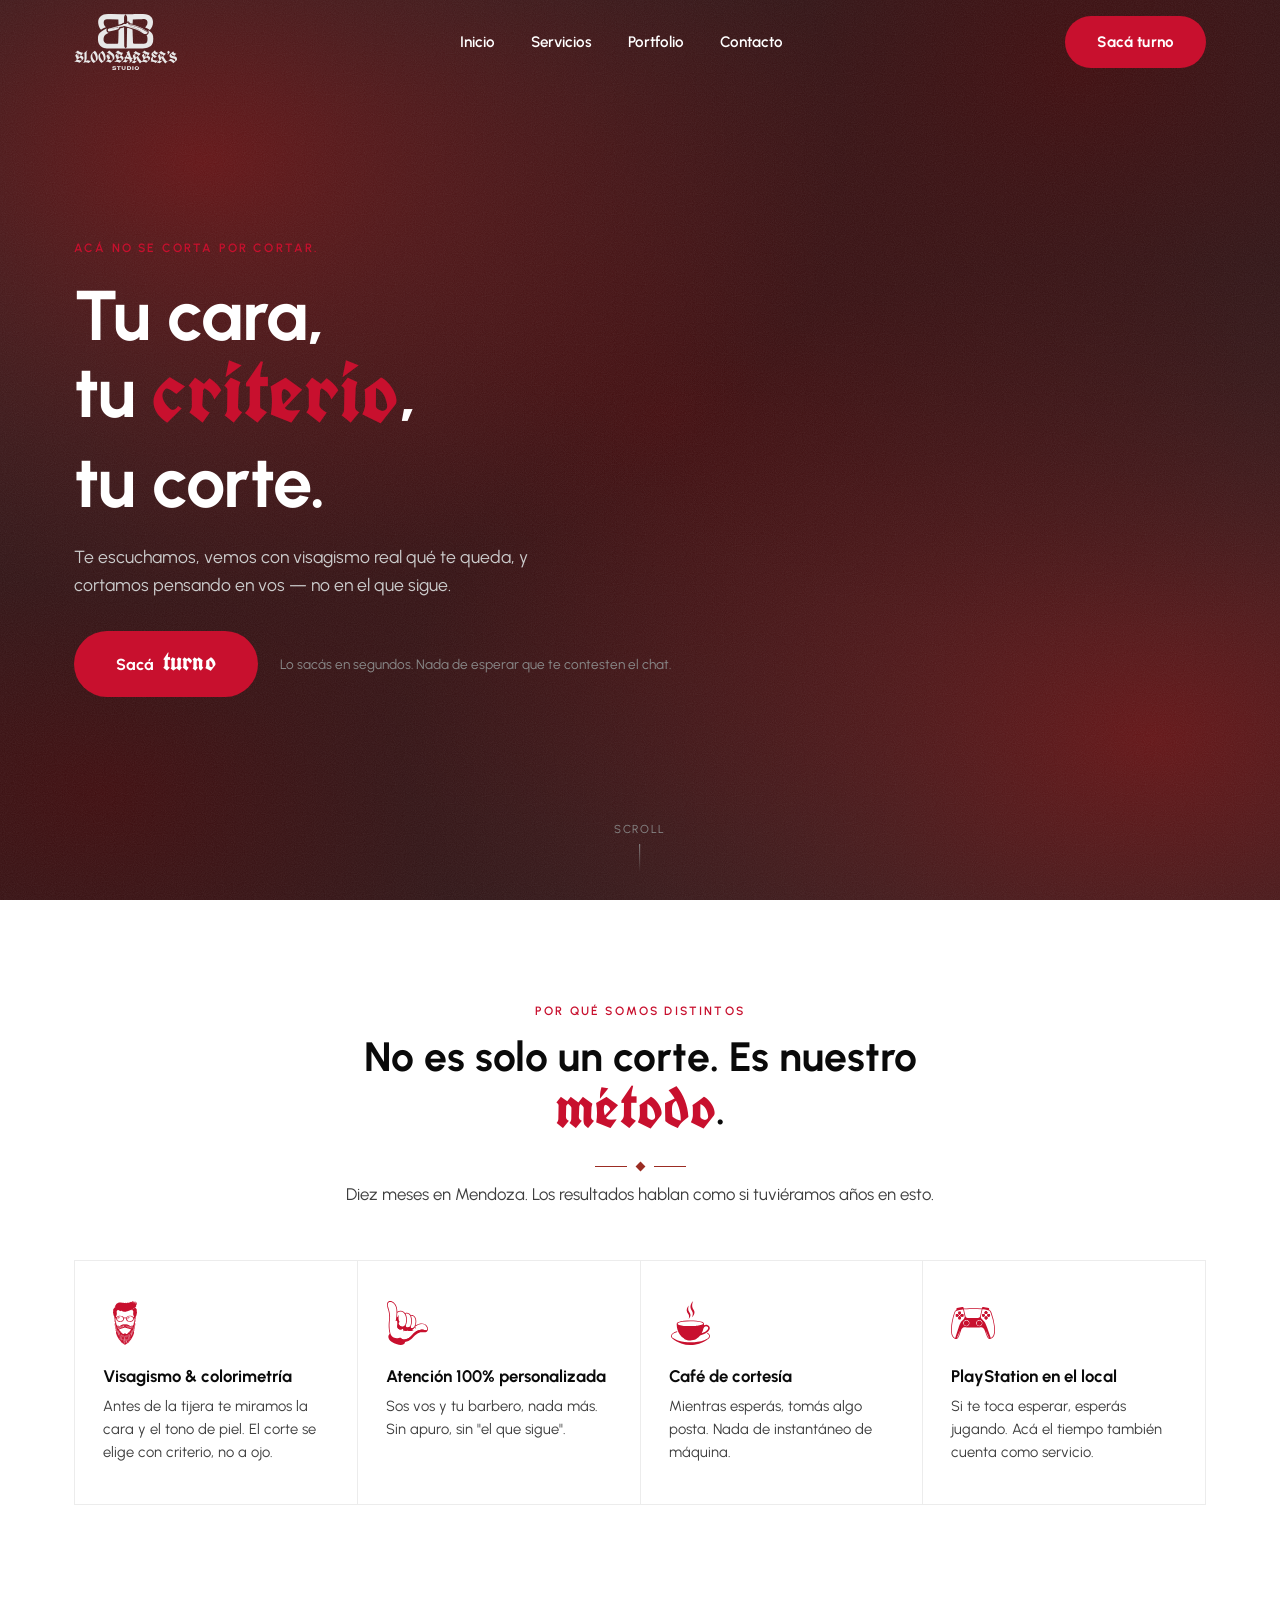
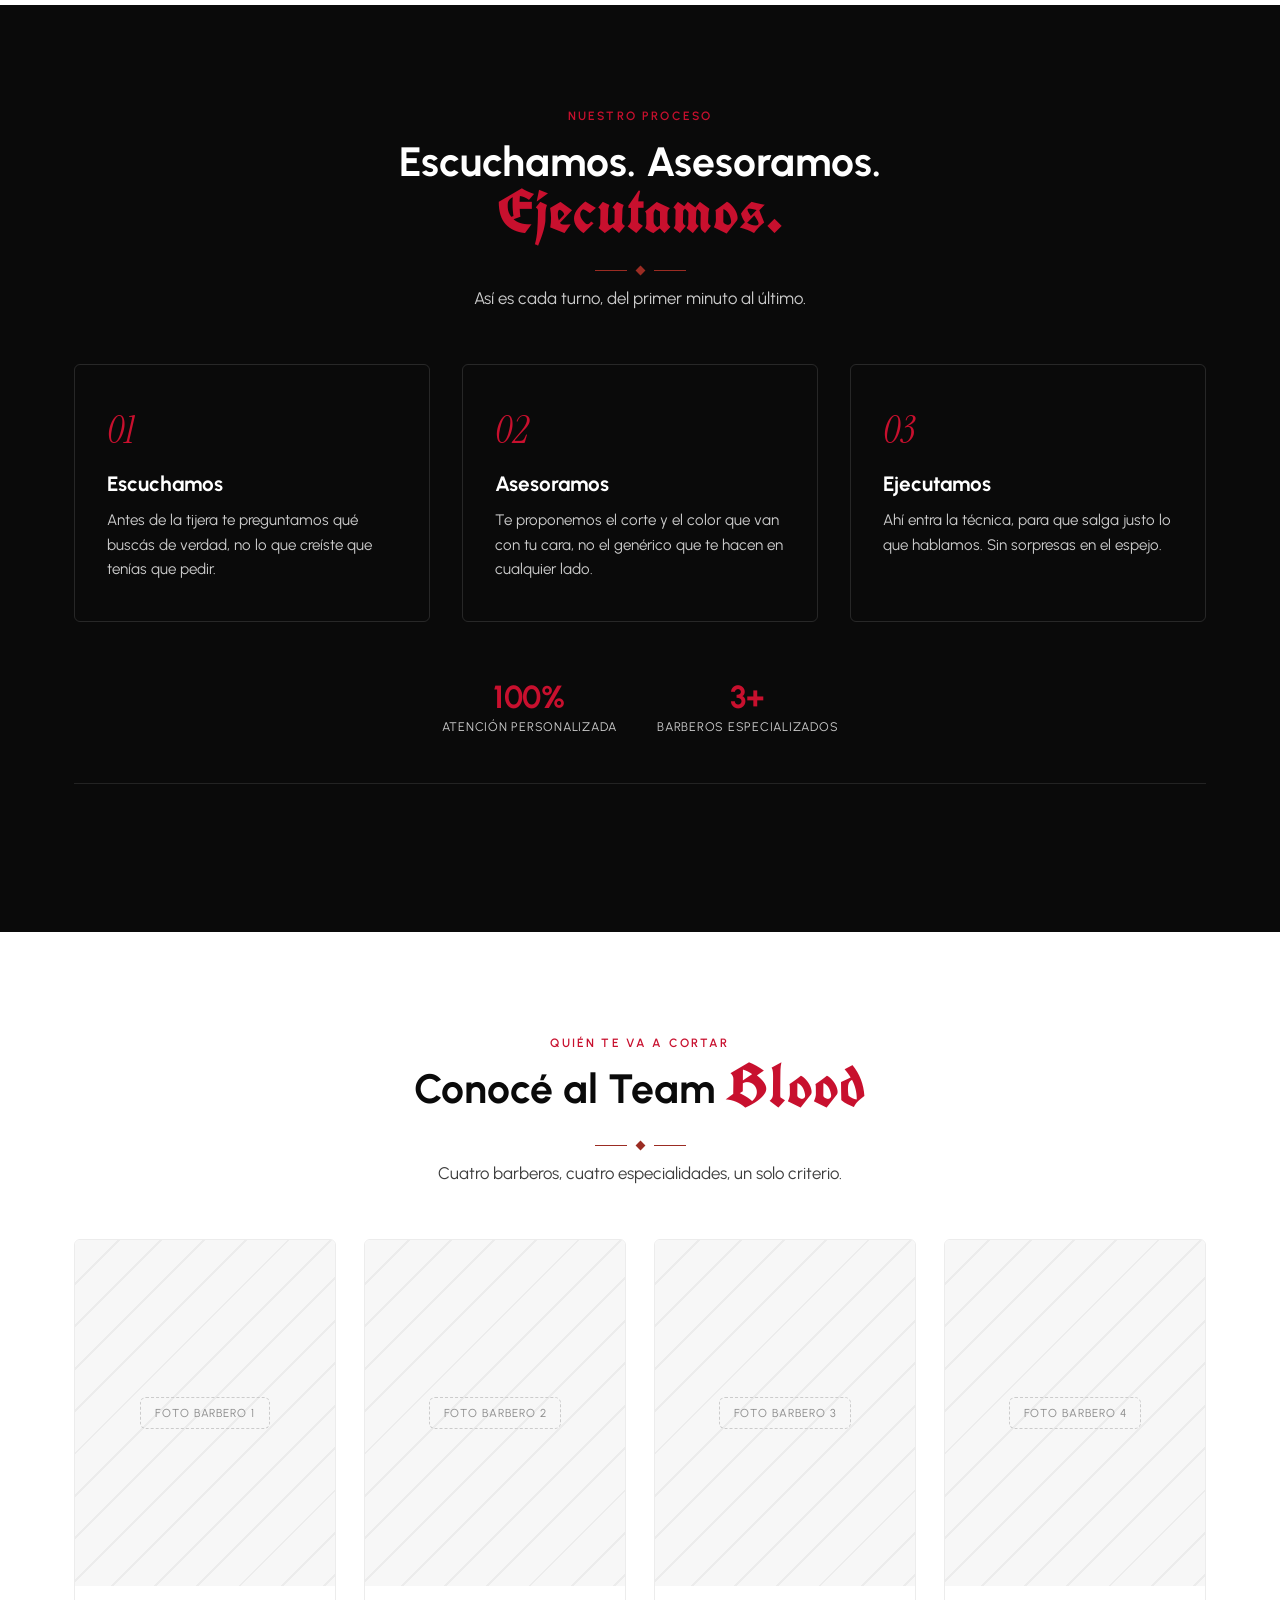
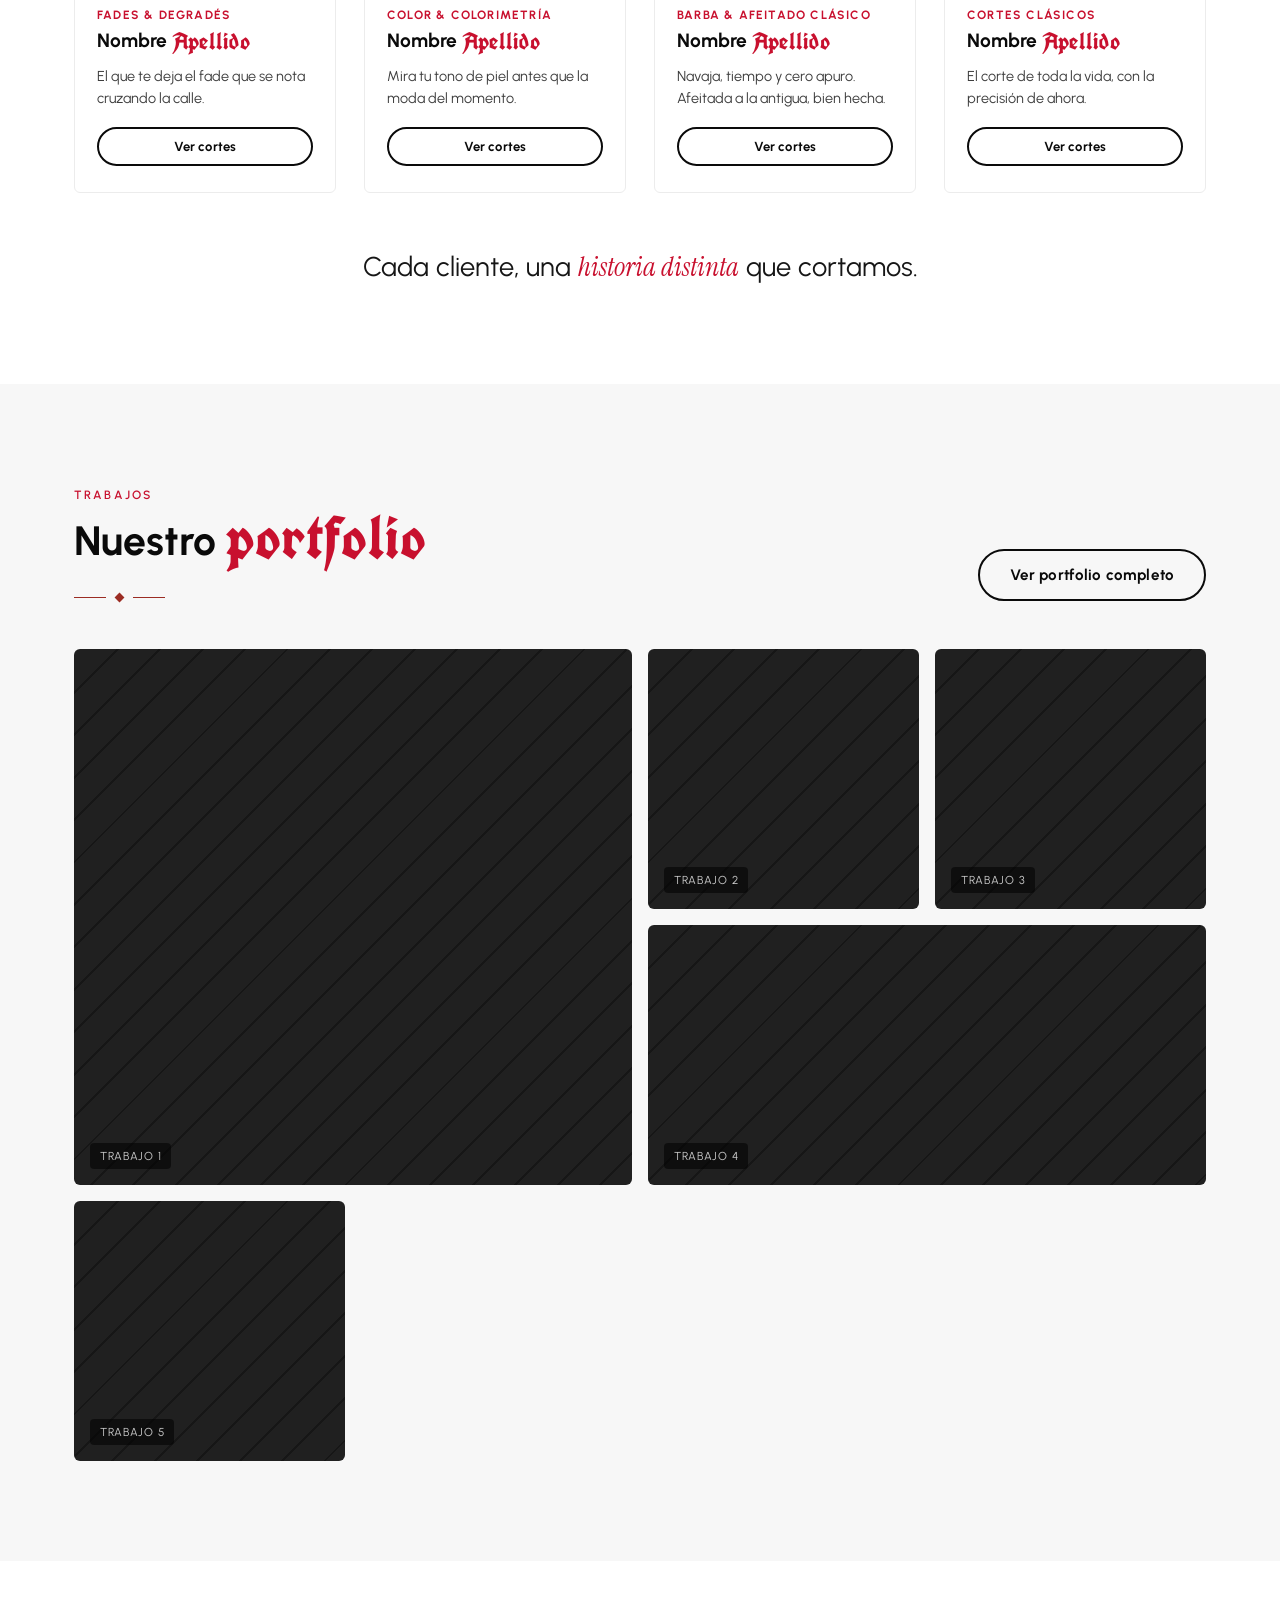
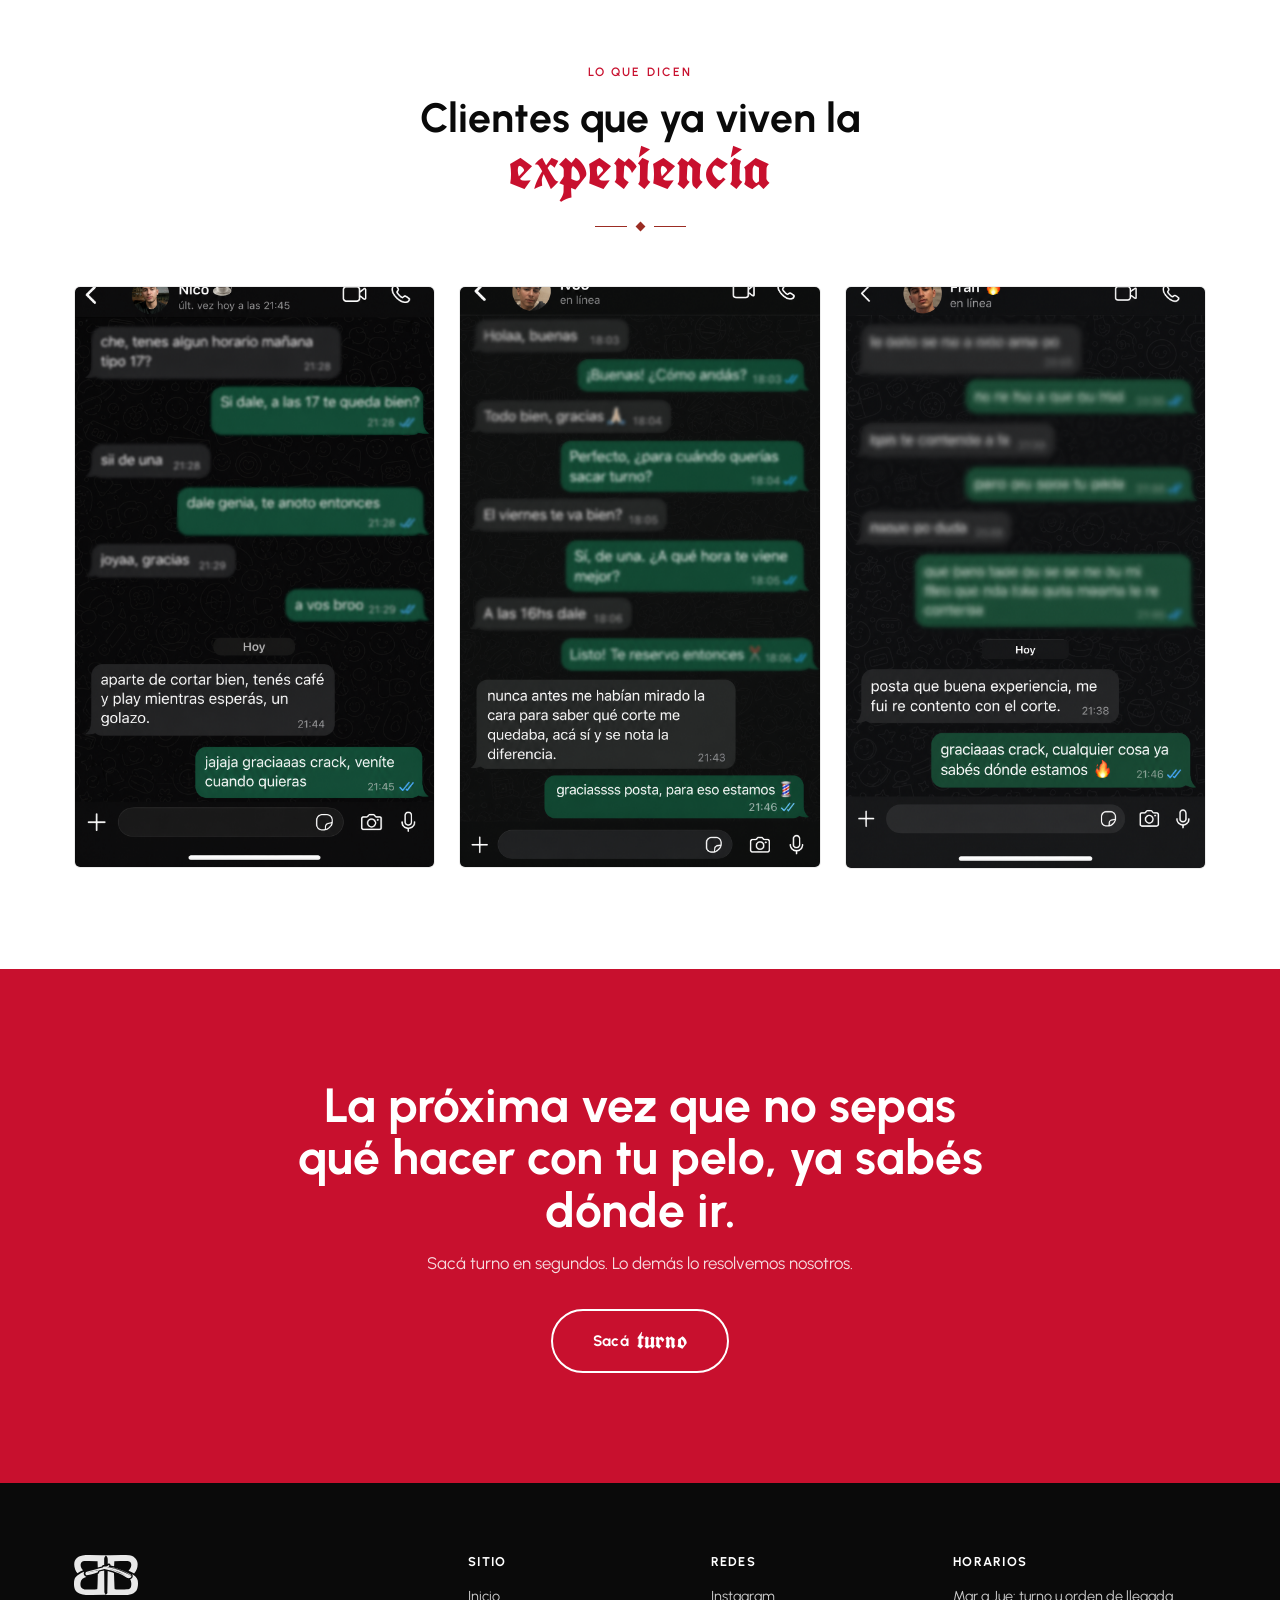
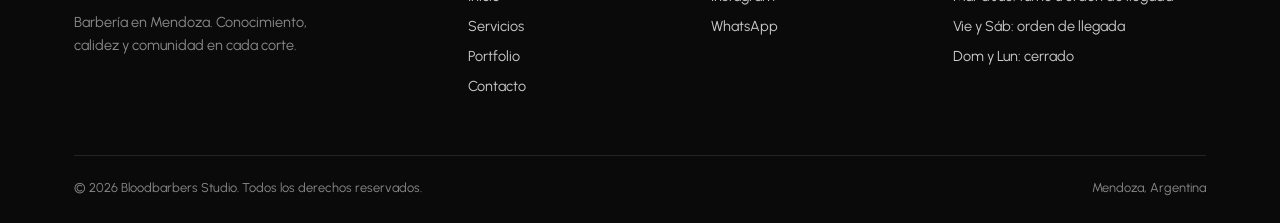
==== commit 21dc36d1: "Creacion de seccion servicios" ====
--- a/index.html
+++ b/index.html
@@ -227,22 +227,13 @@
 
       <div class="testi-grid">
         <div class="testi-card">
-          <div>
-            <span>Captura de testimonio real</span>
-            <small>Placeholder — reemplazar</small>
-          </div>
+          <img src="assets/img/test1.png" alt="Testimonio de cliente">
         </div>
         <div class="testi-card">
-          <div>
-            <span>Captura de testimonio real</span>
-            <small>Placeholder — reemplazar</small>
-          </div>
+          <img src="assets/img/test2.png" alt="Testimonio de cliente">
         </div>
         <div class="testi-card">
-          <div>
-            <span>Captura de testimonio real</span>
-            <small>Placeholder — reemplazar</small>
-          </div>
+          <img src="assets/img/test3.png" alt="Testimonio de cliente">
         </div>
       </div>
     </div>
--- a/css/style.css
+++ b/css/style.css
@@ -10,6 +10,7 @@
   --color-white: #ffffff;
   --color-gray-50: #f7f7f7;
   --color-gray-100: #ececec;
+  --color-gray-200: #e8e8e8;
   --color-gray-300: #cccccc;
   --color-gray-500: #8a8a8a;
   --color-gray-700: #3d3d3d;
@@ -326,6 +327,10 @@
   width: 100%;
 }
 
+.nav-links a[aria-current="page"]::after {
+  width: 100%;
+}
+
 .nav-actions {
   display: flex;
   align-items: center;
@@ -597,6 +602,7 @@
   justify-content: center;
   flex-wrap: wrap;
   gap: 40px;
+  margin-top: 56px;
   margin-bottom: 48px;
   padding-bottom: 48px;
   border-bottom: 1px solid rgba(255, 255, 255, 0.1);
@@ -788,25 +794,15 @@
   background: var(--color-white);
   border: 1px solid var(--color-gray-100);
   border-radius: var(--radius);
-  aspect-ratio: 3 / 4;
-  display: flex;
-  align-items: center;
-  justify-content: center;
-  text-align: center;
-  padding: 24px;
-}
-
-.testi-card span {
-  font-size: 0.8rem;
-  color: var(--color-gray-500);
-  letter-spacing: 0.05em;
-}
-
-.testi-card small {
-  display: block;
-  margin-top: 8px;
-  font-size: 0.7rem;
-  color: var(--color-gray-300);
+  aspect-ratio: 9 / 14.5;
+  overflow: hidden;
+}
+
+.testi-card img {
+  width: 100%;
+  height: 100%;
+  object-fit: cover;
+  object-position: bottom;
 }
 
 /* CTA final */
@@ -888,6 +884,153 @@
   color: var(--color-gray-500);
   flex-wrap: wrap;
   gap: 12px;
+}
+
+/* ==========================================================================
+   Servicios
+   ========================================================================== */
+
+.hero-servicios {
+  padding: 128px 20px 70px;
+  background: var(--hero-base);
+  color: var(--color-white);
+}
+
+.hero-servicios-inner {
+  max-width: 620px;
+  display: flex;
+  flex-direction: column;
+  align-items: flex-start;
+  text-align: left;
+  gap: 18px;
+}
+
+.hero-servicios h1 {
+  font-size: clamp(2.4rem, 5vw, 3.6rem);
+  letter-spacing: -0.01em;
+}
+
+@media (min-width: 640px) {
+  .hero-servicios {
+    padding: 148px 24px 90px;
+  }
+
+  .hero-servicios-inner {
+    gap: 22px;
+  }
+}
+
+.servicios-cascada {
+  background: var(--color-white);
+}
+
+.servicios-list {
+  max-width: 760px;
+  margin: 0 auto;
+}
+
+.servicio-card {
+  border-radius: var(--radius);
+  padding: 40px 36px;
+}
+
+.servicio-head {
+  display: flex;
+  align-items: baseline;
+  justify-content: space-between;
+  flex-wrap: wrap;
+  gap: 20px;
+  margin-bottom: 14px;
+}
+
+.servicio-nombre {
+  font-family: var(--font-gothic);
+  font-weight: 700;
+  color: var(--color-red);
+  font-size: 1.9rem;
+  line-height: 1;
+  letter-spacing: 0.01em;
+}
+
+.servicio-precio {
+  font-family: var(--font-body);
+  font-weight: 800;
+  font-size: 1.3rem;
+  white-space: nowrap;
+}
+
+.servicio-precio.precio-gotico {
+  font-family: var(--font-gothic);
+  font-weight: 700;
+  color: var(--color-red);
+  font-size: 1.6rem;
+  letter-spacing: 0.01em;
+}
+
+.servicio-card p {
+  font-size: 0.98rem;
+  line-height: 1.6;
+}
+
+.servicio-card--1,
+.servicio-card--2 {
+  color: var(--color-gray-700);
+  border: 1px solid var(--color-gray-100);
+}
+
+.servicio-card--1 {
+  background: var(--color-gray-50);
+}
+
+.servicio-card--2 {
+  background: var(--color-gray-200);
+}
+
+.servicio-card--3,
+.servicio-card--4 {
+  color: var(--color-gray-300);
+  border: 1px solid rgba(255, 255, 255, 0.12);
+}
+
+.servicio-card--3 {
+  background: var(--color-gray-900);
+}
+
+.servicio-card--4 {
+  background: var(--hero-base);
+}
+
+.servicio-card--3 .servicio-precio,
+.servicio-card--4 .servicio-precio {
+  color: var(--color-white);
+}
+
+.servicio-connector {
+  display: flex;
+  flex-direction: column;
+  align-items: center;
+  gap: 6px;
+  padding: 14px 0;
+}
+
+.servicio-connector .line {
+  width: 1px;
+  height: 20px;
+  background: var(--color-red-ornamental);
+}
+
+.servicio-connector .diamond {
+  width: 7px;
+  height: 7px;
+  flex-shrink: 0;
+  background: var(--color-red-ornamental);
+  transform: rotate(45deg);
+}
+
+@media (max-width: 860px) {
+  .servicio-card {
+    padding: 28px 24px;
+  }
 }
 
 /* ==========================================================================
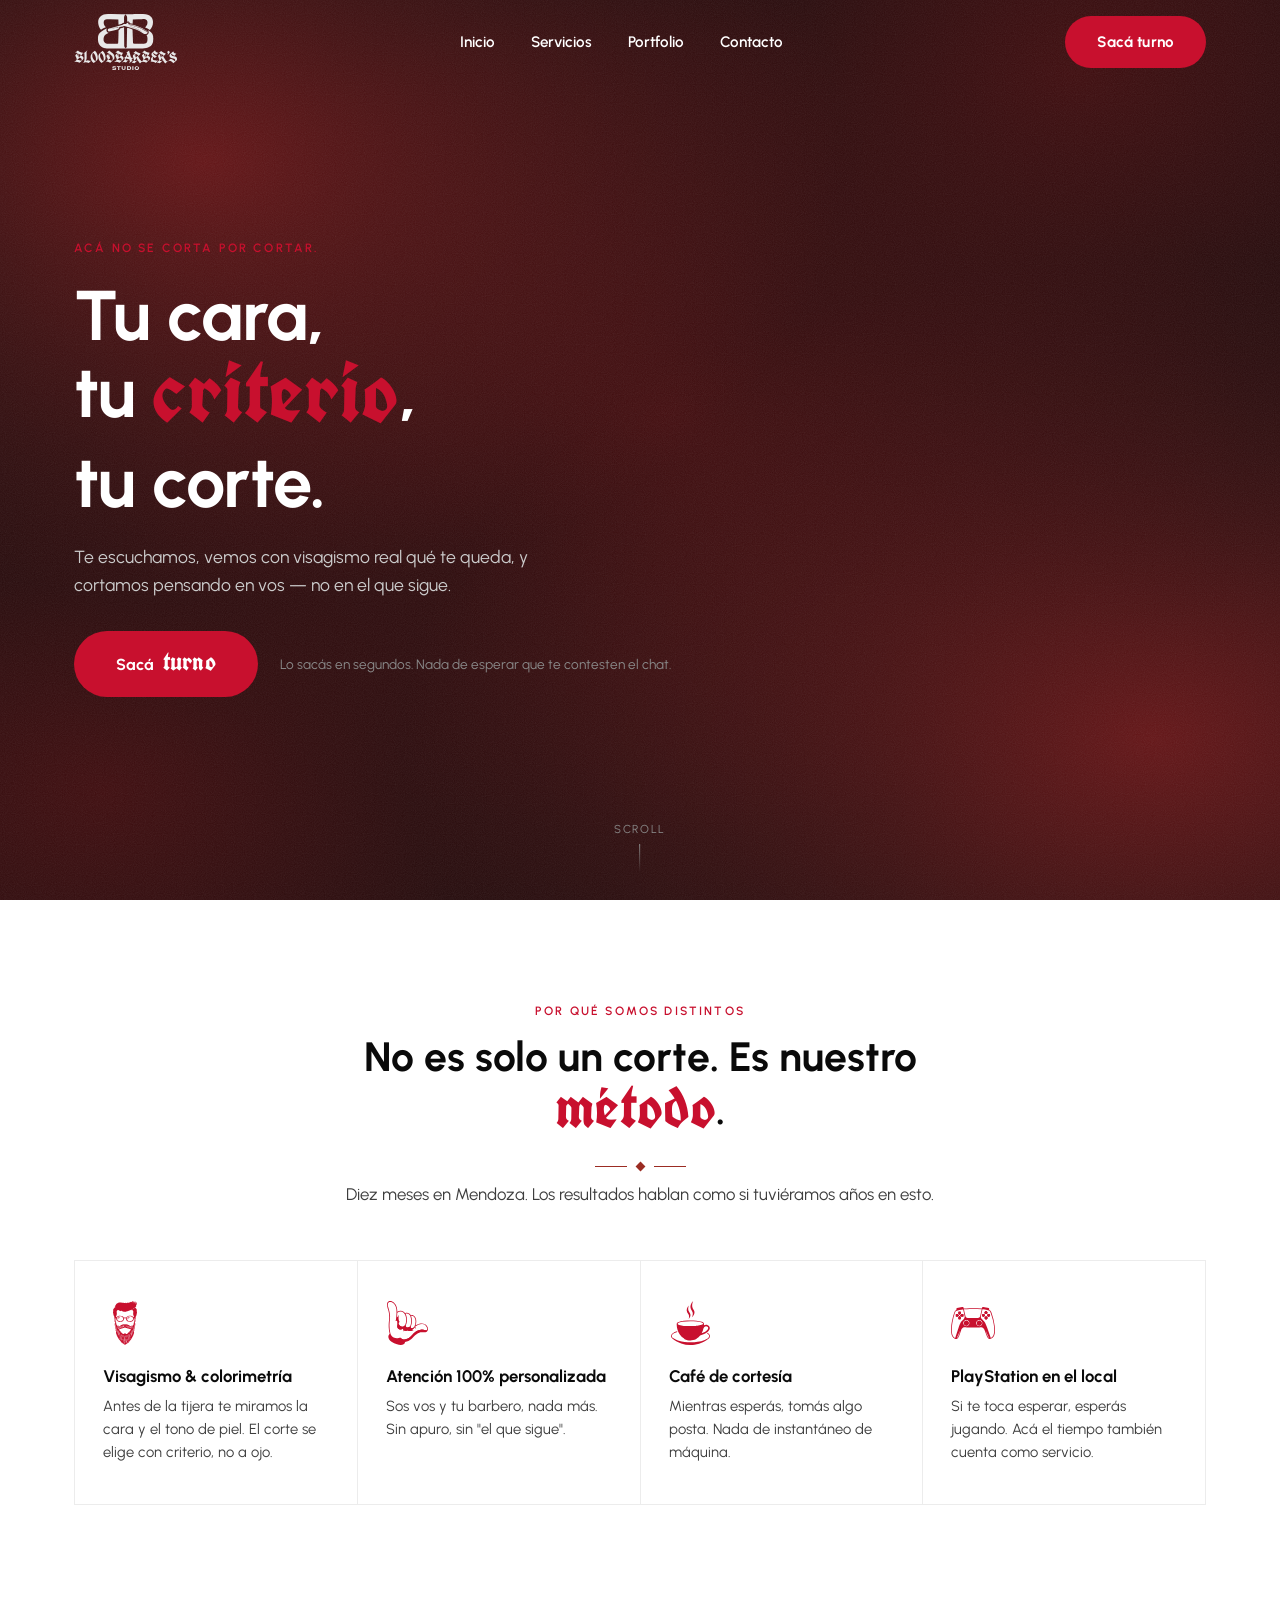
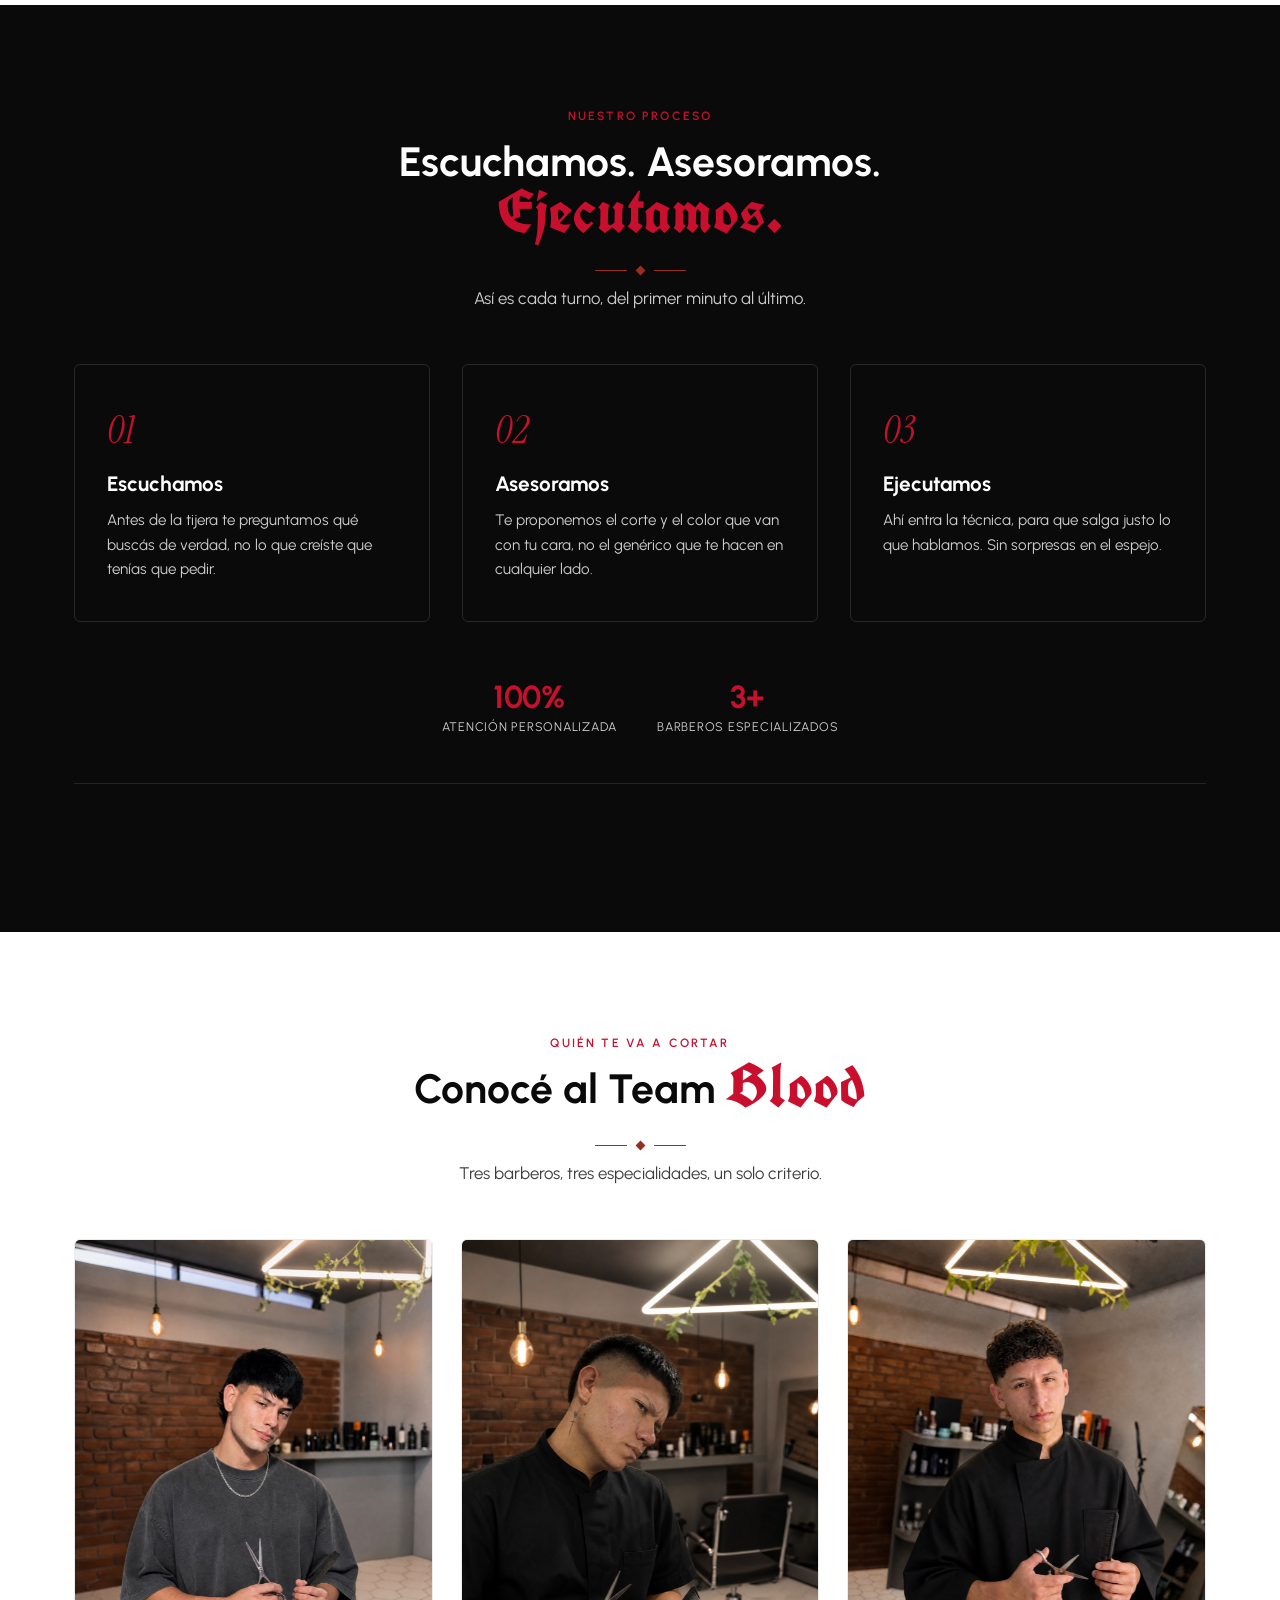
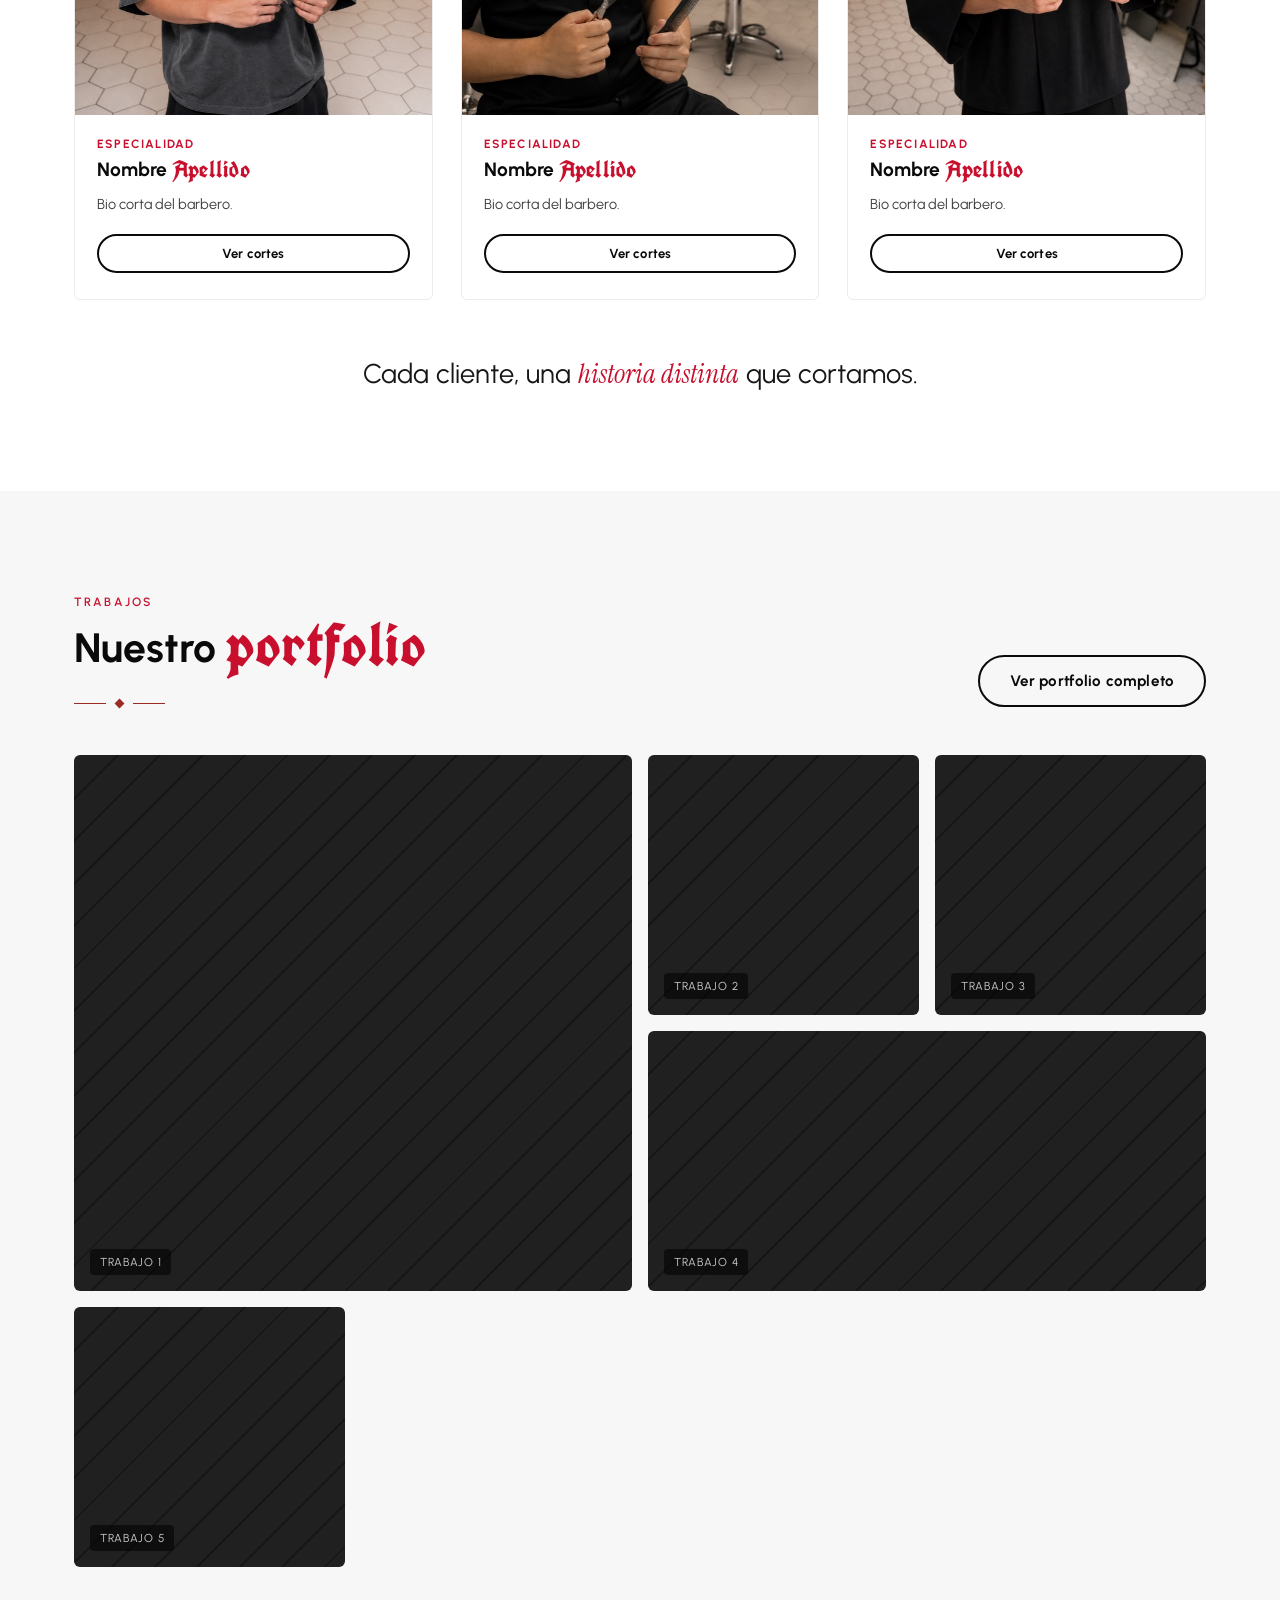
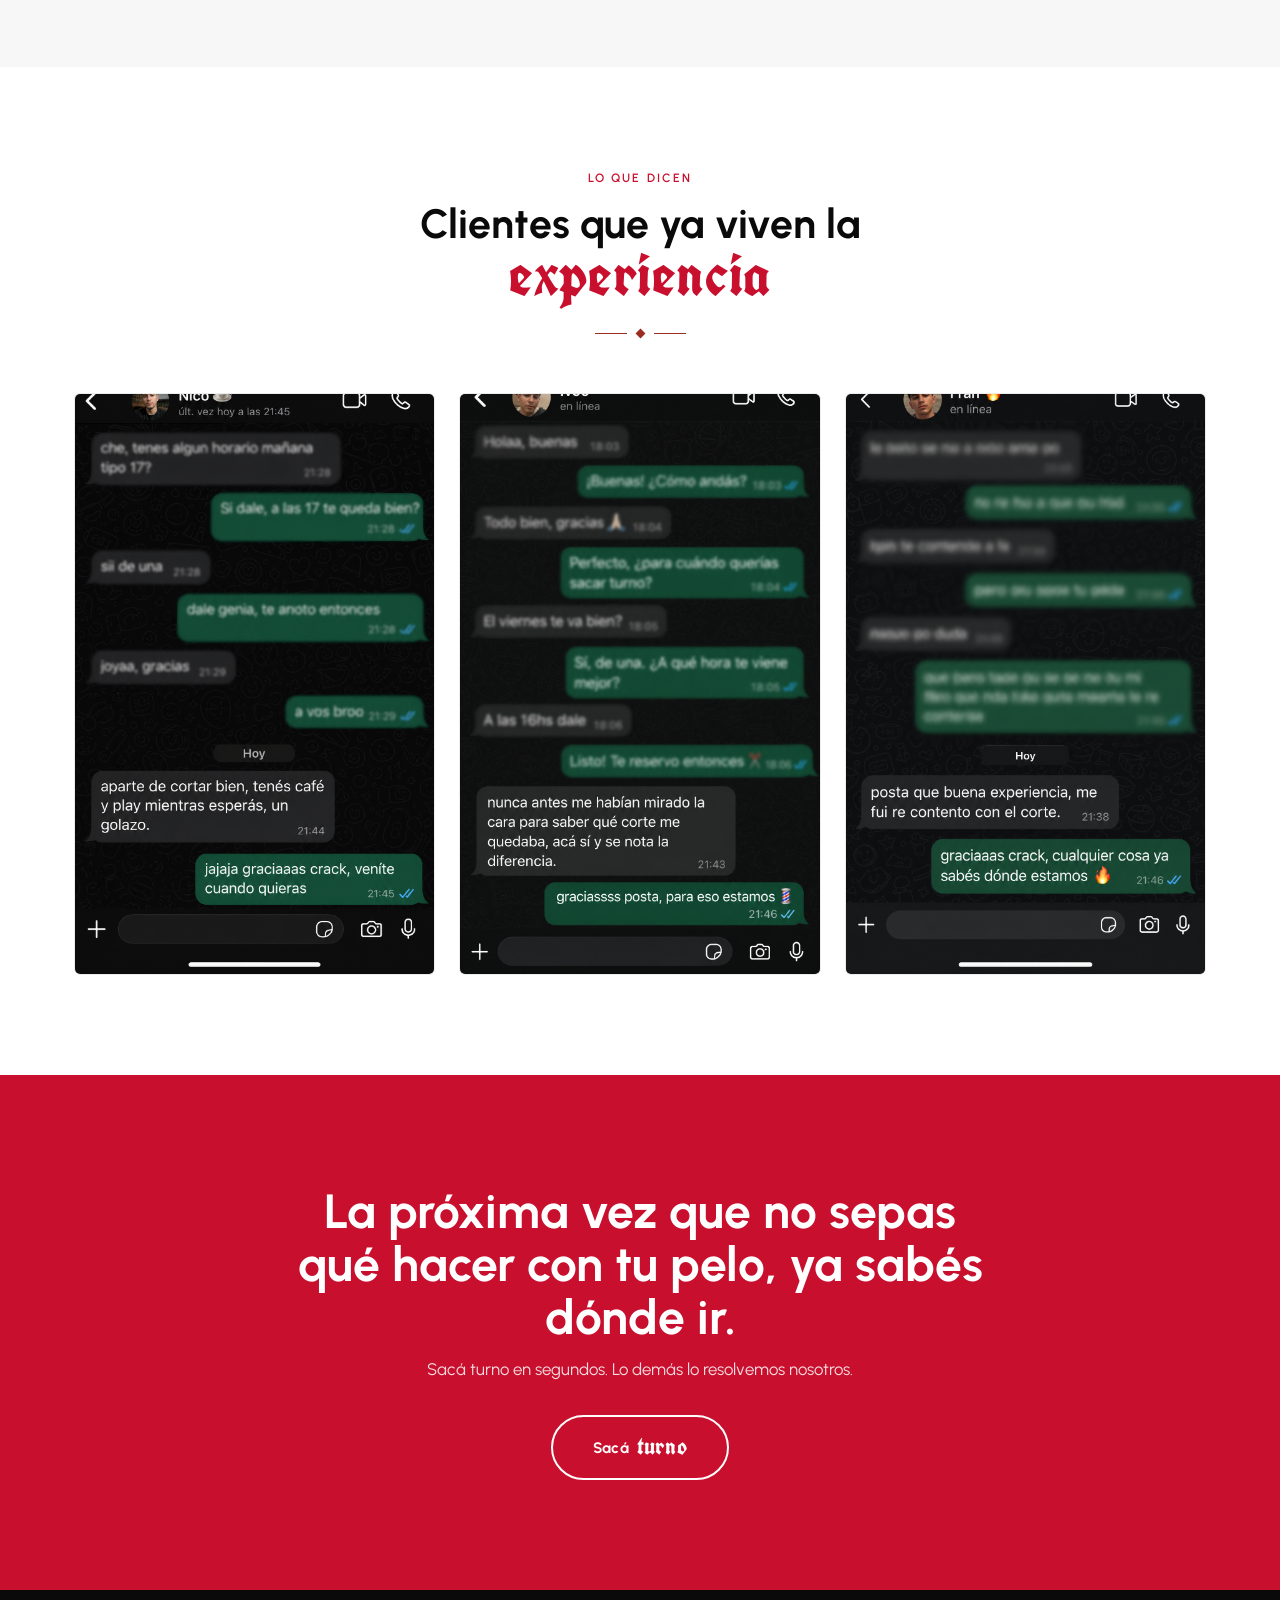
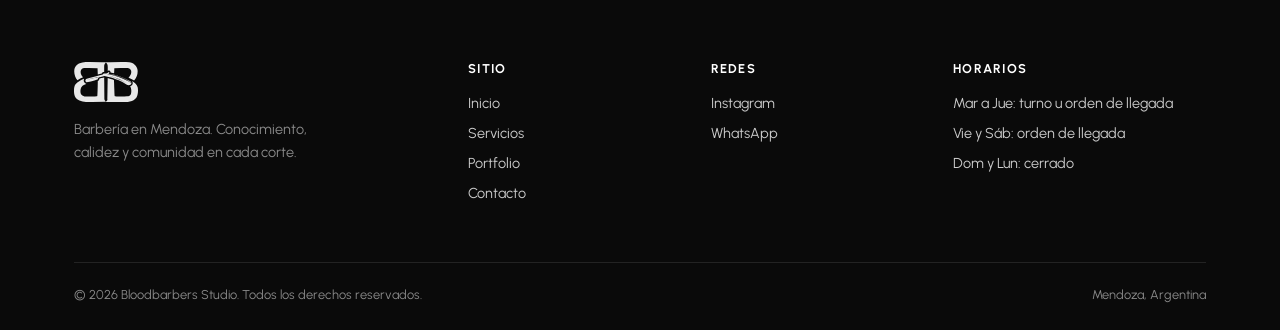
==== commit 924f7f28: "fix fotos barberos" ====
--- a/index.html
+++ b/index.html
@@ -145,47 +145,37 @@
         <span class="eyebrow">Quién te va a cortar</span>
         <h2>Conocé al Team <span class="gothic-word">Blood</span></h2>
         <div class="title-divider"><span class="line"></span><span class="diamond"></span><span class="line"></span></div>
-        <p>Cuatro barberos, cuatro especialidades, un solo criterio.</p>
+        <p>Tres barberos, tres especialidades, un solo criterio.</p>
       </div>
 
       <div class="team-grid">
         <article class="team-card">
-          <div class="team-photo"><span>Foto barbero 1</span></div>
+          <div class="team-photo"><img src="assets/img/barb1.jpg" alt="Foto barbero 1"></div>
           <div class="team-info">
-            <span class="specialty">Fades &amp; degradés</span>
+            <span class="specialty">Especialidad</span>
             <h3>Nombre <span class="gothic-accent">Apellido</span></h3>
-            <p>El que te deja el fade que se nota cruzando la calle.</p>
+            <p>Bio corta del barbero.</p>
             <a href="portfolio.html?barbero=nombre-apellido" class="btn btn-outline">Ver cortes</a>
           </div>
         </article>
 
         <article class="team-card">
-          <div class="team-photo"><span>Foto barbero 2</span></div>
+          <div class="team-photo"><img src="assets/img/barb2v2.jpg" alt="Foto barbero 2"></div>
           <div class="team-info">
-            <span class="specialty">Color &amp; colorimetría</span>
+            <span class="specialty">Especialidad</span>
             <h3>Nombre <span class="gothic-accent">Apellido</span></h3>
-            <p>Mira tu tono de piel antes que la moda del momento.</p>
+            <p>Bio corta del barbero.</p>
             <a href="portfolio.html?barbero=nombre-apellido-2" class="btn btn-outline">Ver cortes</a>
           </div>
         </article>
 
         <article class="team-card">
-          <div class="team-photo"><span>Foto barbero 3</span></div>
+          <div class="team-photo"><img src="assets/img/barb3.jpg" alt="Foto barbero 3"></div>
           <div class="team-info">
-            <span class="specialty">Barba &amp; afeitado clásico</span>
+            <span class="specialty">Especialidad</span>
             <h3>Nombre <span class="gothic-accent">Apellido</span></h3>
-            <p>Navaja, tiempo y cero apuro. Afeitada a la antigua, bien hecha.</p>
+            <p>Bio corta del barbero.</p>
             <a href="portfolio.html?barbero=nombre-apellido-3" class="btn btn-outline">Ver cortes</a>
-          </div>
-        </article>
-
-        <article class="team-card">
-          <div class="team-photo"><span>Foto barbero 4</span></div>
-          <div class="team-info">
-            <span class="specialty">Cortes clásicos</span>
-            <h3>Nombre <span class="gothic-accent">Apellido</span></h3>
-            <p>El corte de toda la vida, con la precisión de ahora.</p>
-            <a href="portfolio.html?barbero=nombre-apellido-4" class="btn btn-outline">Ver cortes</a>
           </div>
         </article>
       </div>
--- a/css/style.css
+++ b/css/style.css
@@ -20,7 +20,7 @@
   --color-red-ornamental: #9b2c23;
 
   /* Hero mesh */
-  --hero-base: #211f20;
+  --hero-base: #0a0a0a;
   --hero-accent-mid: #641517;
   --hero-accent-deep: #3f0d0f;
 
@@ -687,20 +687,14 @@
 .team-photo {
   aspect-ratio: 3 / 4;
   background: repeating-linear-gradient(135deg, var(--color-gray-100) 0px, var(--color-gray-100) 2px, var(--color-gray-50) 2px, var(--color-gray-50) 30px);
-  display: flex;
-  align-items: center;
-  justify-content: center;
-}
-
-.team-photo span {
-  font-size: 0.72rem;
-  letter-spacing: 0.08em;
-  text-transform: uppercase;
-  color: var(--color-gray-500);
-  border: 1px dashed var(--color-gray-300);
-  padding: 8px 14px;
-  border-radius: var(--radius);
-  text-align: center;
+  overflow: hidden;
+}
+
+.team-photo img {
+  width: 100%;
+  height: 100%;
+  object-fit: cover;
+  display: block;
 }
 
 .team-info {
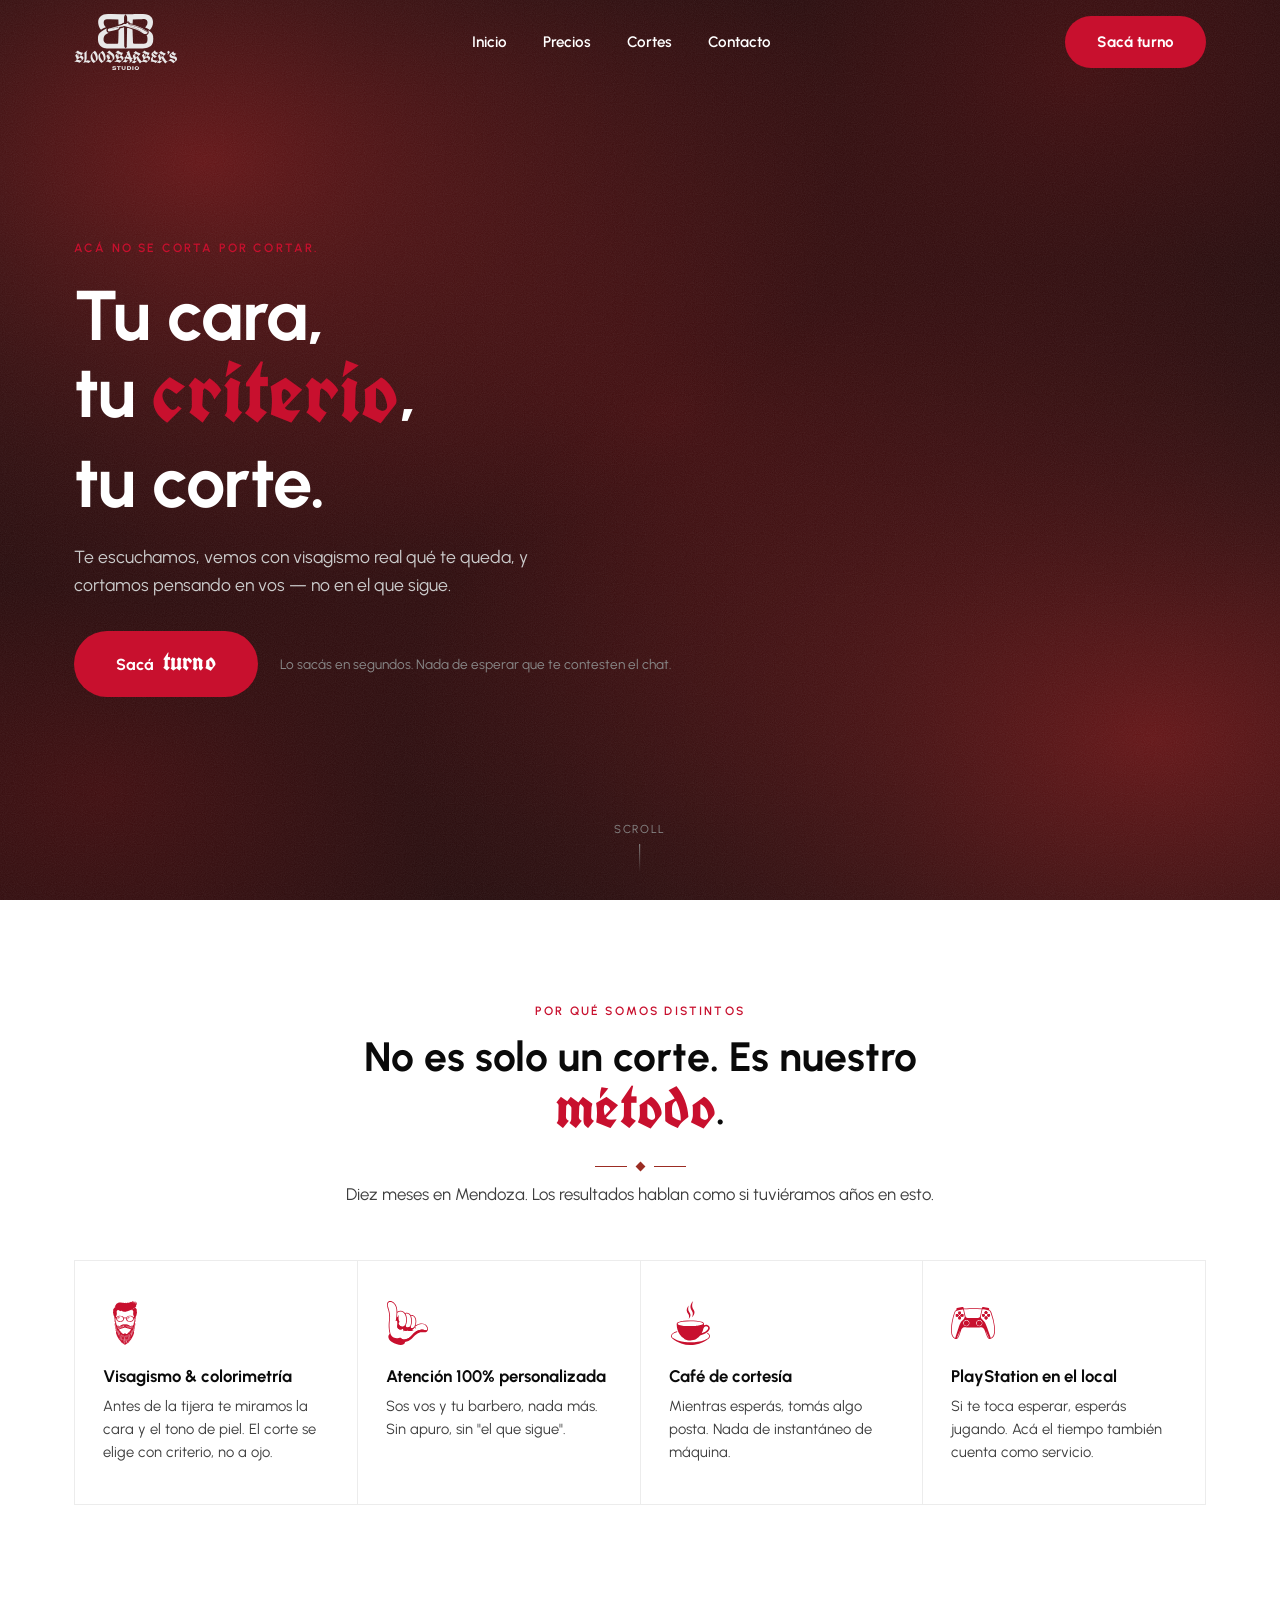
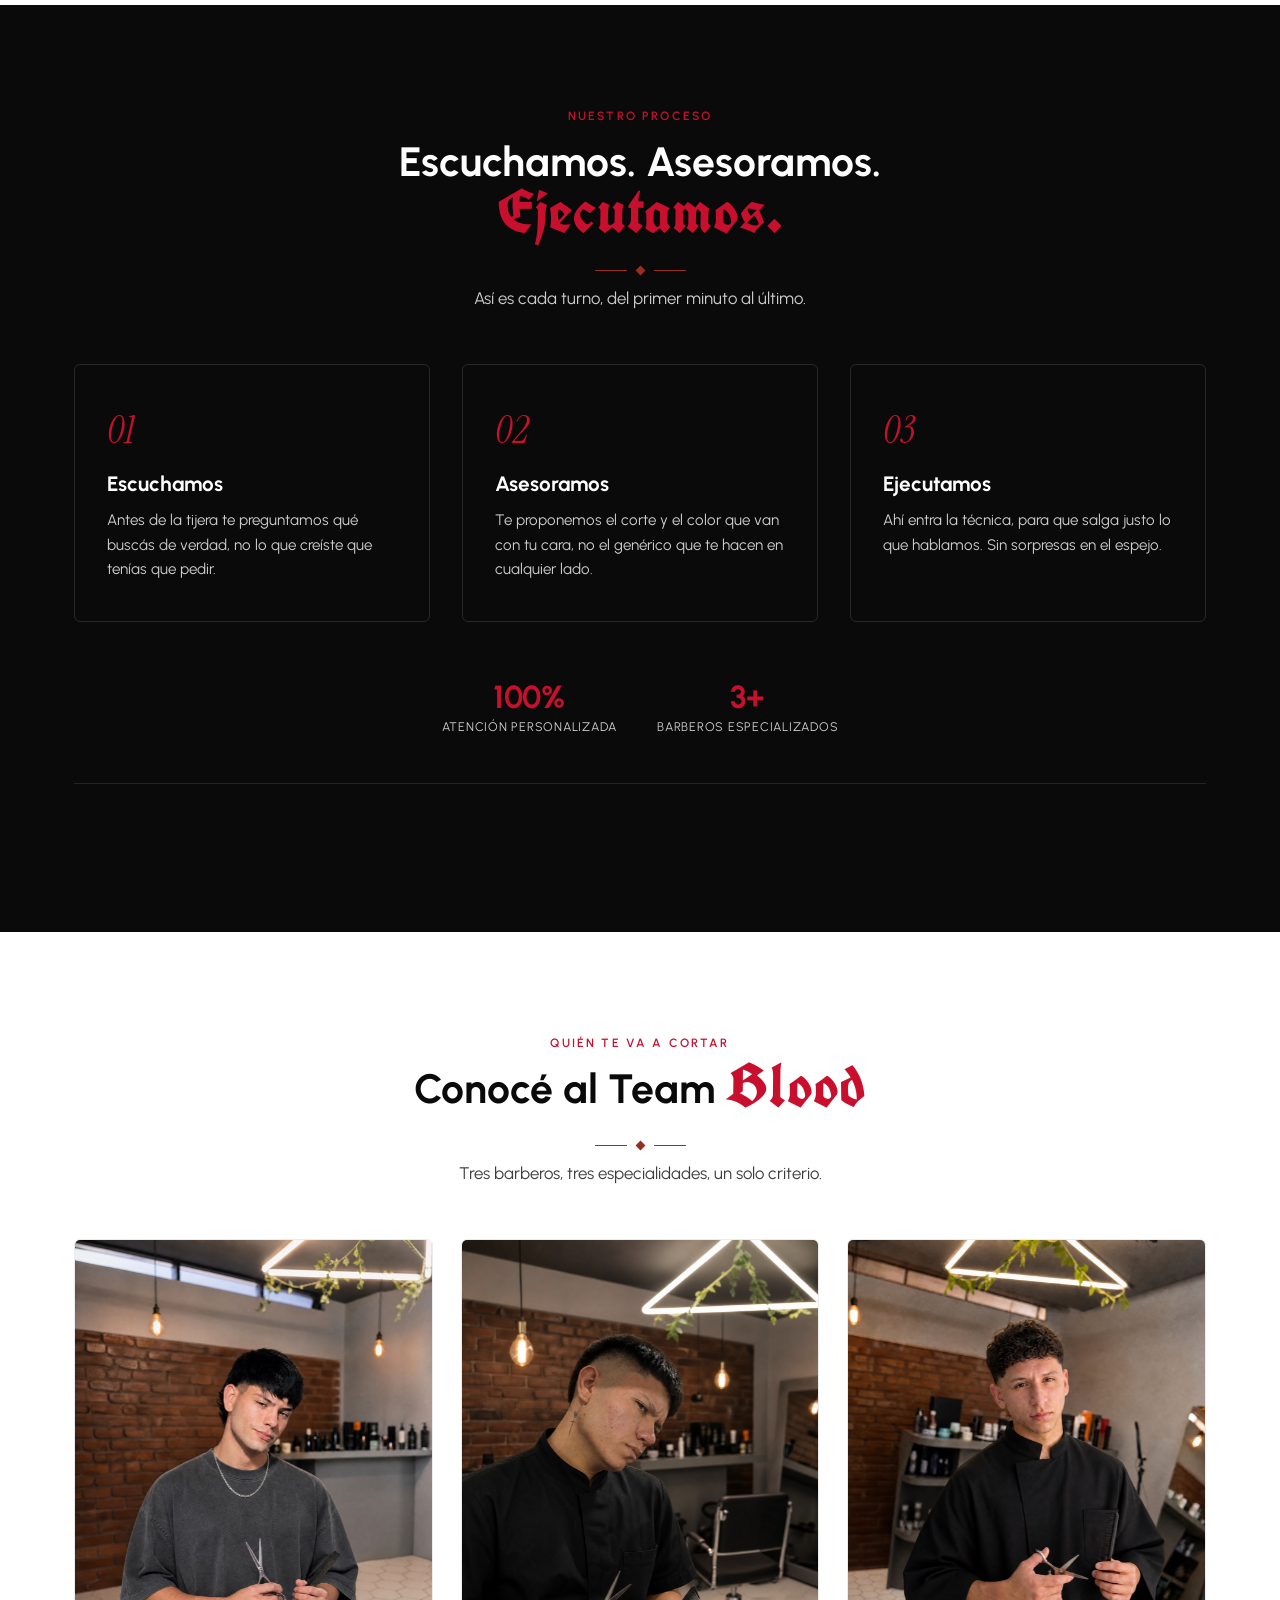
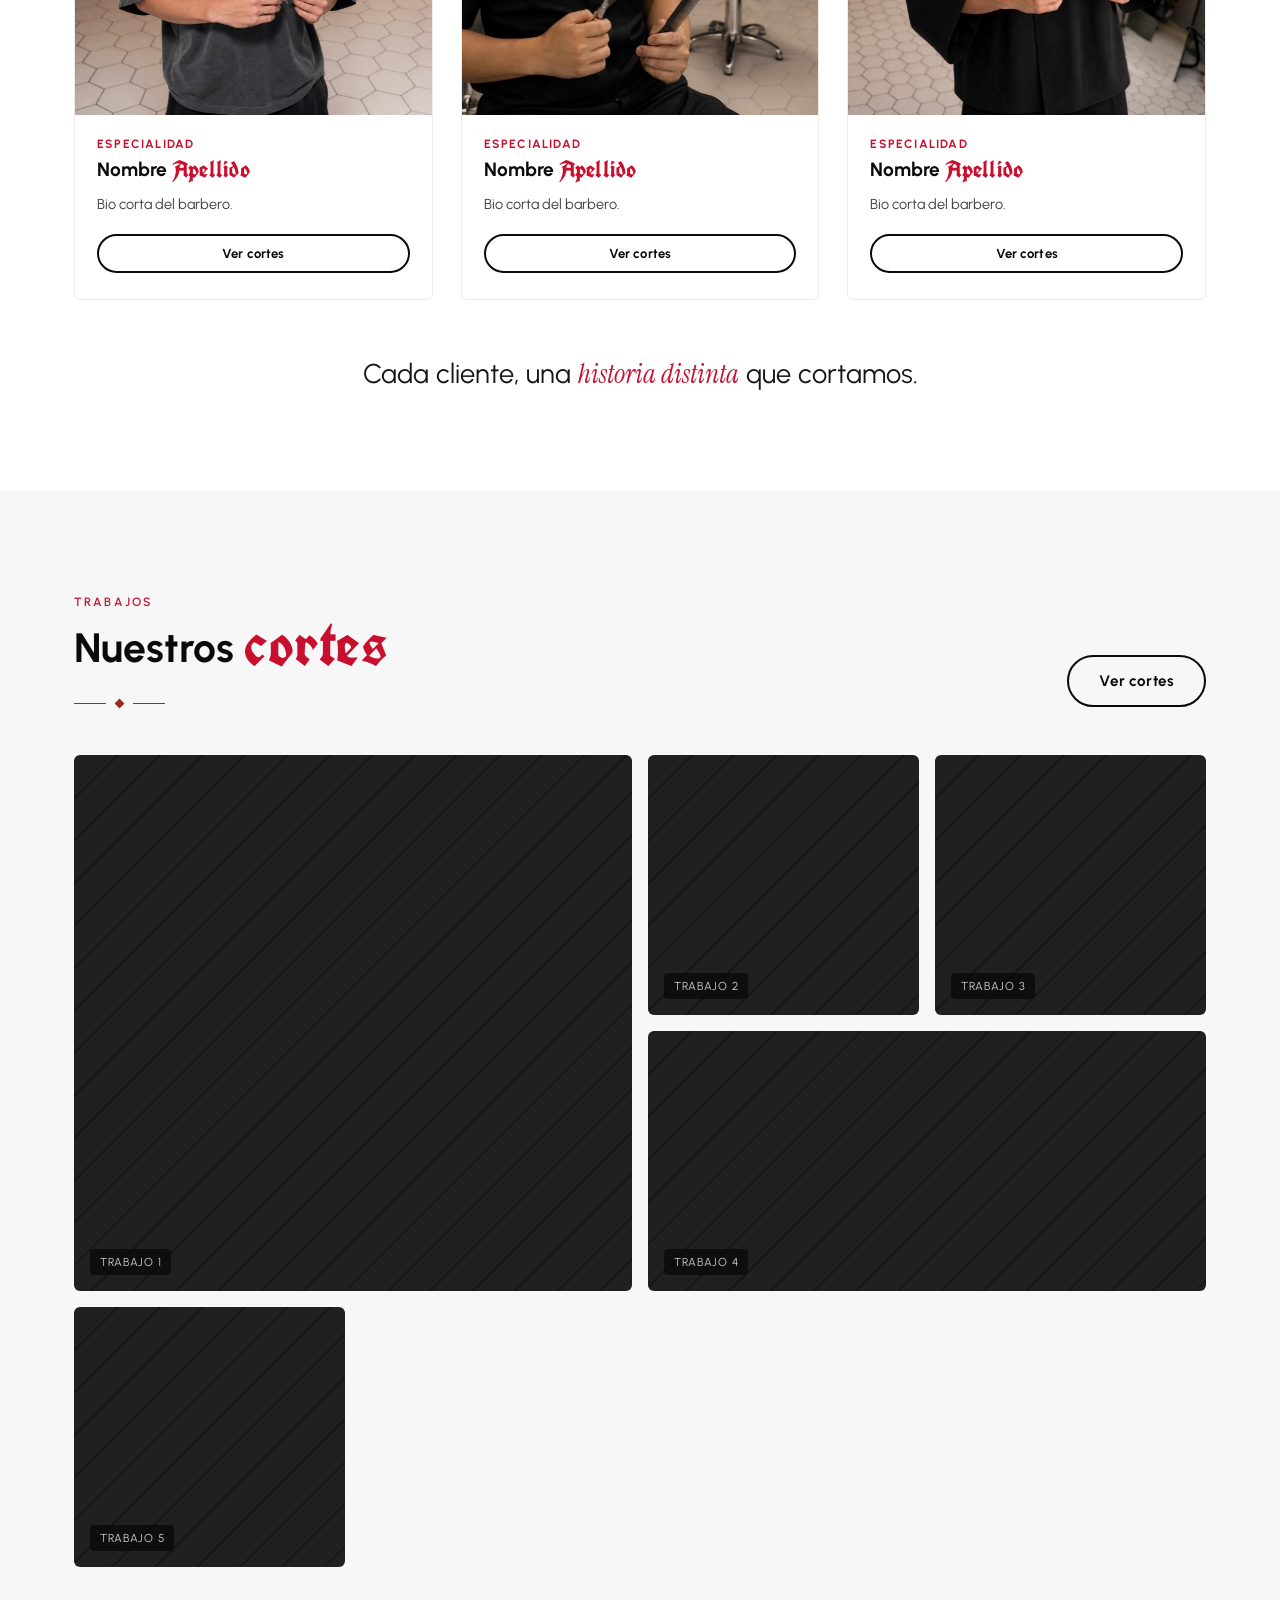
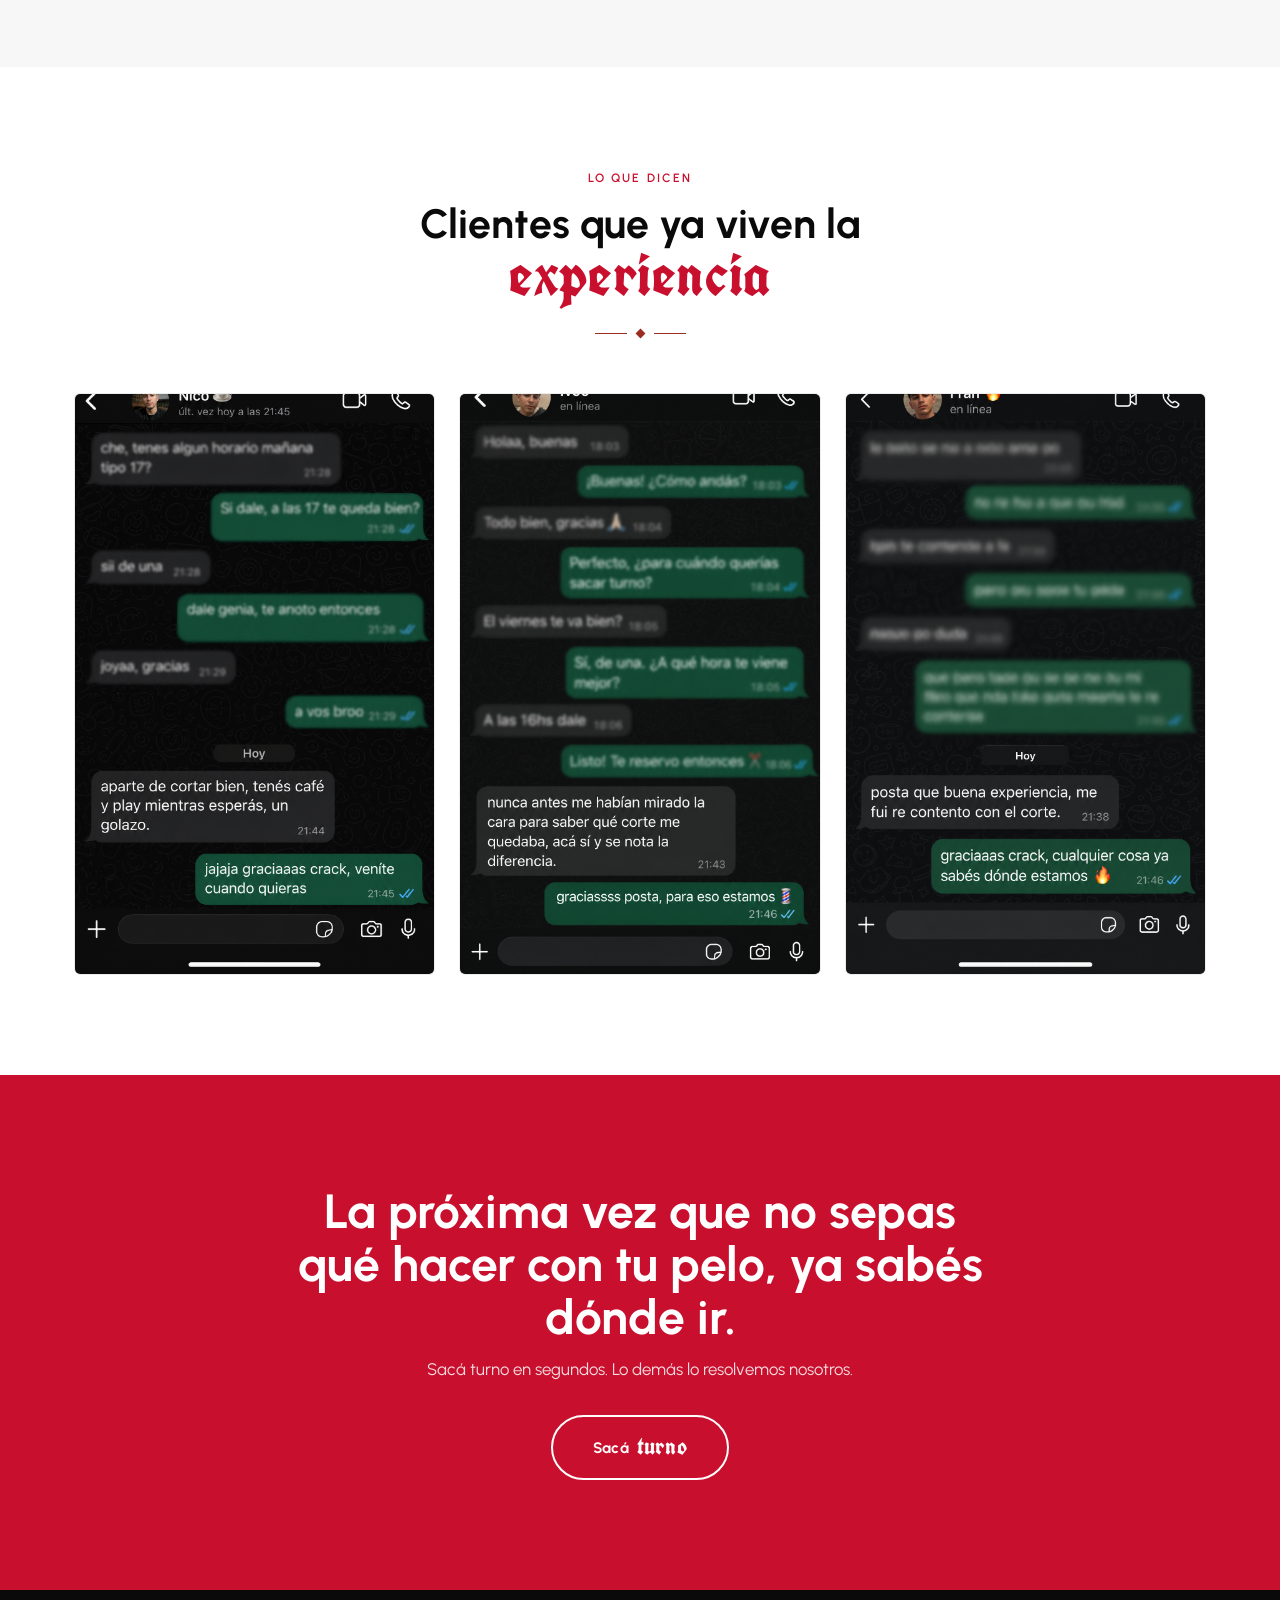
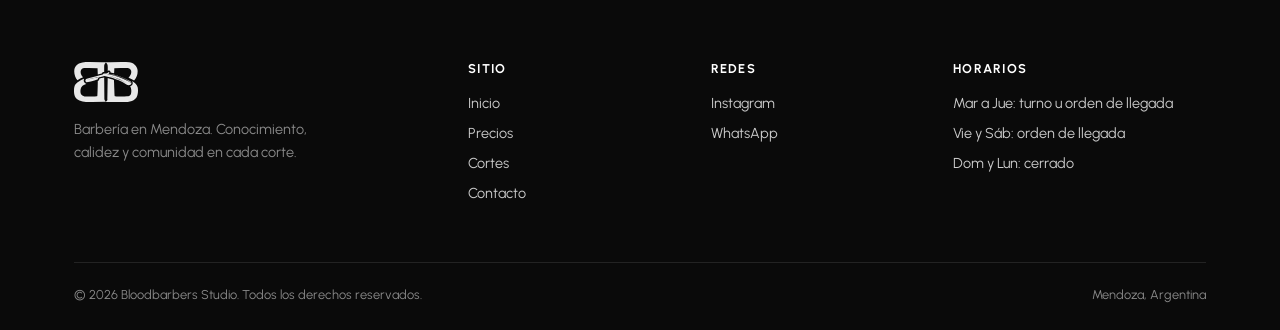
==== commit ebd2d53f: "creacion de secciones faltantes" ====
--- a/index.html
+++ b/index.html
@@ -18,13 +18,13 @@
 
       <nav class="nav-links" id="nav-links">
         <a href="index.html">Inicio</a>
-        <a href="servicios.html">Servicios</a>
-        <a href="portfolio.html">Portfolio</a>
+        <a href="precios.html">Precios</a>
+        <a href="cortes.html">Cortes</a>
         <a href="contacto.html">Contacto</a>
       </nav>
 
       <div class="nav-actions">
-        <a href="#lazzo-booking" class="btn btn-primary">Sacá turno</a>
+        <a href="https://www.lazzo.app/reservar/bloodbarbers" target="_blank" rel="noopener" class="btn btn-primary">Sacá turno</a>
         <button class="nav-toggle" id="nav-toggle" aria-label="Abrir menú" aria-expanded="false">
           <span></span>
         </button>
@@ -40,7 +40,7 @@
         <h1>Tu cara,<br>tu <span class="gothic-accent">criterio</span>,<br>tu corte.</h1>
         <p class="hero-sub">Te escuchamos, vemos con visagismo real qué te queda, y cortamos pensando en vos — no en el que sigue.</p>
         <div class="hero-cta">
-          <a href="#lazzo-booking" class="btn btn-primary">Sacá <span class="gothic-accent">turno</span></a>
+          <a href="https://www.lazzo.app/reservar/bloodbarbers" target="_blank" rel="noopener" class="btn btn-primary">Sacá <span class="gothic-accent">turno</span></a>
           <span class="hero-note">Lo sacás en segundos. Nada de esperar que te contesten el chat.</span>
         </div>
       </div>
@@ -155,7 +155,7 @@
             <span class="specialty">Especialidad</span>
             <h3>Nombre <span class="gothic-accent">Apellido</span></h3>
             <p>Bio corta del barbero.</p>
-            <a href="portfolio.html?barbero=nombre-apellido" class="btn btn-outline">Ver cortes</a>
+            <a href="cortes.html?barbero=nombre-apellido" class="btn btn-outline">Ver cortes</a>
           </div>
         </article>
 
@@ -165,7 +165,7 @@
             <span class="specialty">Especialidad</span>
             <h3>Nombre <span class="gothic-accent">Apellido</span></h3>
             <p>Bio corta del barbero.</p>
-            <a href="portfolio.html?barbero=nombre-apellido-2" class="btn btn-outline">Ver cortes</a>
+            <a href="cortes.html?barbero=nombre-apellido-2" class="btn btn-outline">Ver cortes</a>
           </div>
         </article>
 
@@ -175,7 +175,7 @@
             <span class="specialty">Especialidad</span>
             <h3>Nombre <span class="gothic-accent">Apellido</span></h3>
             <p>Bio corta del barbero.</p>
-            <a href="portfolio.html?barbero=nombre-apellido-3" class="btn btn-outline">Ver cortes</a>
+            <a href="cortes.html?barbero=nombre-apellido-3" class="btn btn-outline">Ver cortes</a>
           </div>
         </article>
       </div>
@@ -184,24 +184,24 @@
     </div>
   </section>
 
-  <!-- Portfolio destacado -->
-  <section class="portfolio-destacado section-alt">
-    <div class="container">
-      <div class="portfolio-header">
+  <!-- Cortes destacados -->
+  <section class="cortes-destacado section-alt">
+    <div class="container">
+      <div class="cortes-header">
         <div class="section-head">
           <span class="eyebrow">Trabajos</span>
-          <h2>Nuestro <span class="gothic-word">portfolio</span></h2>
+          <h2>Nuestros <span class="gothic-word">cortes</span></h2>
           <div class="title-divider"><span class="line"></span><span class="diamond"></span><span class="line"></span></div>
         </div>
-        <a href="portfolio.html" class="btn btn-outline">Ver portfolio completo</a>
-      </div>
-
-      <div class="portfolio-grid">
-        <div class="portfolio-item"><span>Trabajo 1</span></div>
-        <div class="portfolio-item"><span>Trabajo 2</span></div>
-        <div class="portfolio-item"><span>Trabajo 3</span></div>
-        <div class="portfolio-item"><span>Trabajo 4</span></div>
-        <div class="portfolio-item"><span>Trabajo 5</span></div>
+        <a href="cortes.html" class="btn btn-outline">Ver cortes</a>
+      </div>
+
+      <div class="cortes-grid">
+        <div class="cortes-item"><span>Trabajo 1</span></div>
+        <div class="cortes-item"><span>Trabajo 2</span></div>
+        <div class="cortes-item"><span>Trabajo 3</span></div>
+        <div class="cortes-item"><span>Trabajo 4</span></div>
+        <div class="cortes-item"><span>Trabajo 5</span></div>
       </div>
     </div>
   </section>
@@ -234,7 +234,7 @@
     <div class="container">
       <h2>La próxima vez que no sepas qué hacer con tu pelo, ya sabés dónde ir.</h2>
       <p>Sacá turno en segundos. Lo demás lo resolvemos nosotros.</p>
-      <a href="#lazzo-booking" class="btn btn-outline-light">Sacá <span class="gothic-accent">turno</span></a>
+      <a href="https://www.lazzo.app/reservar/bloodbarbers" target="_blank" rel="noopener" class="btn btn-outline-light">Sacá <span class="gothic-accent">turno</span></a>
     </div>
   </section>
 
@@ -253,8 +253,8 @@
           <h4>Sitio</h4>
           <ul>
             <li><a href="index.html">Inicio</a></li>
-            <li><a href="servicios.html">Servicios</a></li>
-            <li><a href="portfolio.html">Portfolio</a></li>
+            <li><a href="precios.html">Precios</a></li>
+            <li><a href="cortes.html">Cortes</a></li>
             <li><a href="contacto.html">Contacto</a></li>
           </ul>
         </div>
--- a/css/style.css
+++ b/css/style.css
@@ -729,8 +729,8 @@
   width: 100%;
 }
 
-/* Portfolio destacado */
-.portfolio-header {
+/* Cortes destacados */
+.cortes-header {
   display: flex;
   align-items: flex-end;
   justify-content: space-between;
@@ -738,18 +738,18 @@
   margin-bottom: 48px;
 }
 
-.portfolio-header .section-head {
+.cortes-header .section-head {
   margin-bottom: 0;
 }
 
-.portfolio-grid {
+.cortes-grid {
   display: grid;
   grid-template-columns: repeat(4, 1fr);
   grid-auto-rows: 260px;
   gap: 16px;
 }
 
-.portfolio-item {
+.cortes-item {
   position: relative;
   border-radius: var(--radius);
   overflow: hidden;
@@ -759,10 +759,10 @@
   padding: 16px;
 }
 
-.portfolio-item:nth-child(1) { grid-column: span 2; grid-row: span 2; }
-.portfolio-item:nth-child(4) { grid-column: span 2; }
-
-.portfolio-item span {
+.cortes-item:nth-child(1) { grid-column: span 2; grid-row: span 2; }
+.cortes-item:nth-child(4) { grid-column: span 2; }
+
+.cortes-item span {
   font-size: 0.72rem;
   letter-spacing: 0.06em;
   text-transform: uppercase;
@@ -772,7 +772,7 @@
   border-radius: 4px;
 }
 
-.portfolio-cta {
+.cortes-cta {
   text-align: center;
   margin-top: 44px;
 }
@@ -881,16 +881,16 @@
 }
 
 /* ==========================================================================
-   Servicios
+   Precios
    ========================================================================== */
 
-.hero-servicios {
+.hero-precios {
   padding: 128px 20px 70px;
   background: var(--hero-base);
   color: var(--color-white);
 }
 
-.hero-servicios-inner {
+.hero-precios-inner {
   max-width: 620px;
   display: flex;
   flex-direction: column;
@@ -899,26 +899,26 @@
   gap: 18px;
 }
 
-.hero-servicios h1 {
+.hero-precios h1 {
   font-size: clamp(2.4rem, 5vw, 3.6rem);
   letter-spacing: -0.01em;
 }
 
 @media (min-width: 640px) {
-  .hero-servicios {
+  .hero-precios {
     padding: 148px 24px 90px;
   }
 
-  .hero-servicios-inner {
+  .hero-precios-inner {
     gap: 22px;
   }
 }
 
-.servicios-cascada {
+.precios-cascada {
   background: var(--color-white);
 }
 
-.servicios-list {
+.precios-list {
   max-width: 760px;
   margin: 0 auto;
 }
@@ -1028,6 +1028,108 @@
 }
 
 /* ==========================================================================
+   Contacto
+   ========================================================================== */
+
+.hero-contacto {
+  padding: 128px 20px 70px;
+  background: var(--hero-base);
+  color: var(--color-white);
+}
+
+.hero-contacto-inner {
+  max-width: 620px;
+  display: flex;
+  flex-direction: column;
+  align-items: flex-start;
+  text-align: left;
+  gap: 18px;
+}
+
+.hero-contacto h1 {
+  font-size: clamp(2.4rem, 5vw, 3.6rem);
+  letter-spacing: -0.01em;
+}
+
+.hero-contacto-cta {
+  margin-top: 10px;
+}
+
+.hero-contacto-cta .btn {
+  padding: 17px 36px;
+  font-size: 1rem;
+}
+
+.btn svg {
+  width: 20px;
+  height: 20px;
+  flex-shrink: 0;
+}
+
+@media (min-width: 640px) {
+  .hero-contacto {
+    padding: 148px 24px 90px;
+  }
+
+  .hero-contacto-inner {
+    gap: 22px;
+  }
+}
+
+.contacto-ubicacion {
+  background: var(--color-white);
+}
+
+.ubicacion-info {
+  max-width: 640px;
+  margin: 0 auto 40px;
+  text-align: center;
+}
+
+.ubicacion-direccion {
+  font-size: 1.3rem;
+  font-weight: 700;
+  margin-top: 4px;
+}
+
+.ubicacion-horarios {
+  margin-top: 12px;
+  color: var(--color-gray-700);
+  font-size: 0.98rem;
+  line-height: 1.6;
+}
+
+.ubicacion-mapa {
+  max-width: 820px;
+  margin: 0 auto;
+  border-radius: var(--radius);
+  overflow: hidden;
+  border: 1px solid var(--color-gray-100);
+}
+
+.ubicacion-mapa iframe {
+  width: 100%;
+  height: 360px;
+  border: 0;
+  display: block;
+}
+
+.ubicacion-cta {
+  display: table;
+  margin: 32px auto 0;
+}
+
+.contacto-redes {
+  text-align: center;
+}
+
+@media (max-width: 860px) {
+  .ubicacion-mapa iframe {
+    height: 280px;
+  }
+}
+
+/* ==========================================================================
    Responsive
    ========================================================================== */
 
@@ -1040,12 +1142,12 @@
     grid-template-columns: 1fr;
   }
 
-  .portfolio-grid {
+  .cortes-grid {
     grid-template-columns: repeat(2, 1fr);
     grid-auto-rows: 220px;
   }
 
-  .portfolio-item:nth-child(1) { grid-column: span 2; grid-row: span 1; }
+  .cortes-item:nth-child(1) { grid-column: span 2; grid-row: span 1; }
 
   .testi-grid {
     grid-template-columns: repeat(3, 1fr);
@@ -1109,13 +1211,13 @@
     grid-template-columns: 1fr;
   }
 
-  .portfolio-grid {
+  .cortes-grid {
     grid-template-columns: 1fr;
     grid-auto-rows: 220px;
   }
 
-  .portfolio-item:nth-child(1),
-  .portfolio-item:nth-child(4) {
+  .cortes-item:nth-child(1),
+  .cortes-item:nth-child(4) {
     grid-column: span 1;
     grid-row: span 1;
   }
@@ -1134,7 +1236,7 @@
     align-items: flex-start;
   }
 
-  .portfolio-header {
+  .cortes-header {
     flex-direction: column;
     align-items: flex-start;
   }
